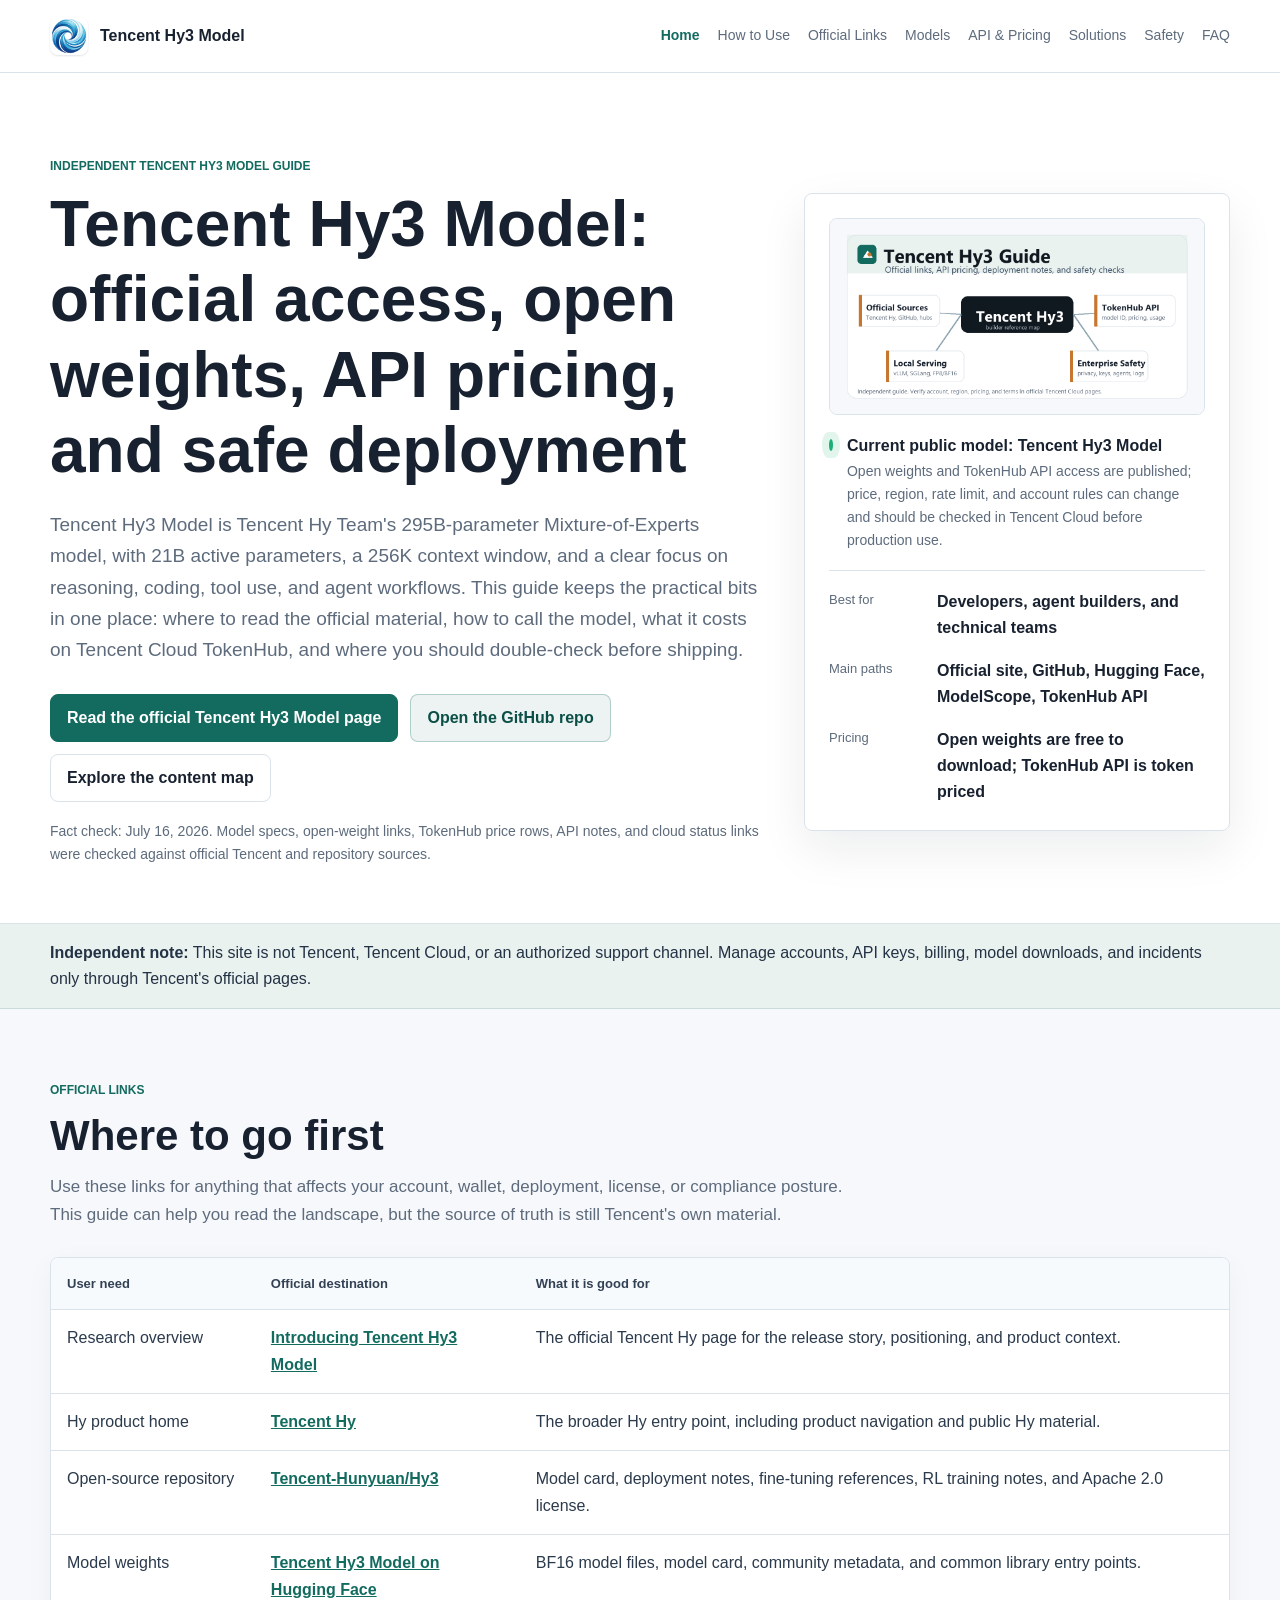
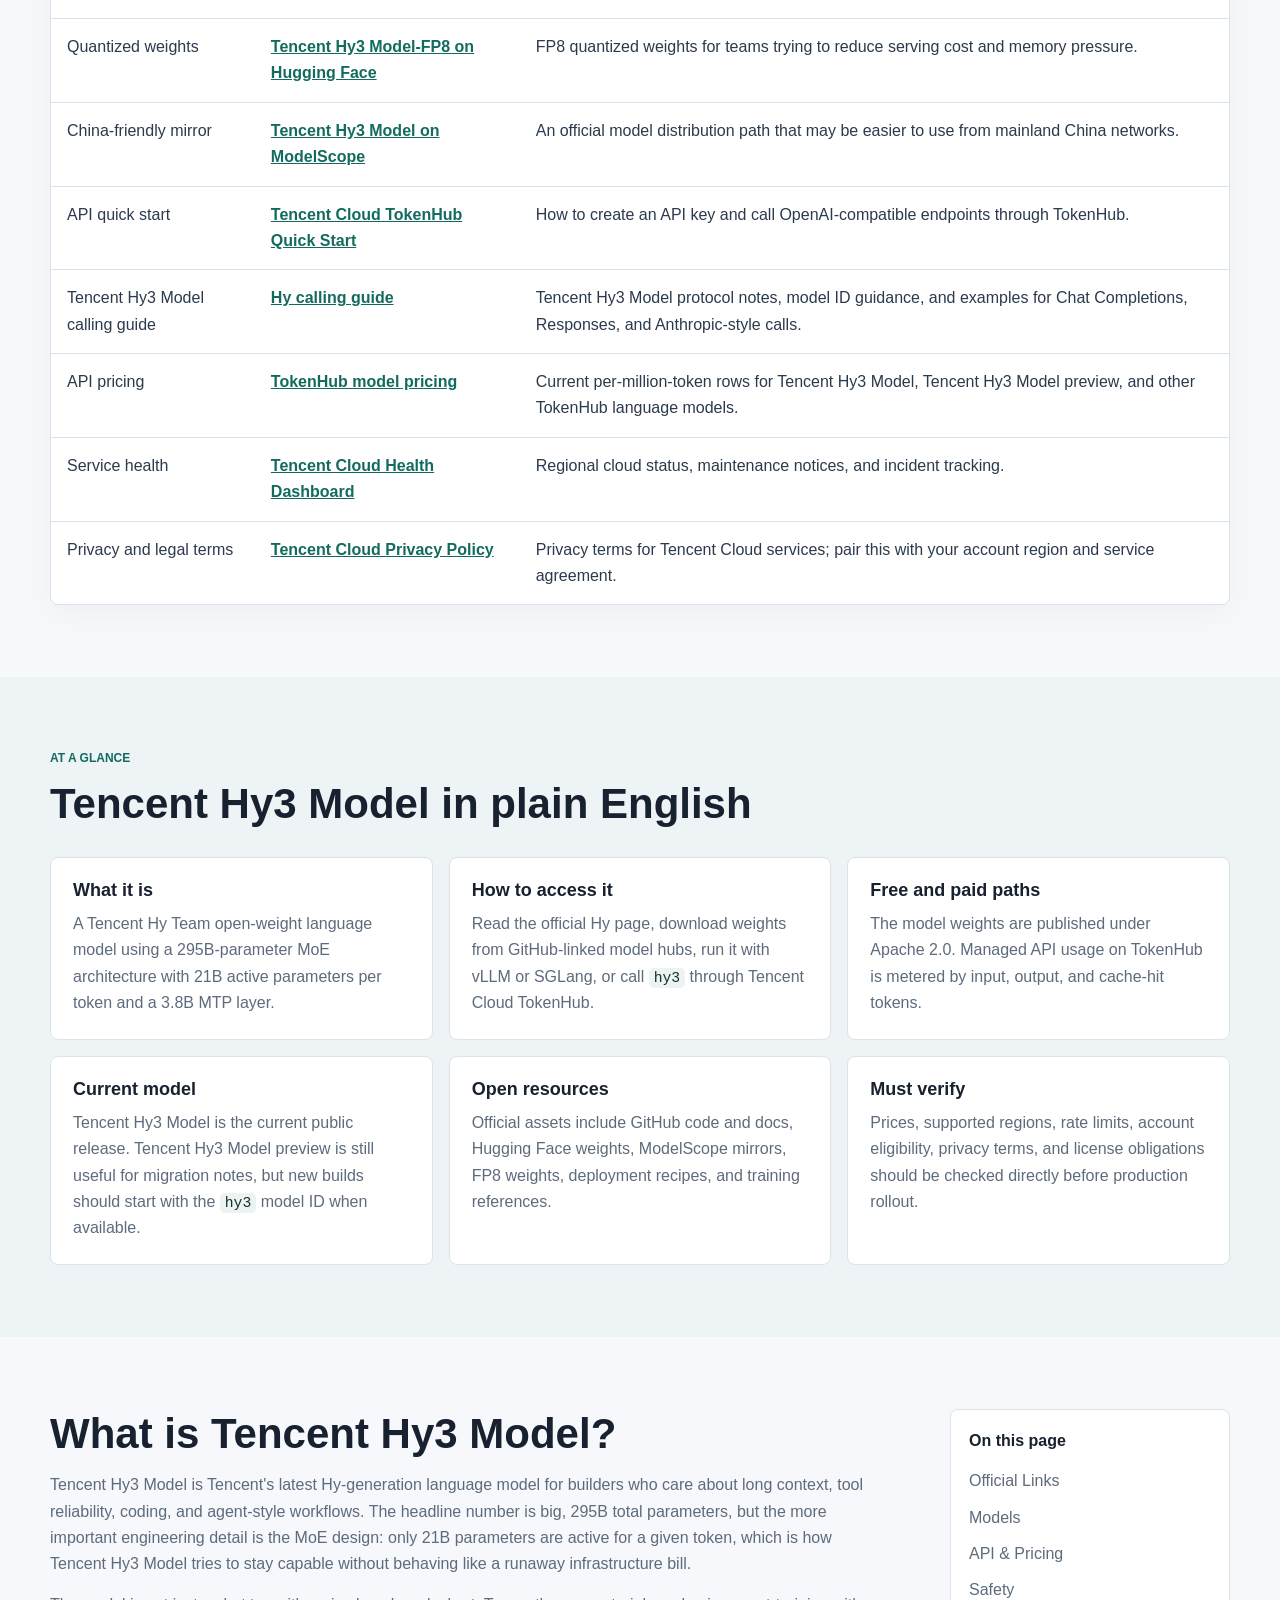
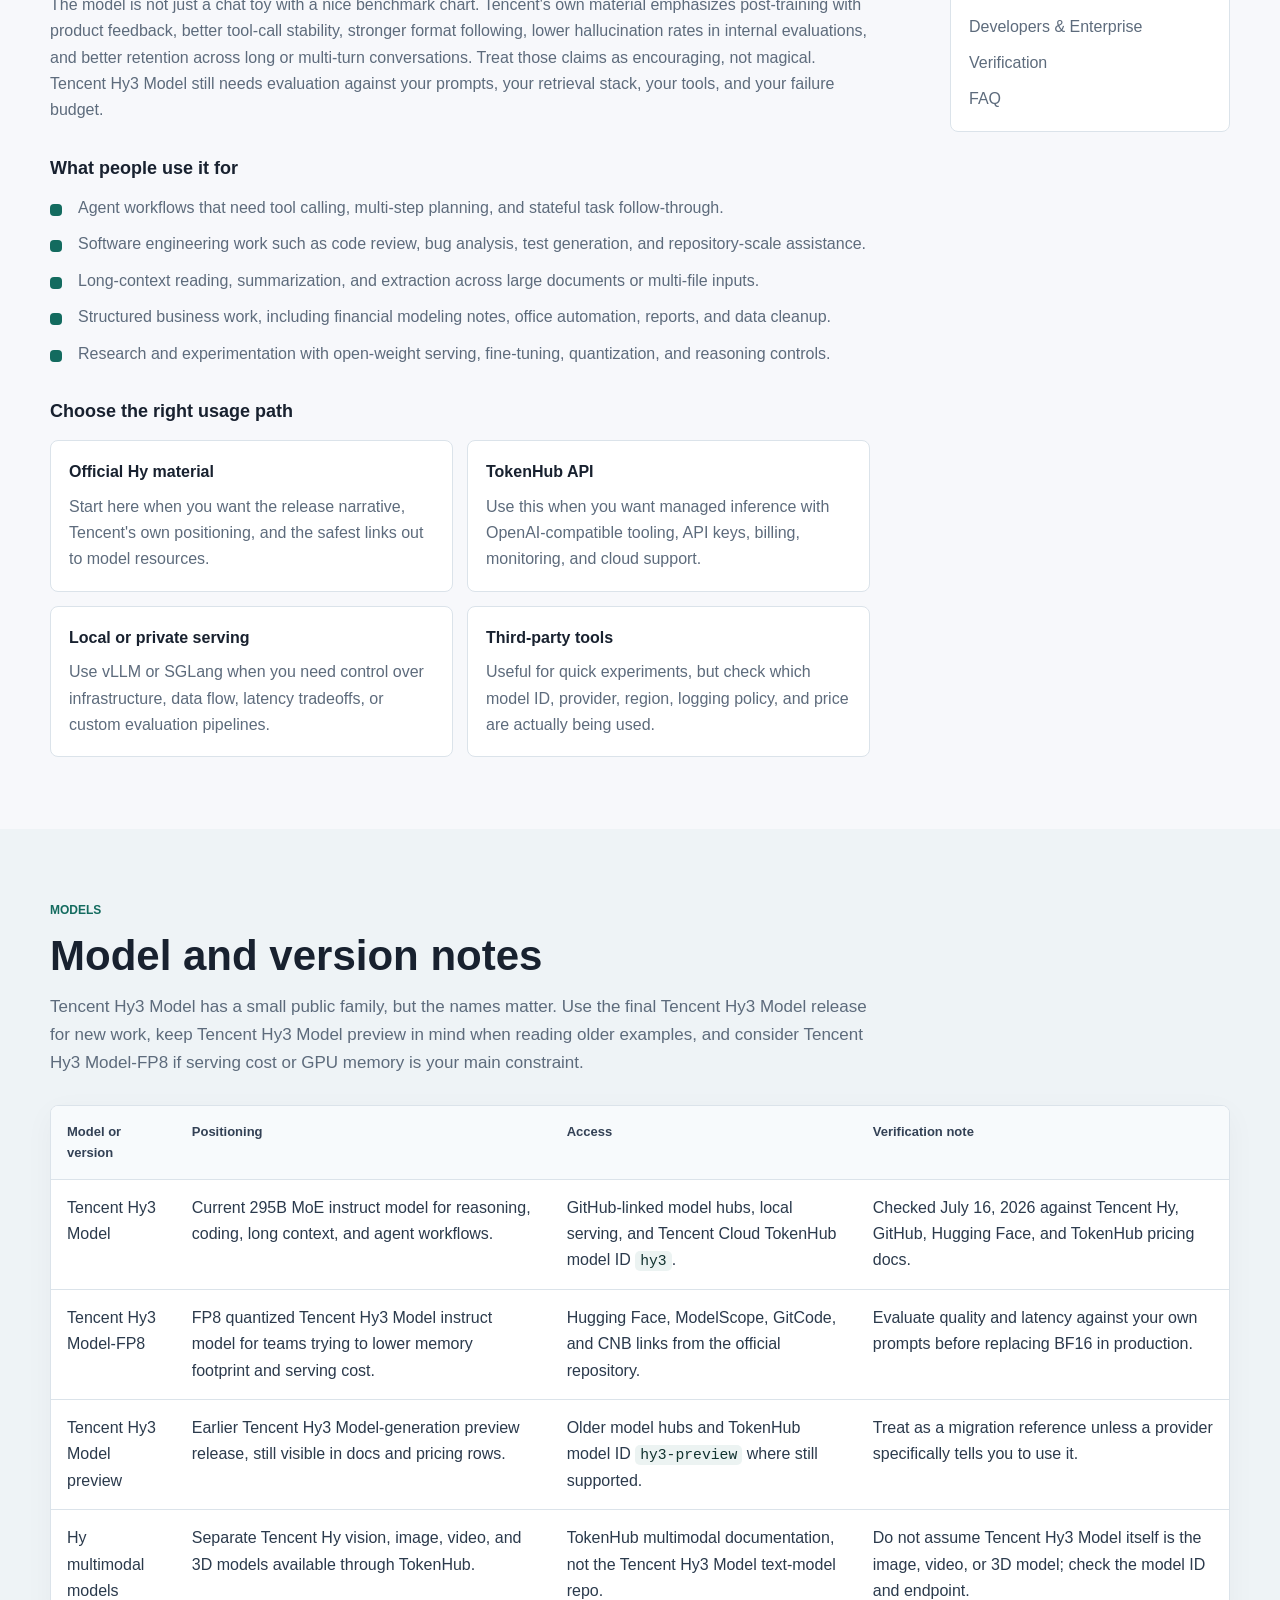
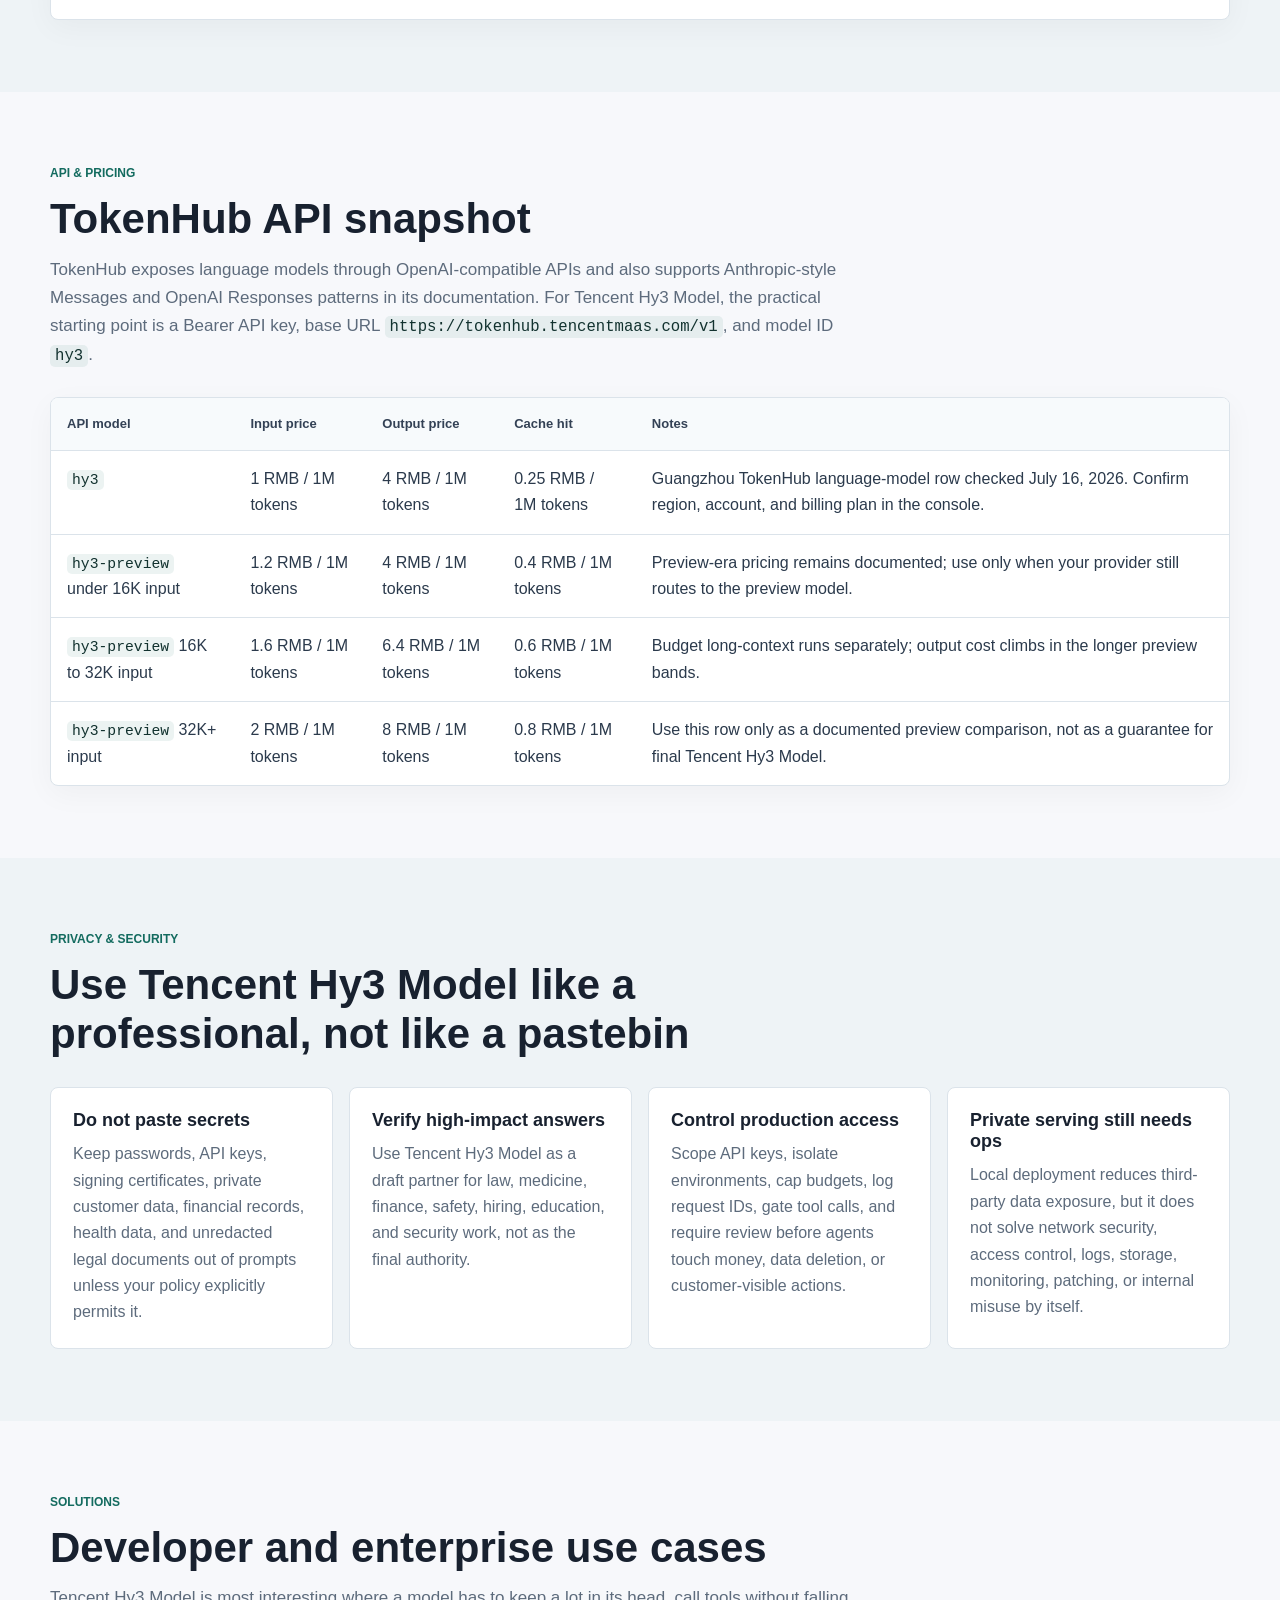
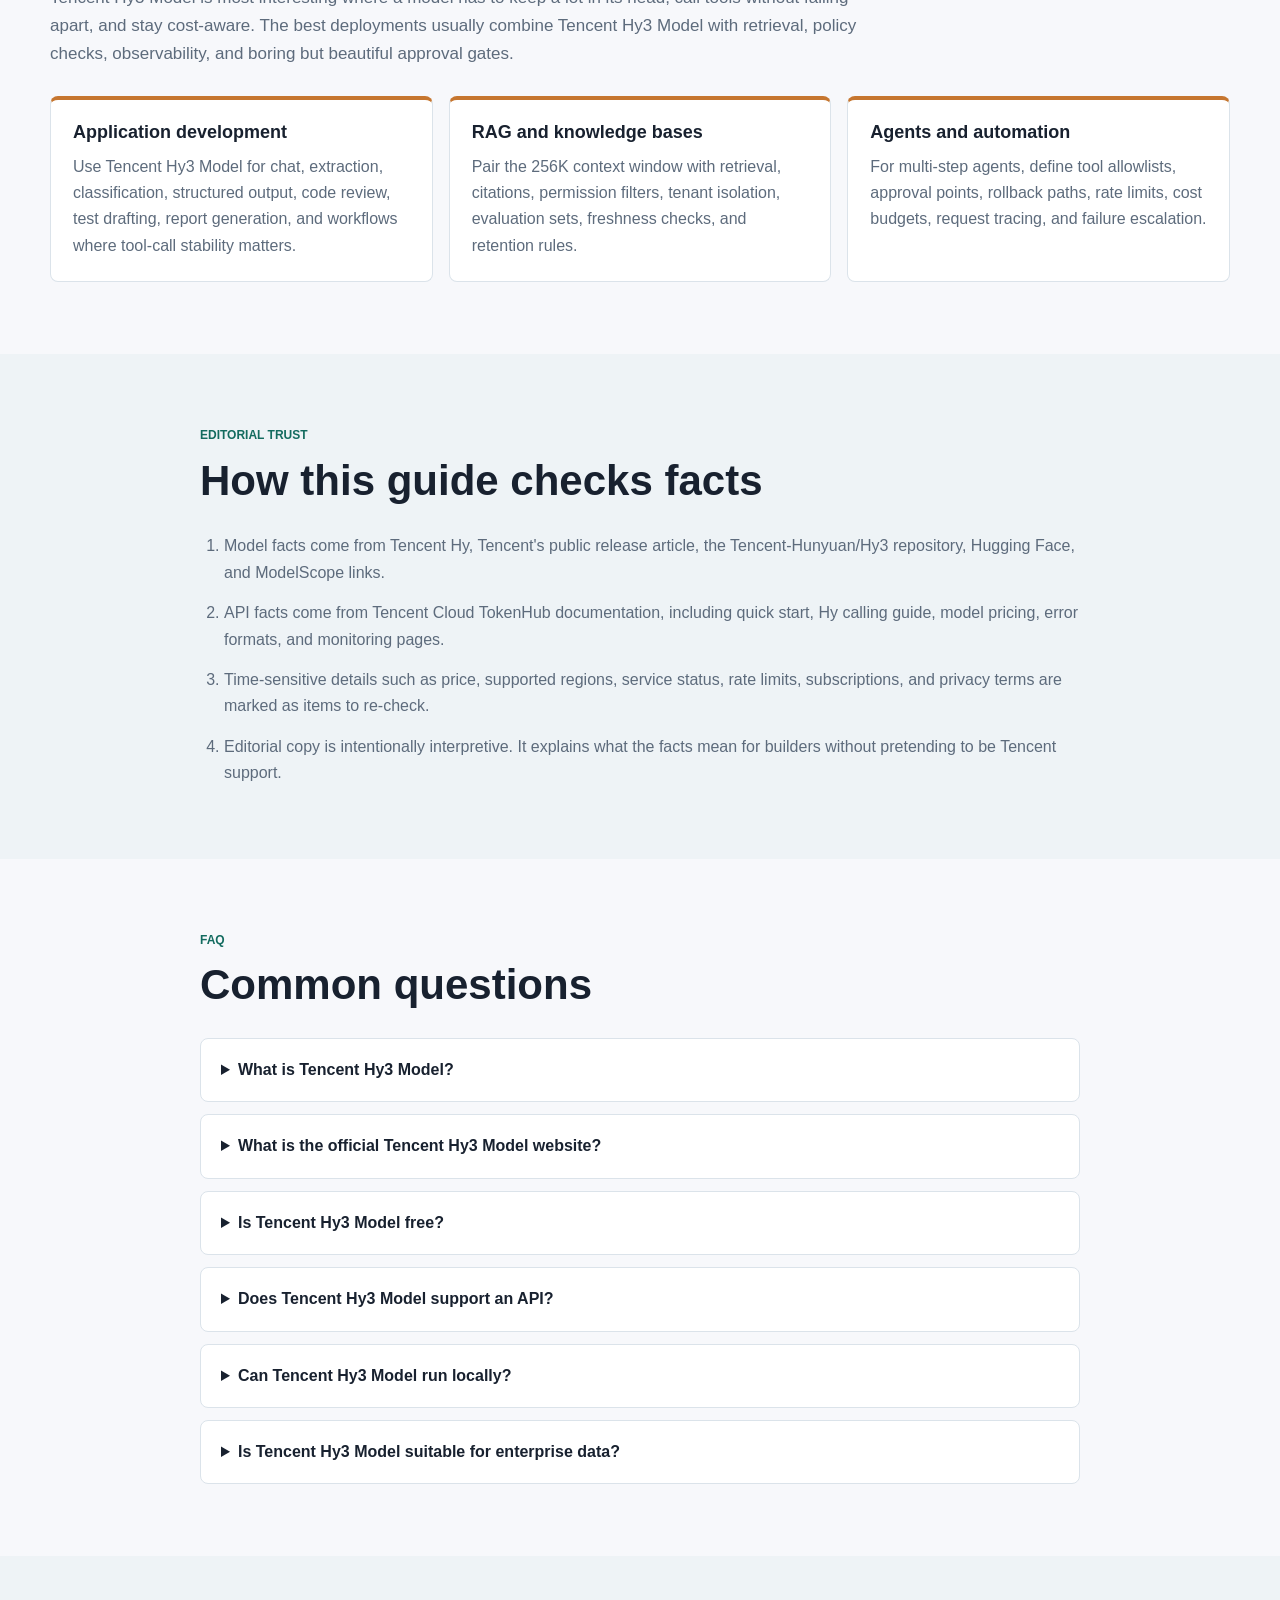
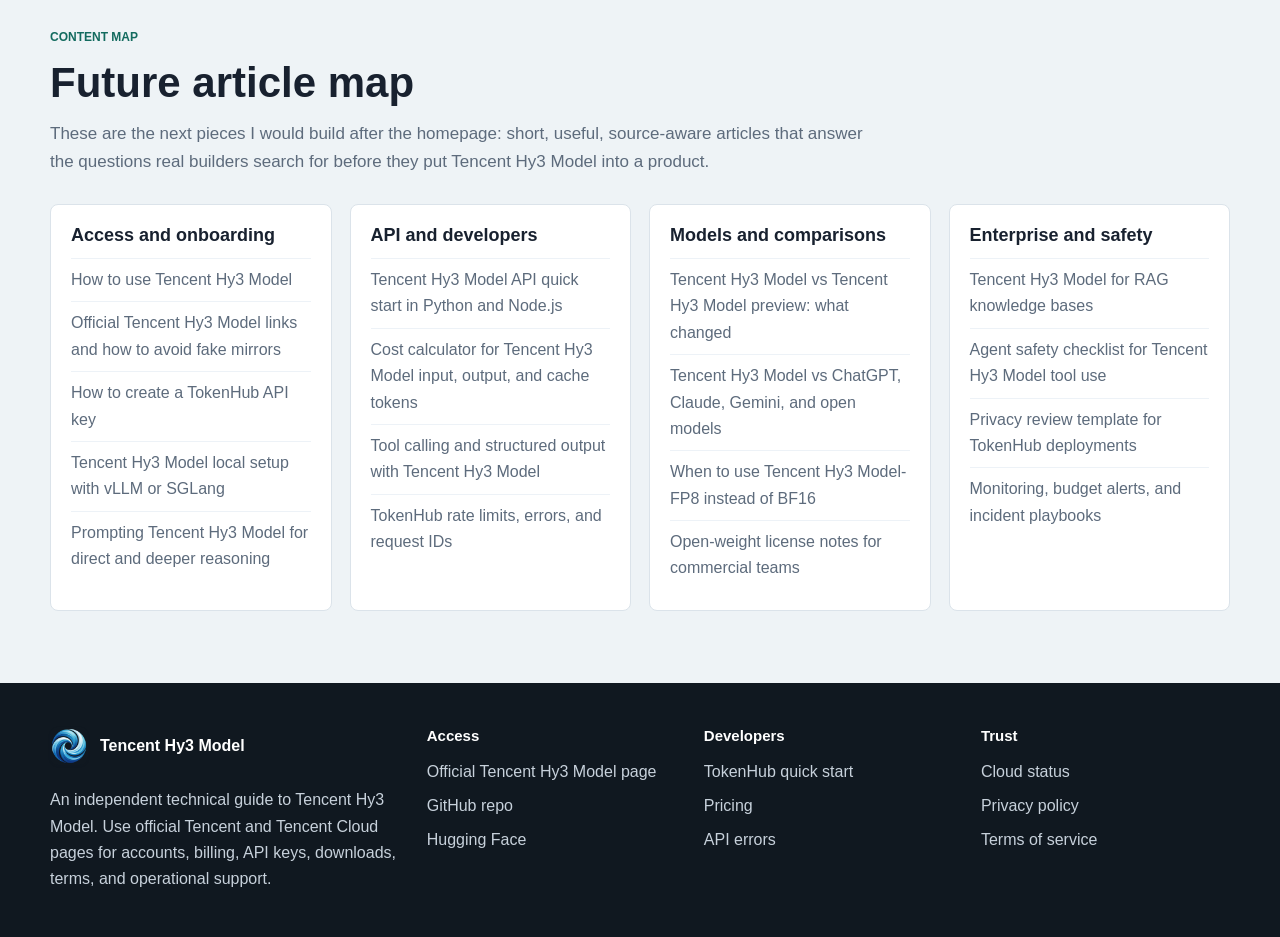
==== index.html @ b595f9d3 "Use site icon for brand logo" ====
﻿<!doctype html>
<html lang="en">
<head>
  <meta charset="utf-8">
  <meta name="viewport" content="width=device-width, initial-scale=1">
  <title>Tencent Hy3 Model Guide</title>
  <meta name="description" content="Guide to Tencent Hy3 Model: official links, model specs, open weights, TokenHub API access, pricing, deployment notes, safety, and enterprise use cases.">
  <meta name="author" content="Tencent Hy3 Model Guide">
  <meta name="robots" content="index, follow, max-image-preview:large">
  <meta name="theme-color" content="#136b5f">
  <link rel="icon" type="image/png" href="/icon.png">
  <link rel="apple-touch-icon" href="/icon.png">
  <link rel="canonical" href="https://hy3model.com/">
  <meta property="og:type" content="website">
  <meta property="og:title" content="Tencent Hy3 Model Guide">
  <meta property="og:description" content="A clear, independent guide to Tencent Hy3 Model, the 295B MoE model built for reasoning, coding, long context, and agent workflows.">
  <meta property="og:url" content="https://hy3model.com/">
  <meta property="og:site_name" content="Tencent Hy3 Model Guide">
  <meta property="og:image" content="https://hy3model.com/assets/tencent-hy3-guide-og.png">
  <meta property="og:image:width" content="1200">
  <meta property="og:image:height" content="630">
  <meta property="og:image:alt" content="Tencent Hy3 Model guide access map for official sources, API, local serving, and enterprise safety">
  <meta name="twitter:card" content="summary_large_image">
  <meta name="twitter:title" content="Tencent Hy3 Model Guide">
  <meta name="twitter:description" content="Official Tencent Hy3 Model links, model specs, API pricing, deployment notes, and safety guidance for builders.">
  <meta name="twitter:image" content="https://hy3model.com/assets/tencent-hy3-guide-og.png">
  <meta name="twitter:image:alt" content="Tencent Hy3 Model guide access map for official sources, API, local serving, and enterprise safety">
  <link rel="stylesheet" href="styles.css?v=20260716-logo">
  <script type="application/ld+json">
    {
      "@context": "https://schema.org",
      "@graph": [
        {
          "@type": "WebSite",
          "@id": "https://hy3model.com/#website",
          "name": "Tencent Hy3 Model Guide",
          "url": "https://hy3model.com/",
          "description": "An independent guide to Tencent Hy3 Model official resources, model details, API access, pricing, deployment, and safe usage.",
          "inLanguage": "en"
        },
        {
          "@type": "WebPage",
          "@id": "https://hy3model.com/#webpage",
          "url": "https://hy3model.com/",
          "name": "Tencent Hy3 Model Guide: Official Links, Model Specs, API Pricing, and Safe Use",
          "description": "An independent, practical guide to Tencent Hy3 Model: official links, model specs, open weights, TokenHub API access, pricing, deployment notes, safety, and enterprise use cases.",
          "isPartOf": {
            "@id": "https://hy3model.com/#website"
          },
          "dateModified": "2026-07-16",
          "inLanguage": "en"
        },
        {
          "@type": "FAQPage",
          "@id": "https://hy3model.com/#faq-schema",
          "mainEntity": [
            {
              "@type": "Question",
              "name": "What is Tencent Hy3 Model?",
              "acceptedAnswer": {
                "@type": "Answer",
                "text": "Tencent Hy3 Model is Tencent Hy Team's 295B-parameter MoE language model with 21B active parameters and a 256K context window. It is positioned for reasoning, coding, long-context work, and agent workflows."
              }
            },
            {
              "@type": "Question",
              "name": "What is the official Tencent Hy3 Model website?",
              "acceptedAnswer": {
                "@type": "Answer",
                "text": "The official research page is https://hy.tencent.com/research/hy3. The broader Hy home is https://hy.tencent.com/, and the official open-source repository is https://github.com/Tencent-Hunyuan/Hy3."
              }
            },
            {
              "@type": "Question",
              "name": "Does Tencent Hy3 Model support an API?",
              "acceptedAnswer": {
                "@type": "Answer",
                "text": "Yes. Tencent Cloud TokenHub documents Tencent Hy3 Model with model ID hy3 and OpenAI-compatible access."
              }
            }
          ]
        }
      ]
    }
  </script>
</head>
<body>
  <a class="skip-link" href="#main">Skip to content</a>

  <header class="site-header">
    <div class="container header-inner">
      <a class="brand" href="./" aria-label="Tencent Hy3 Model home">
        <span class="brand-mark" aria-hidden="true"></span>
        <span>
          <strong>Tencent Hy3 Model</strong>
        </span>
      </a>

      <button class="menu-button" type="button" aria-expanded="false" aria-controls="site-nav">
        <span></span>
        <span></span>
        <span></span>
      </button>

      <nav class="site-nav" id="site-nav" aria-label="Primary navigation">
        <a href="./" aria-current="page">Home</a>
        <a href="./guide/how-to-use-tencent-hy3-model/">How to Use</a>
        <a href="#official-links">Official Links</a>
        <a href="#models">Models</a>
        <a href="#api-pricing">API & Pricing</a>
        <a href="#solutions">Solutions</a>
        <a href="#privacy">Safety</a>
        <a href="#faq">FAQ</a>
      </nav>
    </div>
  </header>

  <main id="main">
    <section class="hero">
      <div class="container hero-grid">
        <div class="hero-copy">
          <p class="eyebrow">Independent Tencent Hy3 Model Guide</p>
          <h1>Tencent Hy3 Model: official access, open weights, API pricing, and safe deployment</h1>
          <p class="hero-summary">Tencent Hy3 Model is Tencent Hy Team's 295B-parameter Mixture-of-Experts model, with 21B active parameters, a 256K context window, and a clear focus on reasoning, coding, tool use, and agent workflows. This guide keeps the practical bits in one place: where to read the official material, how to call the model, what it costs on Tencent Cloud TokenHub, and where you should double-check before shipping.</p>
          <div class="hero-actions" aria-label="Primary actions">
            <a class="button primary" href="https://hy.tencent.com/research/hy3">Read the official Tencent Hy3 Model page</a>
            <a class="button secondary" href="https://github.com/Tencent-Hunyuan/Hy3">Open the GitHub repo</a>
            <a class="button ghost" href="#article-map">Explore the content map</a>
          </div>
          <p class="verification">Fact check: July 16, 2026. Model specs, open-weight links, TokenHub price rows, API notes, and cloud status links were checked against official Tencent and repository sources.</p>
        </div>

        <aside class="hero-panel" aria-label="Quick information">
          <img class="hero-visual" src="assets/tencent-hy3-guide-og.png" width="1200" height="630" alt="Tencent Hy3 Model guide access map showing official sources, API, local serving, and enterprise safety" decoding="async" fetchpriority="high">
          <div class="status-card">
            <span class="status-dot"></span>
            <div>
              <strong>Current public model: Tencent Hy3 Model</strong>
              <p>Open weights and TokenHub API access are published; price, region, rate limit, and account rules can change and should be checked in Tencent Cloud before production use.</p>
            </div>
          </div>
          <dl class="quick-facts">
            <div>
              <dt>Best for</dt>
              <dd>Developers, agent builders, and technical teams</dd>
            </div>
            <div>
              <dt>Main paths</dt>
              <dd>Official site, GitHub, Hugging Face, ModelScope, TokenHub API</dd>
            </div>
            <div>
              <dt>Pricing</dt>
              <dd>Open weights are free to download; TokenHub API is token priced</dd>
            </div>
          </dl>
        </aside>
      </div>
    </section>

    <section class="notice-band">
      <div class="container">
        <strong>Independent note:</strong>
        <span>This site is not Tencent, Tencent Cloud, or an authorized support channel. Manage accounts, API keys, billing, model downloads, and incidents only through Tencent's official pages.</span>
      </div>
    </section>

    <section class="section" id="official-links">
      <div class="container">
        <div class="section-heading">
          <p class="eyebrow">Official Links</p>
          <h2>Where to go first</h2>
          <p>Use these links for anything that affects your account, wallet, deployment, license, or compliance posture. This guide can help you read the landscape, but the source of truth is still Tencent's own material.</p>
        </div>

        <div class="table-wrap">
          <table>
            <thead>
              <tr>
                <th>User need</th>
                <th>Official destination</th>
                <th>What it is good for</th>
              </tr>
            </thead>
            <tbody>
              <tr>
                <td>Research overview</td>
                <td><a href="https://hy.tencent.com/research/hy3">Introducing Tencent Hy3 Model</a></td>
                <td>The official Tencent Hy page for the release story, positioning, and product context.</td>
              </tr>
              <tr>
                <td>Hy product home</td>
                <td><a href="https://hy.tencent.com/">Tencent Hy</a></td>
                <td>The broader Hy entry point, including product navigation and public Hy material.</td>
              </tr>
              <tr>
                <td>Open-source repository</td>
                <td><a href="https://github.com/Tencent-Hunyuan/Hy3">Tencent-Hunyuan/Hy3</a></td>
                <td>Model card, deployment notes, fine-tuning references, RL training notes, and Apache 2.0 license.</td>
              </tr>
              <tr>
                <td>Model weights</td>
                <td><a href="https://huggingface.co/tencent/Hy3">Tencent Hy3 Model on Hugging Face</a></td>
                <td>BF16 model files, model card, community metadata, and common library entry points.</td>
              </tr>
              <tr>
                <td>Quantized weights</td>
                <td><a href="https://huggingface.co/tencent/Hy3-FP8">Tencent Hy3 Model-FP8 on Hugging Face</a></td>
                <td>FP8 quantized weights for teams trying to reduce serving cost and memory pressure.</td>
              </tr>
              <tr>
                <td>China-friendly mirror</td>
                <td><a href="https://modelscope.cn/models/Tencent-Hunyuan/Hy3">Tencent Hy3 Model on ModelScope</a></td>
                <td>An official model distribution path that may be easier to use from mainland China networks.</td>
              </tr>
              <tr>
                <td>API quick start</td>
                <td><a href="https://cloud.tencent.com/document/product/1823/130058">Tencent Cloud TokenHub Quick Start</a></td>
                <td>How to create an API key and call OpenAI-compatible endpoints through TokenHub.</td>
              </tr>
              <tr>
                <td>Tencent Hy3 Model calling guide</td>
                <td><a href="https://cloud.tencent.com/document/product/1823/132252">Hy calling guide</a></td>
                <td>Tencent Hy3 Model protocol notes, model ID guidance, and examples for Chat Completions, Responses, and Anthropic-style calls.</td>
              </tr>
              <tr>
                <td>API pricing</td>
                <td><a href="https://cloud.tencent.com/document/product/1823/130055">TokenHub model pricing</a></td>
                <td>Current per-million-token rows for Tencent Hy3 Model, Tencent Hy3 Model preview, and other TokenHub language models.</td>
              </tr>
              <tr>
                <td>Service health</td>
                <td><a href="https://status.cloud.tencent.com/">Tencent Cloud Health Dashboard</a></td>
                <td>Regional cloud status, maintenance notices, and incident tracking.</td>
              </tr>
              <tr>
                <td>Privacy and legal terms</td>
                <td><a href="https://www.tencentcloud.com/document/product/301/17345">Tencent Cloud Privacy Policy</a></td>
                <td>Privacy terms for Tencent Cloud services; pair this with your account region and service agreement.</td>
              </tr>
            </tbody>
          </table>
        </div>
      </div>
    </section>

    <section class="section muted">
      <div class="container">
        <div class="section-heading">
          <p class="eyebrow">At A Glance</p>
          <h2>Tencent Hy3 Model in plain English</h2>
        </div>

        <div class="card-grid six">
          <article class="info-card">
            <h3>What it is</h3>
            <p>A Tencent Hy Team open-weight language model using a 295B-parameter MoE architecture with 21B active parameters per token and a 3.8B MTP layer.</p>
          </article>
          <article class="info-card">
            <h3>How to access it</h3>
            <p>Read the official Hy page, download weights from GitHub-linked model hubs, run it with vLLM or SGLang, or call <code>hy3</code> through Tencent Cloud TokenHub.</p>
          </article>
          <article class="info-card">
            <h3>Free and paid paths</h3>
            <p>The model weights are published under Apache 2.0. Managed API usage on TokenHub is metered by input, output, and cache-hit tokens.</p>
          </article>
          <article class="info-card">
            <h3>Current model</h3>
            <p>Tencent Hy3 Model is the current public release. Tencent Hy3 Model preview is still useful for migration notes, but new builds should start with the <code>hy3</code> model ID when available.</p>
          </article>
          <article class="info-card">
            <h3>Open resources</h3>
            <p>Official assets include GitHub code and docs, Hugging Face weights, ModelScope mirrors, FP8 weights, deployment recipes, and training references.</p>
          </article>
          <article class="info-card">
            <h3>Must verify</h3>
            <p>Prices, supported regions, rate limits, account eligibility, privacy terms, and license obligations should be checked directly before production rollout.</p>
          </article>
        </div>
      </div>
    </section>

    <section class="section">
      <div class="container content-layout">
        <article class="article-flow">
          <h2>What is Tencent Hy3 Model?</h2>
          <p>Tencent Hy3 Model is Tencent's latest Hy-generation language model for builders who care about long context, tool reliability, coding, and agent-style workflows. The headline number is big, 295B total parameters, but the more important engineering detail is the MoE design: only 21B parameters are active for a given token, which is how Tencent Hy3 Model tries to stay capable without behaving like a runaway infrastructure bill.</p>
          <p>The model is not just a chat toy with a nice benchmark chart. Tencent's own material emphasizes post-training with product feedback, better tool-call stability, stronger format following, lower hallucination rates in internal evaluations, and better retention across long or multi-turn conversations. Treat those claims as encouraging, not magical. Tencent Hy3 Model still needs evaluation against your prompts, your retrieval stack, your tools, and your failure budget.</p>

          <h3>What people use it for</h3>
          <ul class="check-list">
            <li>Agent workflows that need tool calling, multi-step planning, and stateful task follow-through.</li>
            <li>Software engineering work such as code review, bug analysis, test generation, and repository-scale assistance.</li>
            <li>Long-context reading, summarization, and extraction across large documents or multi-file inputs.</li>
            <li>Structured business work, including financial modeling notes, office automation, reports, and data cleanup.</li>
            <li>Research and experimentation with open-weight serving, fine-tuning, quantization, and reasoning controls.</li>
          </ul>

          <h3>Choose the right usage path</h3>
          <div class="route-grid">
            <article>
              <strong>Official Hy material</strong>
              <p>Start here when you want the release narrative, Tencent's own positioning, and the safest links out to model resources.</p>
            </article>
            <article>
              <strong>TokenHub API</strong>
              <p>Use this when you want managed inference with OpenAI-compatible tooling, API keys, billing, monitoring, and cloud support.</p>
            </article>
            <article>
              <strong>Local or private serving</strong>
              <p>Use vLLM or SGLang when you need control over infrastructure, data flow, latency tradeoffs, or custom evaluation pipelines.</p>
            </article>
            <article>
              <strong>Third-party tools</strong>
              <p>Useful for quick experiments, but check which model ID, provider, region, logging policy, and price are actually being used.</p>
            </article>
          </div>
        </article>

        <aside class="sidebar" aria-label="Page directory">
          <strong>On this page</strong>
          <a href="#official-links">Official Links</a>
          <a href="#models">Models</a>
          <a href="#api-pricing">API & Pricing</a>
          <a href="#privacy">Safety</a>
          <a href="#solutions">Developers & Enterprise</a>
          <a href="#verification">Verification</a>
          <a href="#faq">FAQ</a>
        </aside>
      </div>
    </section>

    <section class="section muted" id="models">
      <div class="container">
        <div class="section-heading">
          <p class="eyebrow">Models</p>
          <h2>Model and version notes</h2>
          <p>Tencent Hy3 Model has a small public family, but the names matter. Use the final Tencent Hy3 Model release for new work, keep Tencent Hy3 Model preview in mind when reading older examples, and consider Tencent Hy3 Model-FP8 if serving cost or GPU memory is your main constraint.</p>
        </div>

        <div class="table-wrap">
          <table>
            <thead>
              <tr>
                <th>Model or version</th>
                <th>Positioning</th>
                <th>Access</th>
                <th>Verification note</th>
              </tr>
            </thead>
            <tbody>
              <tr>
                <td>Tencent Hy3 Model</td>
                <td>Current 295B MoE instruct model for reasoning, coding, long context, and agent workflows.</td>
                <td>GitHub-linked model hubs, local serving, and Tencent Cloud TokenHub model ID <code>hy3</code>.</td>
                <td>Checked July 16, 2026 against Tencent Hy, GitHub, Hugging Face, and TokenHub pricing docs.</td>
              </tr>
              <tr>
                <td>Tencent Hy3 Model-FP8</td>
                <td>FP8 quantized Tencent Hy3 Model instruct model for teams trying to lower memory footprint and serving cost.</td>
                <td>Hugging Face, ModelScope, GitCode, and CNB links from the official repository.</td>
                <td>Evaluate quality and latency against your own prompts before replacing BF16 in production.</td>
              </tr>
              <tr>
                <td>Tencent Hy3 Model preview</td>
                <td>Earlier Tencent Hy3 Model-generation preview release, still visible in docs and pricing rows.</td>
                <td>Older model hubs and TokenHub model ID <code>hy3-preview</code> where still supported.</td>
                <td>Treat as a migration reference unless a provider specifically tells you to use it.</td>
              </tr>
              <tr>
                <td>Hy multimodal models</td>
                <td>Separate Tencent Hy vision, image, video, and 3D models available through TokenHub.</td>
                <td>TokenHub multimodal documentation, not the Tencent Hy3 Model text-model repo.</td>
                <td>Do not assume Tencent Hy3 Model itself is the image, video, or 3D model; check the model ID and endpoint.</td>
              </tr>
            </tbody>
          </table>
        </div>
      </div>
    </section>

    <section class="section" id="api-pricing">
      <div class="container">
        <div class="section-heading">
          <p class="eyebrow">API & Pricing</p>
          <h2>TokenHub API snapshot</h2>
          <p>TokenHub exposes language models through OpenAI-compatible APIs and also supports Anthropic-style Messages and OpenAI Responses patterns in its documentation. For Tencent Hy3 Model, the practical starting point is a Bearer API key, base URL <code>https://tokenhub.tencentmaas.com/v1</code>, and model ID <code>hy3</code>.</p>
        </div>

        <div class="table-wrap">
          <table>
            <thead>
              <tr>
                <th>API model</th>
                <th>Input price</th>
                <th>Output price</th>
                <th>Cache hit</th>
                <th>Notes</th>
              </tr>
            </thead>
            <tbody>
              <tr>
                <td><code>hy3</code></td>
                <td>1 RMB / 1M tokens</td>
                <td>4 RMB / 1M tokens</td>
                <td>0.25 RMB / 1M tokens</td>
                <td>Guangzhou TokenHub language-model row checked July 16, 2026. Confirm region, account, and billing plan in the console.</td>
              </tr>
              <tr>
                <td><code>hy3-preview</code> under 16K input</td>
                <td>1.2 RMB / 1M tokens</td>
                <td>4 RMB / 1M tokens</td>
                <td>0.4 RMB / 1M tokens</td>
                <td>Preview-era pricing remains documented; use only when your provider still routes to the preview model.</td>
              </tr>
              <tr>
                <td><code>hy3-preview</code> 16K to 32K input</td>
                <td>1.6 RMB / 1M tokens</td>
                <td>6.4 RMB / 1M tokens</td>
                <td>0.6 RMB / 1M tokens</td>
                <td>Budget long-context runs separately; output cost climbs in the longer preview bands.</td>
              </tr>
              <tr>
                <td><code>hy3-preview</code> 32K+ input</td>
                <td>2 RMB / 1M tokens</td>
                <td>8 RMB / 1M tokens</td>
                <td>0.8 RMB / 1M tokens</td>
                <td>Use this row only as a documented preview comparison, not as a guarantee for final Tencent Hy3 Model.</td>
              </tr>
            </tbody>
          </table>
        </div>
      </div>
    </section>

    <section class="section muted" id="privacy">
      <div class="container">
        <div class="section-heading">
          <p class="eyebrow">Privacy & Security</p>
          <h2>Use Tencent Hy3 Model like a professional, not like a pastebin</h2>
        </div>

        <div class="card-grid four">
          <article class="info-card">
            <h3>Do not paste secrets</h3>
            <p>Keep passwords, API keys, signing certificates, private customer data, financial records, health data, and unredacted legal documents out of prompts unless your policy explicitly permits it.</p>
          </article>
          <article class="info-card">
            <h3>Verify high-impact answers</h3>
            <p>Use Tencent Hy3 Model as a draft partner for law, medicine, finance, safety, hiring, education, and security work, not as the final authority.</p>
          </article>
          <article class="info-card">
            <h3>Control production access</h3>
            <p>Scope API keys, isolate environments, cap budgets, log request IDs, gate tool calls, and require review before agents touch money, data deletion, or customer-visible actions.</p>
          </article>
          <article class="info-card">
            <h3>Private serving still needs ops</h3>
            <p>Local deployment reduces third-party data exposure, but it does not solve network security, access control, logs, storage, monitoring, patching, or internal misuse by itself.</p>
          </article>
        </div>
      </div>
    </section>

    <section class="section" id="solutions">
      <div class="container">
        <div class="section-heading">
          <p class="eyebrow">Solutions</p>
          <h2>Developer and enterprise use cases</h2>
          <p>Tencent Hy3 Model is most interesting where a model has to keep a lot in its head, call tools without falling apart, and stay cost-aware. The best deployments usually combine Tencent Hy3 Model with retrieval, policy checks, observability, and boring but beautiful approval gates.</p>
        </div>

        <div class="card-grid three">
          <article class="info-card accent">
            <h3>Application development</h3>
            <p>Use Tencent Hy3 Model for chat, extraction, classification, structured output, code review, test drafting, report generation, and workflows where tool-call stability matters.</p>
          </article>
          <article class="info-card accent">
            <h3>RAG and knowledge bases</h3>
            <p>Pair the 256K context window with retrieval, citations, permission filters, tenant isolation, evaluation sets, freshness checks, and retention rules.</p>
          </article>
          <article class="info-card accent">
            <h3>Agents and automation</h3>
            <p>For multi-step agents, define tool allowlists, approval points, rollback paths, rate limits, cost budgets, request tracing, and failure escalation.</p>
          </article>
        </div>
      </div>
    </section>

    <section class="section muted" id="verification">
      <div class="container narrow">
        <div class="section-heading">
          <p class="eyebrow">Editorial Trust</p>
          <h2>How this guide checks facts</h2>
        </div>
        <ol class="number-list">
          <li>Model facts come from Tencent Hy, Tencent's public release article, the Tencent-Hunyuan/Hy3 repository, Hugging Face, and ModelScope links.</li>
          <li>API facts come from Tencent Cloud TokenHub documentation, including quick start, Hy calling guide, model pricing, error formats, and monitoring pages.</li>
          <li>Time-sensitive details such as price, supported regions, service status, rate limits, subscriptions, and privacy terms are marked as items to re-check.</li>
          <li>Editorial copy is intentionally interpretive. It explains what the facts mean for builders without pretending to be Tencent support.</li>
        </ol>
      </div>
    </section>

    <section class="section" id="faq">
      <div class="container narrow">
        <div class="section-heading">
          <p class="eyebrow">FAQ</p>
          <h2>Common questions</h2>
        </div>

        <div class="faq-list">
          <details>
            <summary>What is Tencent Hy3 Model?</summary>
            <p>Tencent Hy3 Model is Tencent Hy Team's 295B-parameter MoE language model with 21B active parameters and a 256K context window. It is positioned for reasoning, coding, long-context work, and agent workflows.</p>
          </details>
          <details>
            <summary>What is the official Tencent Hy3 Model website?</summary>
            <p>The official research page is <code>https://hy.tencent.com/research/hy3</code>. The broader Hy home is <code>https://hy.tencent.com/</code>, and the official open-source repository is <code>https://github.com/Tencent-Hunyuan/Hy3</code>.</p>
          </details>
          <details>
            <summary>Is Tencent Hy3 Model free?</summary>
            <p>The open weights are published under Apache 2.0, so downloading and self-hosting can be free apart from your own infrastructure cost. Managed TokenHub API calls are paid by token usage or covered by eligible token plans.</p>
          </details>
          <details>
            <summary>Does Tencent Hy3 Model support an API?</summary>
            <p>Yes. Tencent Cloud TokenHub documents Tencent Hy3 Model with model ID <code>hy3</code> and OpenAI-compatible access. The base URL shown in Tencent's quick-start material is <code>https://tokenhub.tencentmaas.com/v1</code>.</p>
          </details>
          <details>
            <summary>Can Tencent Hy3 Model run locally?</summary>
            <p>Yes, but it is a large model. Tencent's repository gives vLLM and SGLang recipes and recommends serious multi-GPU serving hardware for full-size deployment.</p>
          </details>
          <details>
            <summary>Is Tencent Hy3 Model suitable for enterprise data?</summary>
            <p>Potentially, but only after a security review. Decide whether you are using TokenHub, private serving, or a third-party provider, then verify privacy terms, region, logging, retention, access controls, and incident handling.</p>
          </details>
        </div>
      </div>
    </section>

    <section class="section muted" id="article-map">
      <div class="container">
        <div class="section-heading">
          <p class="eyebrow">Content Map</p>
          <h2>Future article map</h2>
          <p>These are the next pieces I would build after the homepage: short, useful, source-aware articles that answer the questions real builders search for before they put Tencent Hy3 Model into a product.</p>
        </div>

        <div class="link-columns">
          <div>
            <h3>Access and onboarding</h3>
            <a href="./guide/how-to-use-tencent-hy3-model/">How to use Tencent Hy3 Model</a>
            <a href="./articles.html#official-links-guide">Official Tencent Hy3 Model links and how to avoid fake mirrors</a>
            <a href="./articles.html#api-key">How to create a TokenHub API key</a>
            <a href="./articles.html#local-setup">Tencent Hy3 Model local setup with vLLM or SGLang</a>
            <a href="./articles.html#prompting">Prompting Tencent Hy3 Model for direct and deeper reasoning</a>
          </div>
          <div>
            <h3>API and developers</h3>
            <a href="./articles.html#api-quick-start">Tencent Hy3 Model API quick start in Python and Node.js</a>
            <a href="./articles.html#cost-calculator">Cost calculator for Tencent Hy3 Model input, output, and cache tokens</a>
            <a href="./articles.html#tools-structured-output">Tool calling and structured output with Tencent Hy3 Model</a>
            <a href="./articles.html#rate-errors">TokenHub rate limits, errors, and request IDs</a>
          </div>
          <div>
            <h3>Models and comparisons</h3>
            <a href="./articles.html#hy3-vs-preview">Tencent Hy3 Model vs Tencent Hy3 Model preview: what changed</a>
            <a href="./articles.html#competitor-comparison">Tencent Hy3 Model vs ChatGPT, Claude, Gemini, and open models</a>
            <a href="./articles.html#fp8-vs-bf16">When to use Tencent Hy3 Model-FP8 instead of BF16</a>
            <a href="./articles.html#license-notes">Open-weight license notes for commercial teams</a>
          </div>
          <div>
            <h3>Enterprise and safety</h3>
            <a href="./articles.html#rag">Tencent Hy3 Model for RAG knowledge bases</a>
            <a href="./articles.html#agent-safety">Agent safety checklist for Tencent Hy3 Model tool use</a>
            <a href="./articles.html#privacy-review">Privacy review template for TokenHub deployments</a>
            <a href="./articles.html#monitoring">Monitoring, budget alerts, and incident playbooks</a>
          </div>
        </div>
      </div>
    </section>
  </main>

  <footer class="site-footer">
    <div class="container footer-grid">
      <div>
        <a class="brand footer-brand" href="./">
          <span class="brand-mark" aria-hidden="true"></span>
          <span>
            <strong>Tencent Hy3 Model</strong>
          </span>
        </a>
        <p>An independent technical guide to Tencent Hy3 Model. Use official Tencent and Tencent Cloud pages for accounts, billing, API keys, downloads, terms, and operational support.</p>
      </div>
      <nav aria-label="Access links">
        <h3>Access</h3>
        <a href="https://hy.tencent.com/research/hy3">Official Tencent Hy3 Model page</a>
        <a href="https://github.com/Tencent-Hunyuan/Hy3">GitHub repo</a>
        <a href="https://huggingface.co/tencent/Hy3">Hugging Face</a>
      </nav>
      <nav aria-label="Developer links">
        <h3>Developers</h3>
        <a href="https://cloud.tencent.com/document/product/1823/130058">TokenHub quick start</a>
        <a href="https://cloud.tencent.com/document/product/1823/130055">Pricing</a>
        <a href="https://cloud.tencent.com/document/product/1823/131595">API errors</a>
      </nav>
      <nav aria-label="Trust links">
        <h3>Trust</h3>
        <a href="https://status.cloud.tencent.com/">Cloud status</a>
        <a href="https://www.tencentcloud.com/document/product/301/17345">Privacy policy</a>
        <a href="https://www.tencentcloud.com/document/product/301/9248">Terms of service</a>
      </nav>
    </div>
  </footer>

  <script src="scripts.js"></script>
</body>
</html>
---- styles.css ----
:root {
  --bg: #f7f8fb;
  --surface: #ffffff;
  --surface-muted: #eef3f6;
  --text: #18212f;
  --muted: #5d6b7c;
  --line: #dbe3ea;
  --primary: #136b5f;
  --primary-strong: #0b4f47;
  --accent: #c6762f;
  --ink: #101820;
  --shadow: 0 18px 48px rgba(16, 24, 32, 0.08);
  --radius: 8px;
  --container: 1180px;
}

* {
  box-sizing: border-box;
}

html {
  scroll-behavior: smooth;
}

body {
  margin: 0;
  color: var(--text);
  background: var(--bg);
  font-family: Inter, "Segoe UI", "Microsoft YaHei", Arial, sans-serif;
  line-height: 1.65;
  overflow-x: hidden;
}

a {
  color: inherit;
}

a,
button,
code,
td,
th {
  overflow-wrap: anywhere;
}

.skip-link {
  position: absolute;
  left: 12px;
  top: -80px;
  z-index: 20;
  padding: 10px 14px;
  background: var(--ink);
  color: #fff;
  text-decoration: none;
  border-radius: var(--radius);
}

.skip-link:focus {
  top: 12px;
}

.container {
  width: min(100% - 32px, var(--container));
  margin: 0 auto;
}

.narrow {
  width: min(100% - 32px, 880px);
}

.site-header {
  position: sticky;
  top: 0;
  z-index: 10;
  background: rgba(255, 255, 255, 0.92);
  border-bottom: 1px solid var(--line);
  backdrop-filter: blur(14px);
}

.header-inner {
  min-height: 72px;
  display: flex;
  align-items: center;
  justify-content: space-between;
  gap: 24px;
}

.brand {
  display: inline-flex;
  align-items: center;
  gap: 12px;
  text-decoration: none;
}

.brand-mark {
  width: 38px;
  height: 38px;
  display: inline-block;
  border-radius: 8px;
  background: url("/icon.png") center / cover no-repeat;
  box-shadow: 0 1px 2px rgba(15, 23, 42, 0.12);
  flex: 0 0 auto;
}

.brand strong,
.brand small {
  display: block;
}

.brand strong {
  font-size: 16px;
}

.brand small {
  margin-top: -2px;
  color: var(--muted);
  font-size: 12px;
}

.site-nav {
  display: flex;
  align-items: center;
  gap: 18px;
  color: var(--muted);
  font-size: 14px;
}

.site-nav a {
  text-decoration: none;
}

.site-nav a:hover {
  color: var(--primary);
}

.site-nav a[aria-current="page"] {
  color: var(--primary);
  font-weight: 800;
}

.menu-button {
  width: 42px;
  height: 42px;
  display: none;
  border: 1px solid var(--line);
  border-radius: var(--radius);
  background: #fff;
  padding: 9px;
}

.menu-button span {
  display: block;
  height: 2px;
  margin: 5px 0;
  background: var(--ink);
}

.hero {
  padding: 84px 0 56px;
  background: #fff;
  border-bottom: 1px solid var(--line);
}

.hero-grid {
  display: grid;
  grid-template-columns: minmax(0, 1.25fr) minmax(310px, 0.75fr);
  gap: 44px;
  align-items: center;
}

.eyebrow {
  margin: 0 0 10px;
  color: var(--primary);
  font-size: 12px;
  font-weight: 800;
  letter-spacing: 0;
  text-transform: uppercase;
}

h1,
h2,
h3 {
  margin: 0;
  line-height: 1.18;
  letter-spacing: 0;
}

h1 {
  max-width: 820px;
  font-size: 64px;
}

h2 {
  font-size: 42px;
}

h3 {
  font-size: 18px;
}

p {
  margin: 0;
}

code {
  padding: 2px 5px;
  border-radius: 5px;
  color: #12322f;
  background: rgba(19, 107, 95, 0.08);
  font-family: "SFMono-Regular", Consolas, "Liberation Mono", monospace;
  font-size: 0.92em;
}

pre {
  max-width: 100%;
  overflow-x: auto;
  margin: 18px 0 0;
  padding: 18px;
  border: 1px solid var(--line);
  border-radius: var(--radius);
  background: #101820;
}

pre code {
  display: block;
  padding: 0;
  color: #e8f1f8;
  background: transparent;
  line-height: 1.6;
}

.hero-summary {
  max-width: 760px;
  margin-top: 20px;
  color: var(--muted);
  font-size: 19px;
}

.hero-actions {
  display: flex;
  flex-wrap: wrap;
  gap: 12px;
  margin-top: 28px;
}

.button {
  min-height: 44px;
  display: inline-flex;
  align-items: center;
  justify-content: center;
  text-align: center;
  padding: 10px 16px;
  border: 1px solid var(--line);
  border-radius: var(--radius);
  font-weight: 750;
  text-decoration: none;
}

.button.primary {
  color: #fff;
  border-color: var(--primary);
  background: var(--primary);
}

.button.secondary {
  color: var(--primary-strong);
  border-color: rgba(19, 107, 95, 0.28);
  background: rgba(19, 107, 95, 0.08);
}

.button.ghost {
  background: #fff;
}

.verification {
  margin-top: 18px;
  color: var(--muted);
  font-size: 14px;
}

.hero-panel {
  padding: 24px;
  border: 1px solid var(--line);
  border-radius: var(--radius);
  background: rgba(255,255,255,0.86);
  box-shadow: var(--shadow);
}

.hero-visual {
  display: block;
  width: 100%;
  height: auto;
  aspect-ratio: 1200 / 630;
  object-fit: cover;
  margin-bottom: 18px;
  border: 1px solid var(--line);
  border-radius: var(--radius);
  background: #eef3f6;
}

.status-card {
  display: flex;
  gap: 14px;
  align-items: flex-start;
  padding-bottom: 18px;
  border-bottom: 1px solid var(--line);
}

.status-card p {
  color: var(--muted);
  font-size: 14px;
}

.status-dot {
  width: 12px;
  height: 12px;
  margin-top: 6px;
  border-radius: 50%;
  background: #1aaf76;
  box-shadow: 0 0 0 7px rgba(26, 175, 118, 0.13);
}

.quick-facts {
  display: grid;
  gap: 16px;
  margin: 18px 0 0;
}

.quick-facts div {
  display: grid;
  grid-template-columns: 96px 1fr;
  gap: 12px;
}

.quick-facts dt {
  color: var(--muted);
  font-size: 13px;
}

.quick-facts dd {
  margin: 0;
  font-weight: 700;
}

.notice-band {
  padding: 16px 0;
  color: #233244;
  background: #eaf2f0;
  border-bottom: 1px solid rgba(19, 107, 95, 0.16);
}

.section {
  padding: 72px 0;
}

.section.muted {
  background: var(--surface-muted);
}

.section-heading {
  max-width: 820px;
  margin-bottom: 28px;
}

.section-heading p:not(.eyebrow) {
  margin-top: 12px;
  color: var(--muted);
  font-size: 17px;
}

.table-wrap {
  overflow-x: auto;
  -webkit-overflow-scrolling: touch;
  border: 1px solid var(--line);
  border-radius: var(--radius);
  background: var(--surface);
  box-shadow: 0 8px 30px rgba(16, 24, 32, 0.04);
}

table {
  width: 100%;
  min-width: 760px;
  border-collapse: collapse;
}

th,
td {
  padding: 15px 16px;
  text-align: left;
  border-bottom: 1px solid var(--line);
  vertical-align: top;
}

th {
  color: #334155;
  background: #f7fafc;
  font-size: 13px;
}

td {
  color: #2b3a4c;
}

tr:last-child td {
  border-bottom: 0;
}

td a {
  color: var(--primary);
  font-weight: 700;
}

.card-grid {
  display: grid;
  gap: 16px;
}

.card-grid.six {
  grid-template-columns: repeat(3, minmax(0, 1fr));
}

.card-grid.four {
  grid-template-columns: repeat(4, minmax(0, 1fr));
}

.card-grid.three {
  grid-template-columns: repeat(3, minmax(0, 1fr));
}

.info-card {
  min-height: 158px;
  padding: 22px;
  border: 1px solid var(--line);
  border-radius: var(--radius);
  background: var(--surface);
}

.info-card.accent {
  border-top: 4px solid var(--accent);
}

.info-card p {
  margin-top: 10px;
  color: var(--muted);
}

.content-layout {
  display: grid;
  grid-template-columns: minmax(0, 1fr) 280px;
  gap: 42px;
  align-items: start;
}

.article-flow {
  max-width: 820px;
}

.article-flow h3 {
  margin-top: 34px;
}

.article-flow p,
.article-flow li {
  color: var(--muted);
}

.article-flow p {
  margin-top: 14px;
}

.check-list {
  display: grid;
  gap: 10px;
  padding: 0;
  margin: 16px 0 0;
  list-style: none;
}

.check-list li {
  padding-left: 28px;
  position: relative;
}

.check-list li::before {
  content: "";
  position: absolute;
  left: 0;
  top: 9px;
  width: 12px;
  height: 12px;
  border-radius: 4px;
  background: var(--primary);
}

.route-grid {
  display: grid;
  grid-template-columns: repeat(2, minmax(0, 1fr));
  gap: 14px;
  margin-top: 18px;
}

.route-grid article {
  padding: 18px;
  border: 1px solid var(--line);
  border-radius: var(--radius);
  background: #fff;
}

.route-grid p {
  margin-top: 8px;
}

.sidebar {
  position: sticky;
  top: 96px;
  display: grid;
  gap: 10px;
  padding: 18px;
  border: 1px solid var(--line);
  border-radius: var(--radius);
  background: #fff;
}

.sidebar strong {
  margin-bottom: 4px;
}

.sidebar a {
  color: var(--muted);
  text-decoration: none;
}

.sidebar a:hover {
  color: var(--primary);
}

.number-list {
  display: grid;
  gap: 14px;
  margin: 0;
  padding-left: 24px;
}

.number-list li {
  color: var(--muted);
}

.faq-list {
  display: grid;
  gap: 12px;
}

details {
  border: 1px solid var(--line);
  border-radius: var(--radius);
  background: #fff;
}

summary {
  cursor: pointer;
  padding: 18px 20px;
  font-weight: 800;
}

details p {
  padding: 0 20px 18px;
  color: var(--muted);
}

.link-columns {
  display: grid;
  grid-template-columns: repeat(4, minmax(0, 1fr));
  gap: 18px;
}

.link-columns div {
  padding: 20px;
  border: 1px solid var(--line);
  border-radius: var(--radius);
  background: #fff;
}

.link-columns h3 {
  margin-bottom: 12px;
}

.link-columns a {
  display: block;
  padding: 8px 0;
  color: var(--muted);
  text-decoration: none;
  border-top: 1px solid #edf2f7;
}

.link-columns a:hover {
  color: var(--primary);
}

.site-footer {
  padding: 44px 0;
  color: #c7d1db;
  background: #101820;
}

.footer-grid {
  display: grid;
  grid-template-columns: 1.4fr repeat(3, 1fr);
  gap: 28px;
}

.footer-brand {
  color: #fff;
}

.site-footer p {
  max-width: 430px;
  margin-top: 14px;
}

.site-footer h3 {
  color: #fff;
  font-size: 15px;
  margin-bottom: 10px;
}

.site-footer nav a {
  display: block;
  padding: 4px 0;
  color: #c7d1db;
  text-decoration: none;
}

.site-footer nav a:hover {
  color: #fff;
}

@media (max-width: 940px) {
  .menu-button {
    display: block;
  }

  .site-nav {
    position: absolute;
    left: 16px;
    right: 16px;
    top: 72px;
    max-height: calc(100vh - 88px);
    display: none;
    flex-direction: column;
    align-items: stretch;
    gap: 0;
    overflow-y: auto;
    padding: 12px;
    border: 1px solid var(--line);
    border-radius: var(--radius);
    background: #fff;
    box-shadow: var(--shadow);
  }

  .site-nav.is-open {
    display: flex;
  }

  .site-nav a {
    padding: 10px 8px;
  }

  .hero-grid,
  .content-layout,
  .footer-grid {
    grid-template-columns: 1fr;
  }

  h1 {
    font-size: 46px;
  }

  h2 {
    font-size: 34px;
  }

  .sidebar {
    position: static;
  }

  .card-grid.six,
  .card-grid.four,
  .card-grid.three,
  .link-columns {
    grid-template-columns: repeat(2, minmax(0, 1fr));
  }
}

@media (max-width: 620px) {
  .container,
  .narrow {
    width: min(100% - 28px, var(--container));
  }

  .header-inner {
    min-height: 64px;
    gap: 14px;
  }

  .brand {
    gap: 10px;
  }

  .brand-mark {
    width: 34px;
    height: 34px;
  }

  .menu-button {
    width: 40px;
    height: 40px;
  }

  .site-nav {
    top: 64px;
    left: 14px;
    right: 14px;
    max-height: calc(100vh - 78px);
  }

  .hero {
    padding: 42px 0 34px;
  }

  .hero-grid {
    gap: 26px;
  }

  h1 {
    font-size: 32px;
    line-height: 1.16;
  }

  h2 {
    font-size: 28px;
    line-height: 1.2;
  }

  .section-heading p:not(.eyebrow),
  .hero-summary {
    font-size: 16px;
  }

  .hero-summary {
    margin-top: 16px;
  }

  .hero-actions {
    margin-top: 22px;
  }

  .button,
  .hero-actions {
    width: 100%;
  }

  .button {
    min-height: 46px;
    padding: 10px 12px;
  }

  .verification {
    font-size: 13px;
  }

  .hero-panel {
    padding: 16px;
    box-shadow: 0 12px 34px rgba(16, 24, 32, 0.07);
  }

  .hero-visual {
    margin-bottom: 14px;
  }

  .status-card {
    gap: 10px;
    padding-bottom: 14px;
  }

  .quick-facts {
    gap: 12px;
    margin-top: 14px;
  }

  .quick-facts div,
  .route-grid,
  .card-grid.six,
  .card-grid.four,
  .card-grid.three,
  .link-columns {
    grid-template-columns: 1fr;
  }

  .section {
    padding: 46px 0;
  }

  .info-card,
  .link-columns div,
  .route-grid article,
  .sidebar,
  details summary,
  pre {
    padding: 16px;
  }

  table {
    min-width: 640px;
  }

  th,
  td {
    padding: 13px 14px;
  }
}
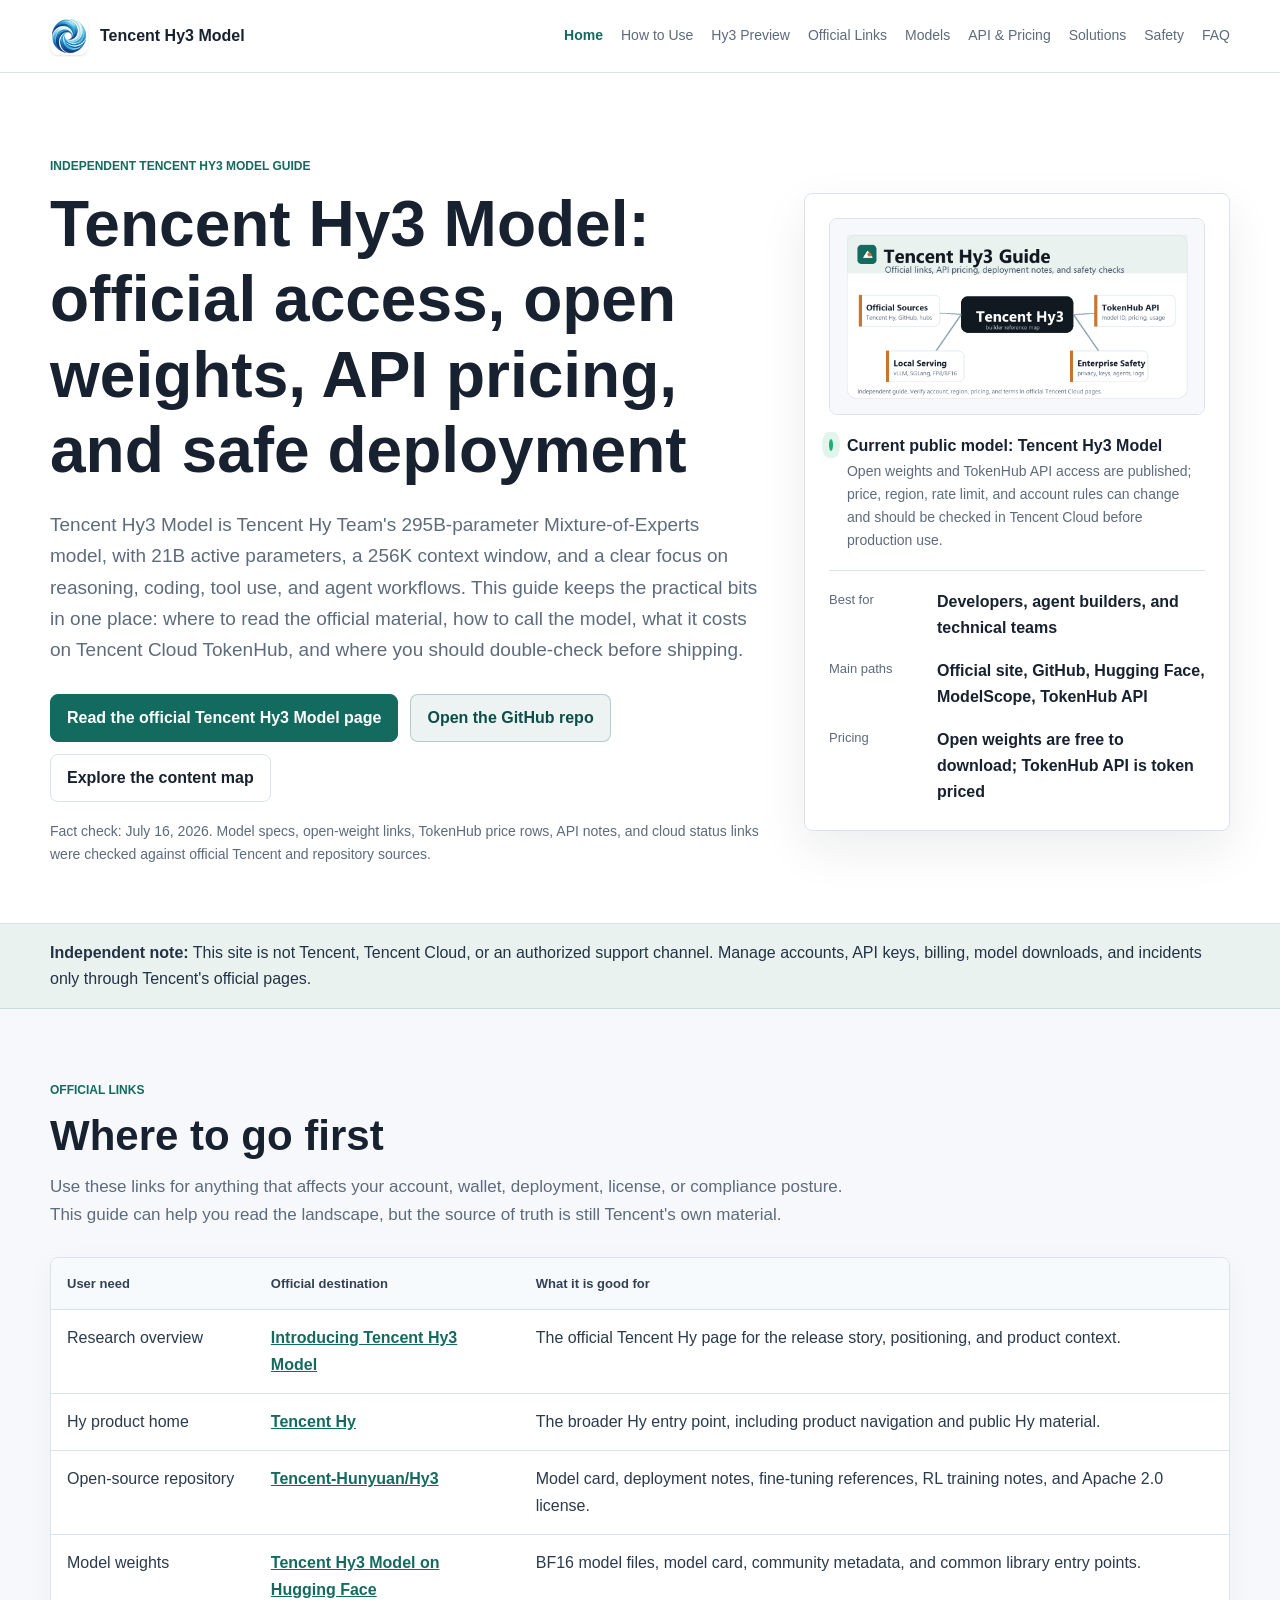
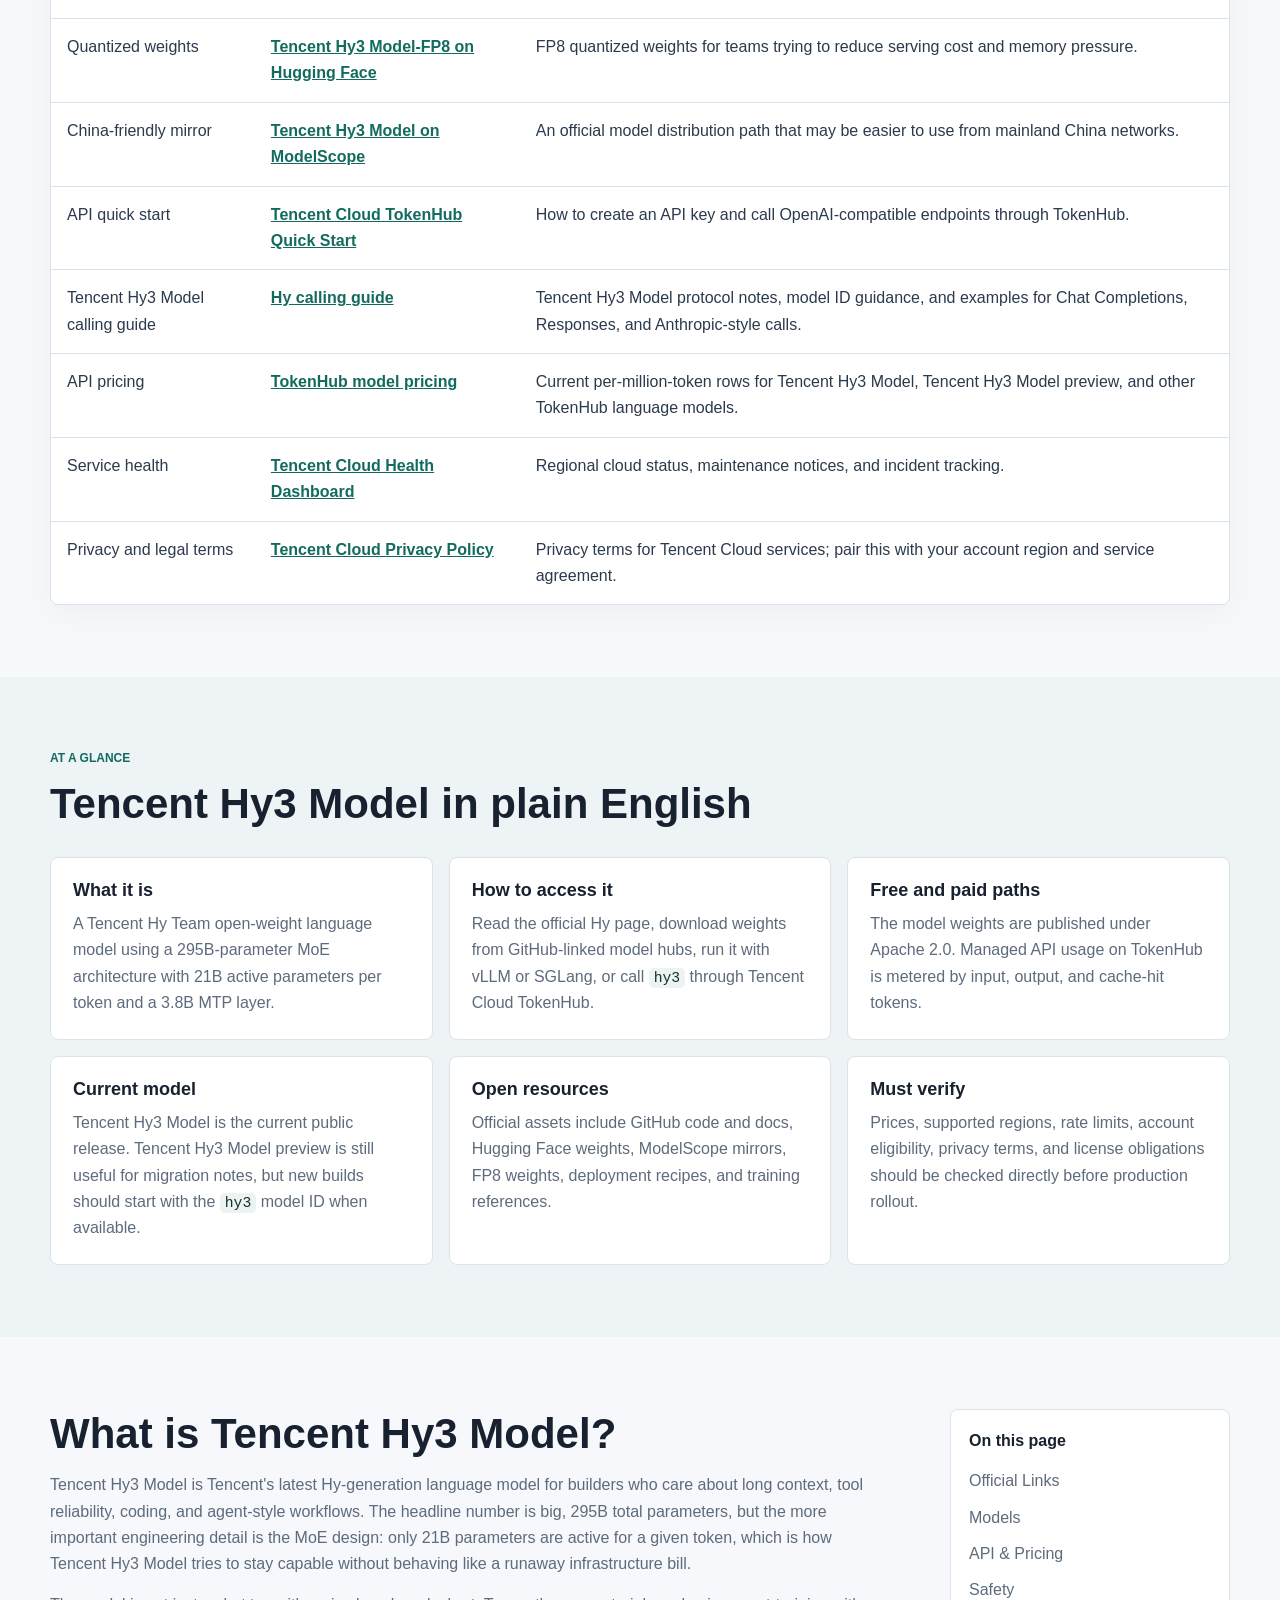
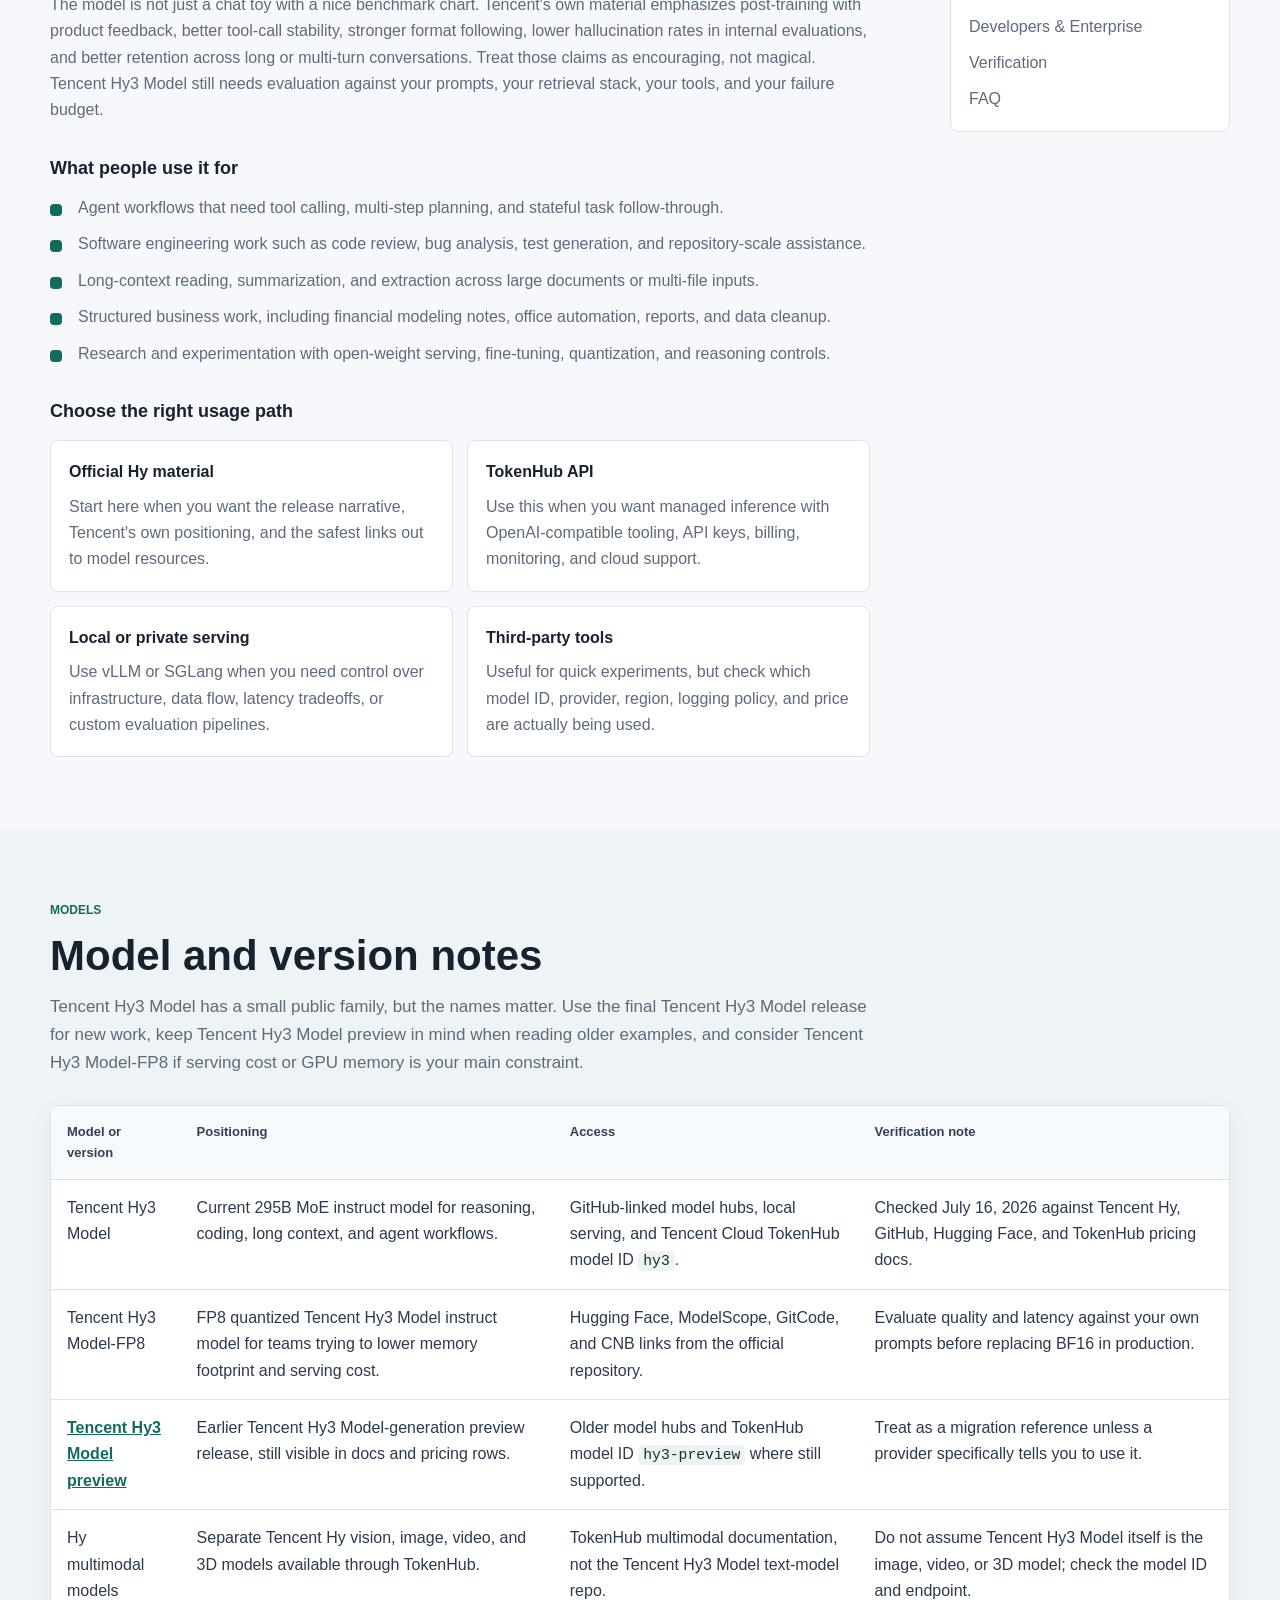
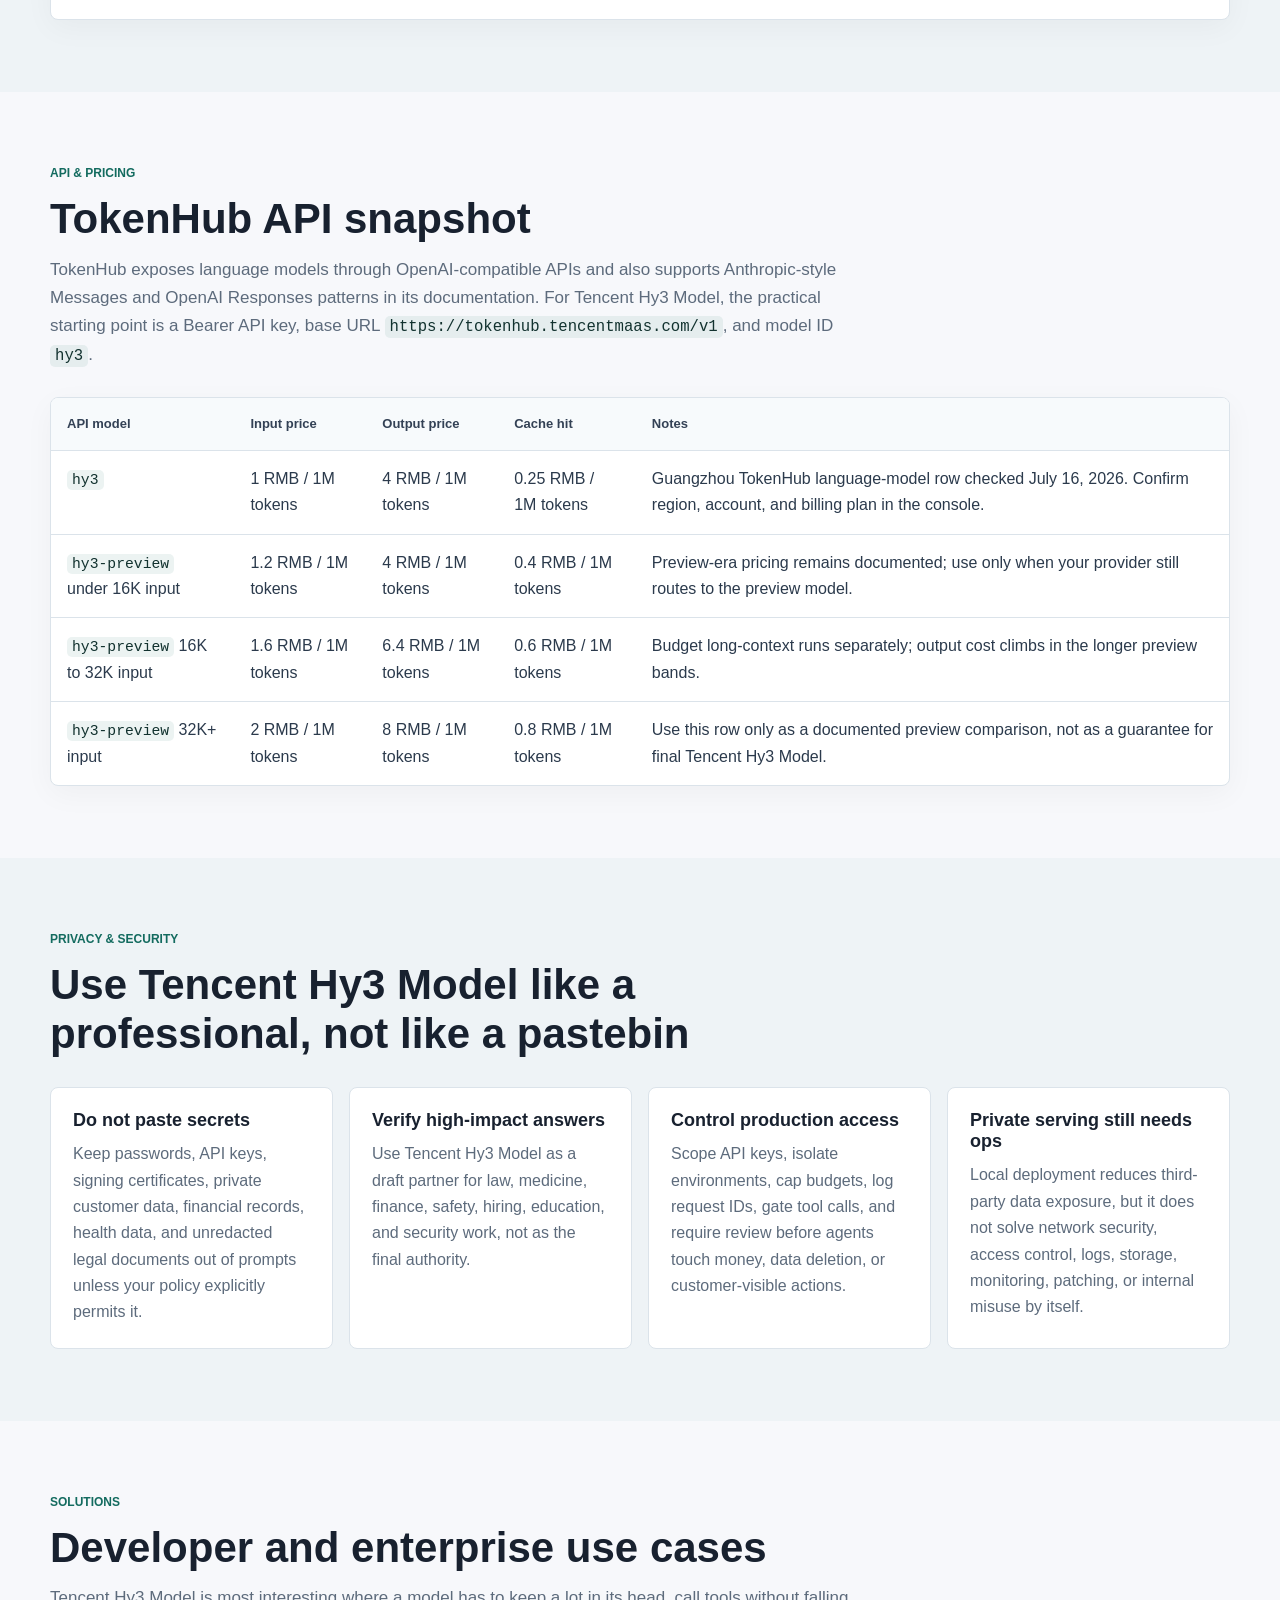
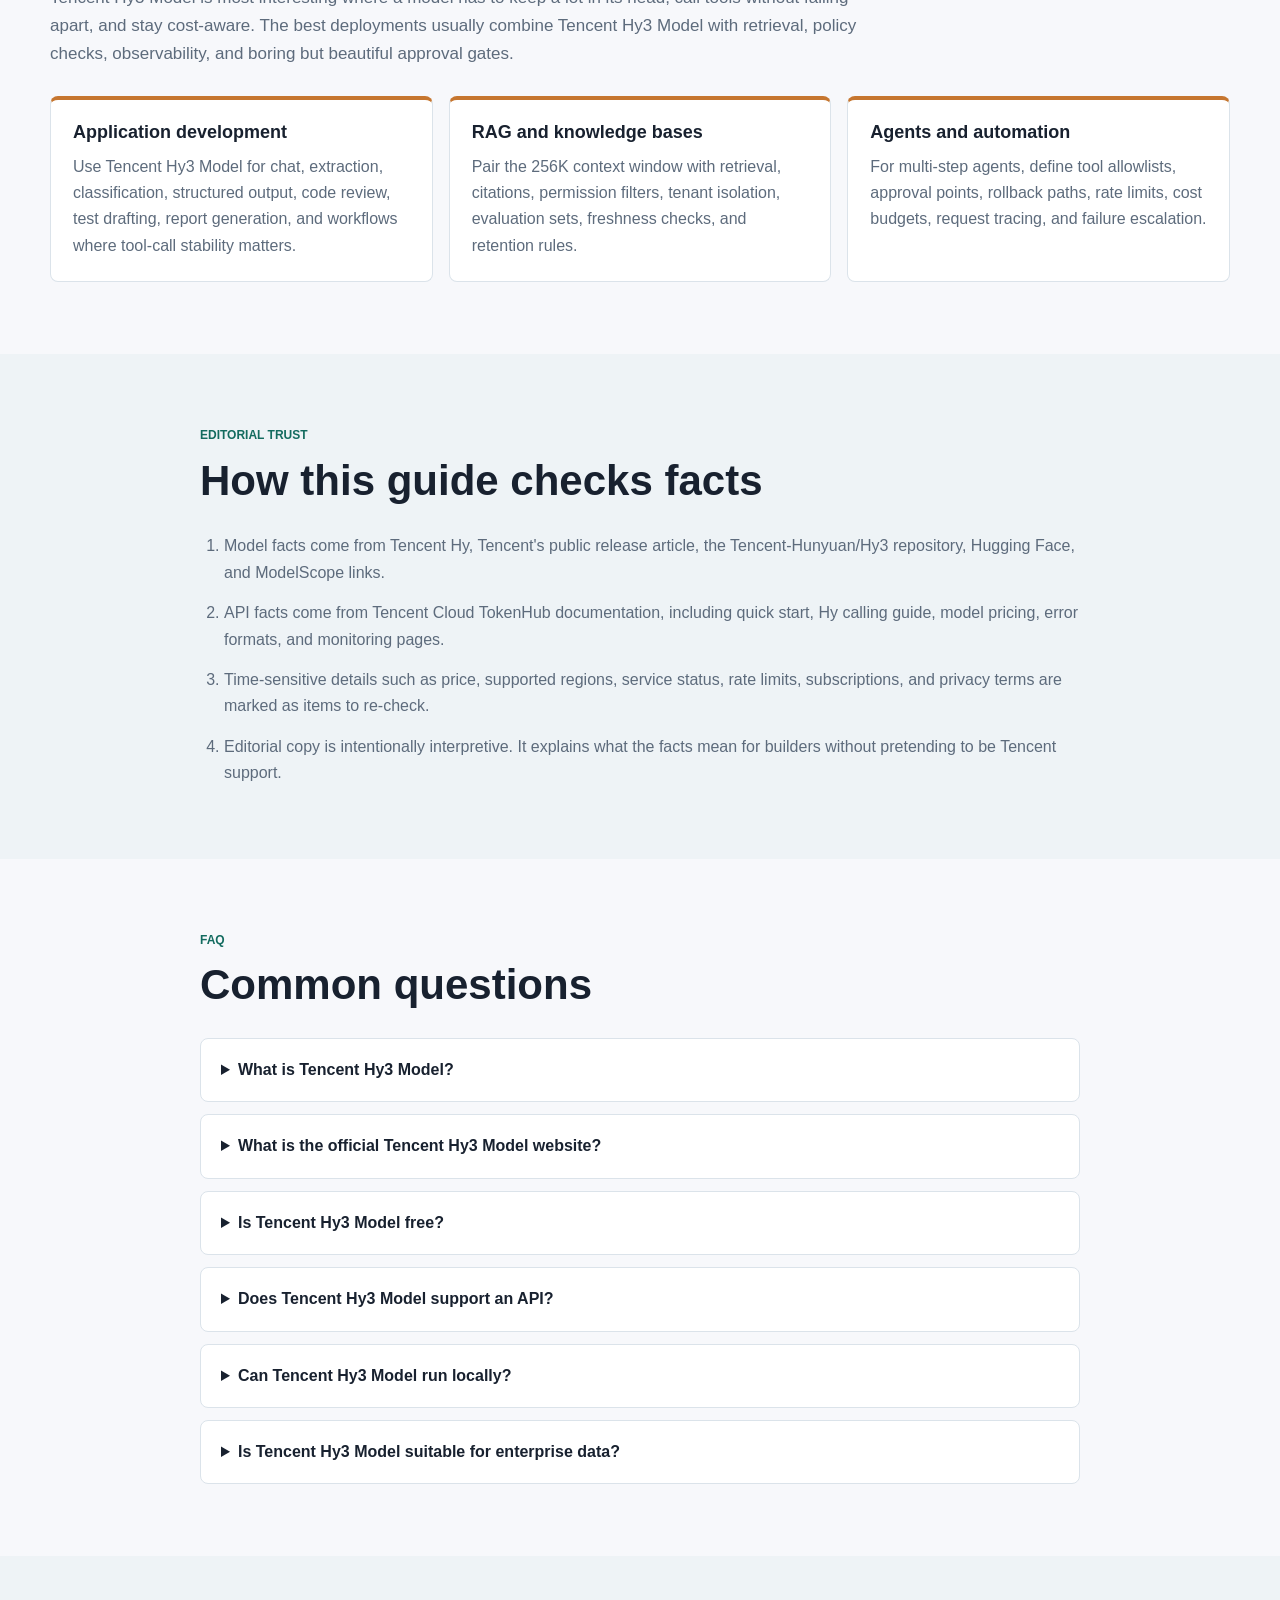
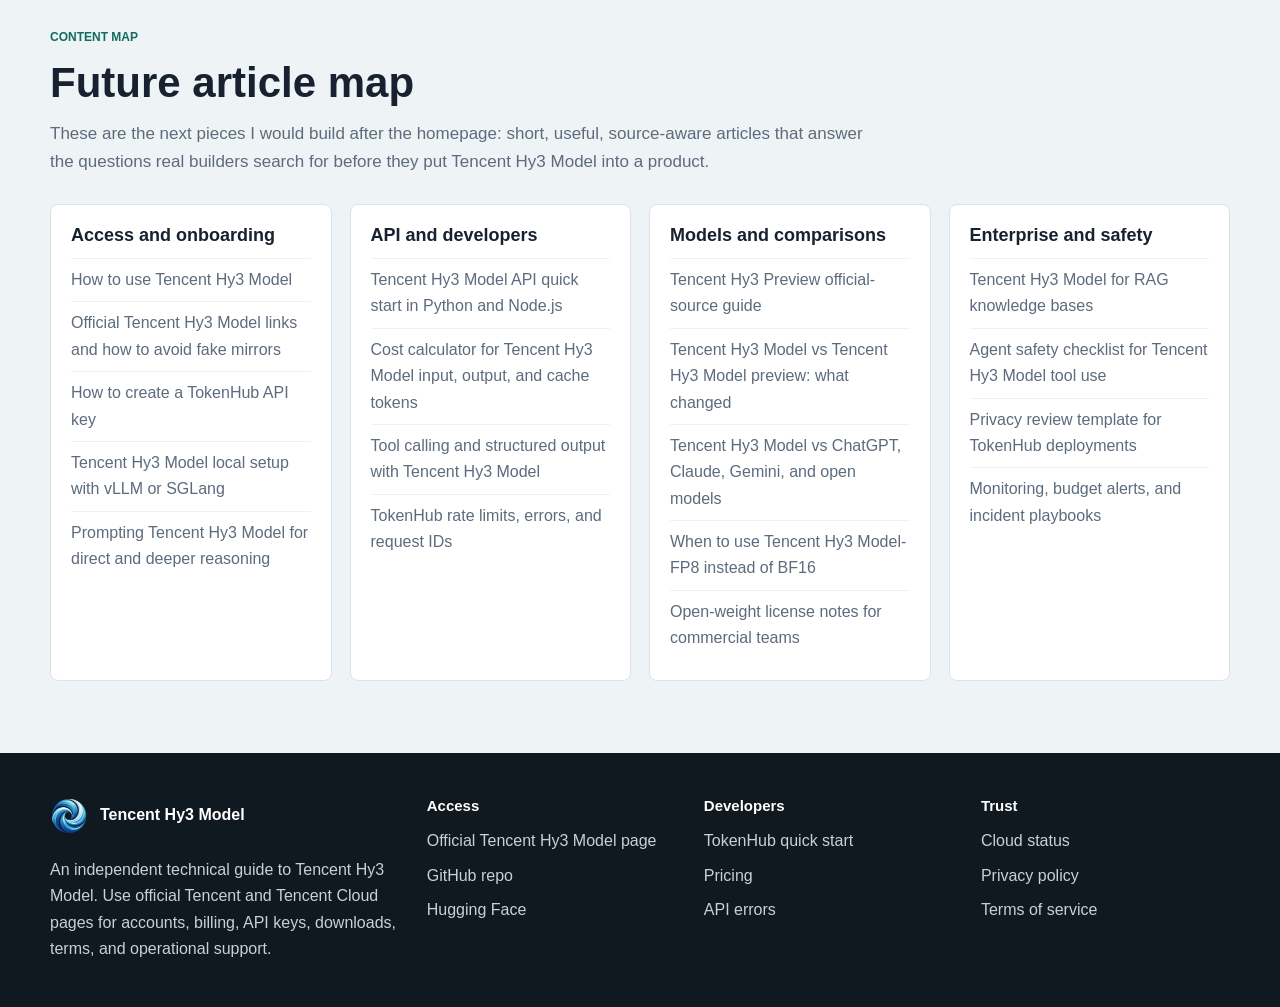
==== commit 90ec712a: "Add Hy3 Preview guide page" ====
--- a/index.html
+++ b/index.html
@@ -8,8 +8,9 @@
   <meta name="author" content="Tencent Hy3 Model Guide">
   <meta name="robots" content="index, follow, max-image-preview:large">
   <meta name="theme-color" content="#136b5f">
-  <link rel="icon" type="image/png" href="/icon.png">
-  <link rel="apple-touch-icon" href="/icon.png">
+  <link rel="icon" href="/favicon.ico" sizes="any">
+  <link rel="icon" type="image/png" sizes="32x32" href="/favicon-32x32.png">
+  <link rel="apple-touch-icon" sizes="180x180" href="/apple-touch-icon.png">
   <link rel="canonical" href="https://hy3model.com/">
   <meta property="og:type" content="website">
   <meta property="og:title" content="Tencent Hy3 Model Guide">
@@ -105,6 +106,7 @@
       <nav class="site-nav" id="site-nav" aria-label="Primary navigation">
         <a href="./" aria-current="page">Home</a>
         <a href="./guide/how-to-use-tencent-hy3-model/">How to Use</a>
+        <a href="./guide/hy3-preview/">Hy3 Preview</a>
         <a href="#official-links">Official Links</a>
         <a href="#models">Models</a>
         <a href="#api-pricing">API & Pricing</a>
@@ -361,7 +363,7 @@
                 <td>Evaluate quality and latency against your own prompts before replacing BF16 in production.</td>
               </tr>
               <tr>
-                <td>Tencent Hy3 Model preview</td>
+                <td><a href="./guide/hy3-preview/">Tencent Hy3 Model preview</a></td>
                 <td>Earlier Tencent Hy3 Model-generation preview release, still visible in docs and pricing rows.</td>
                 <td>Older model hubs and TokenHub model ID <code>hy3-preview</code> where still supported.</td>
                 <td>Treat as a migration reference unless a provider specifically tells you to use it.</td>
@@ -562,6 +564,7 @@
           </div>
           <div>
             <h3>Models and comparisons</h3>
+            <a href="./guide/hy3-preview/">Tencent Hy3 Preview official-source guide</a>
             <a href="./articles.html#hy3-vs-preview">Tencent Hy3 Model vs Tencent Hy3 Model preview: what changed</a>
             <a href="./articles.html#competitor-comparison">Tencent Hy3 Model vs ChatGPT, Claude, Gemini, and open models</a>
             <a href="./articles.html#fp8-vs-bf16">When to use Tencent Hy3 Model-FP8 instead of BF16</a>
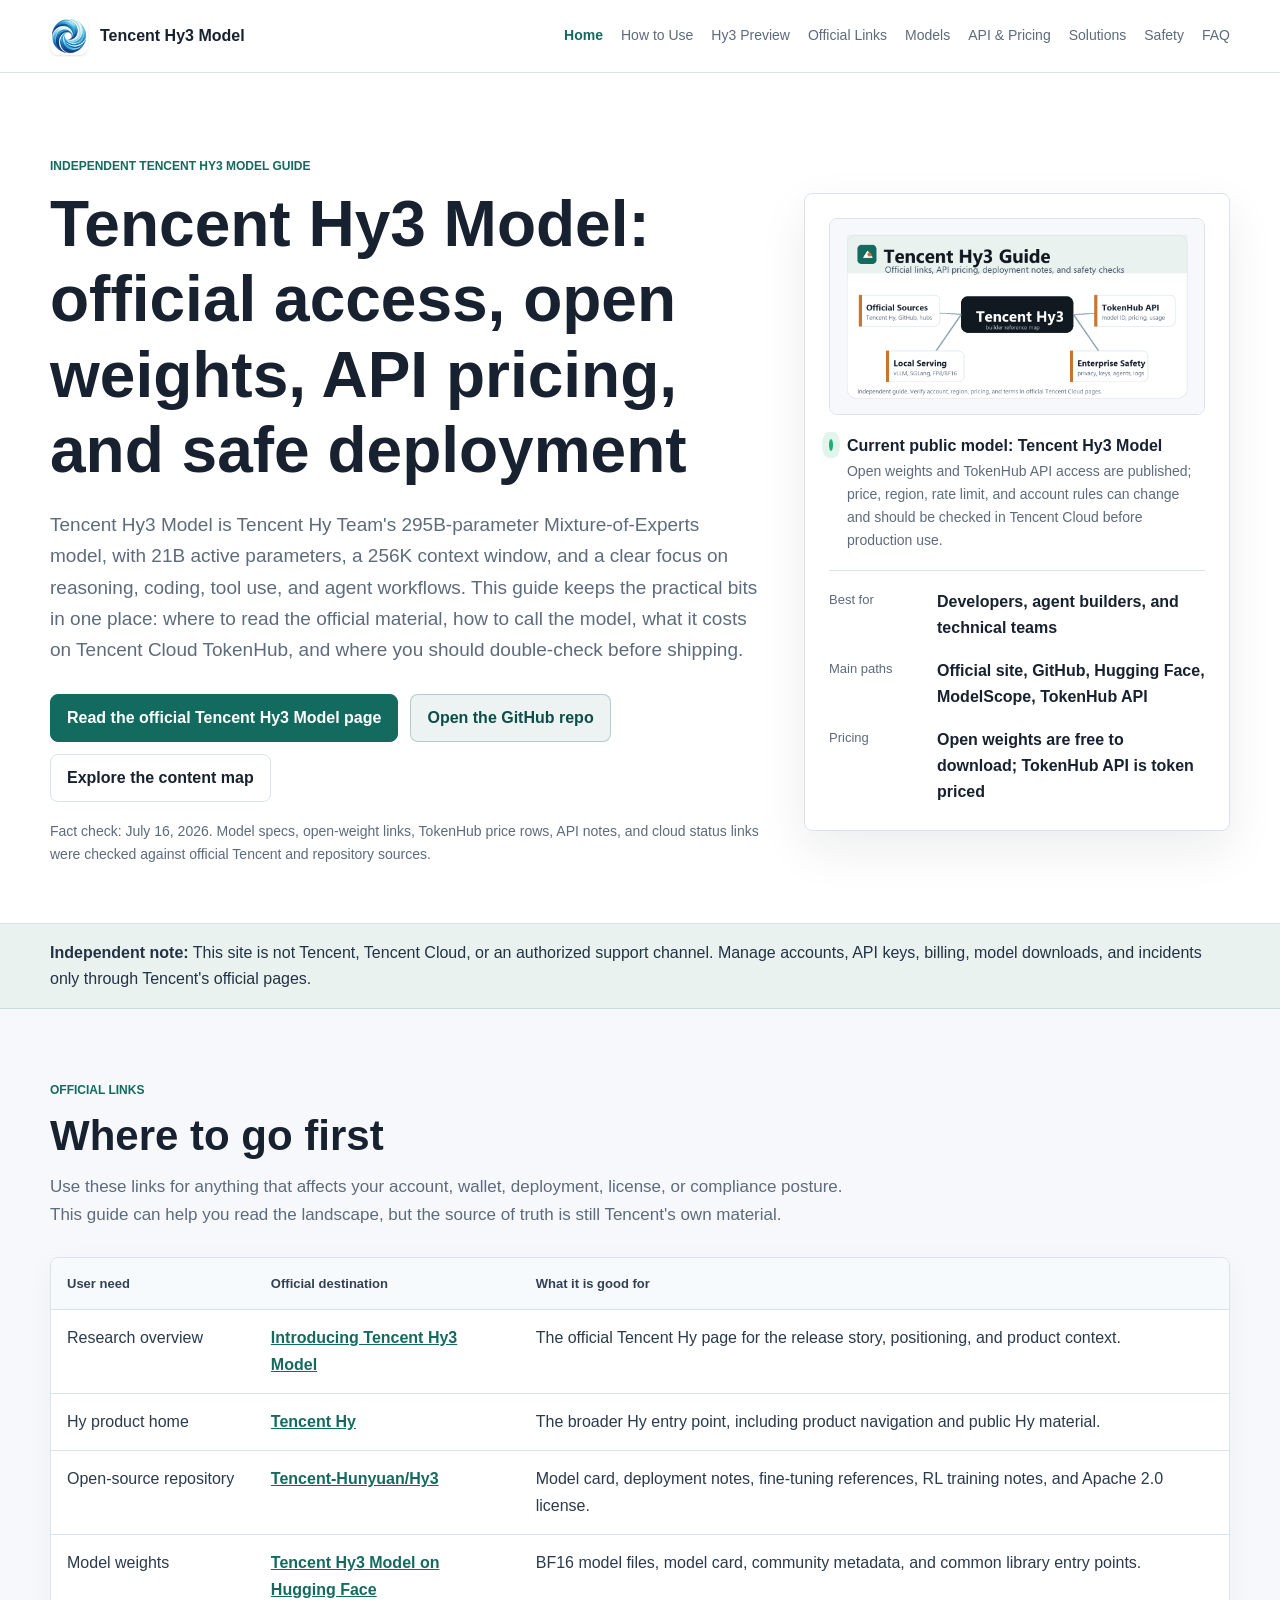
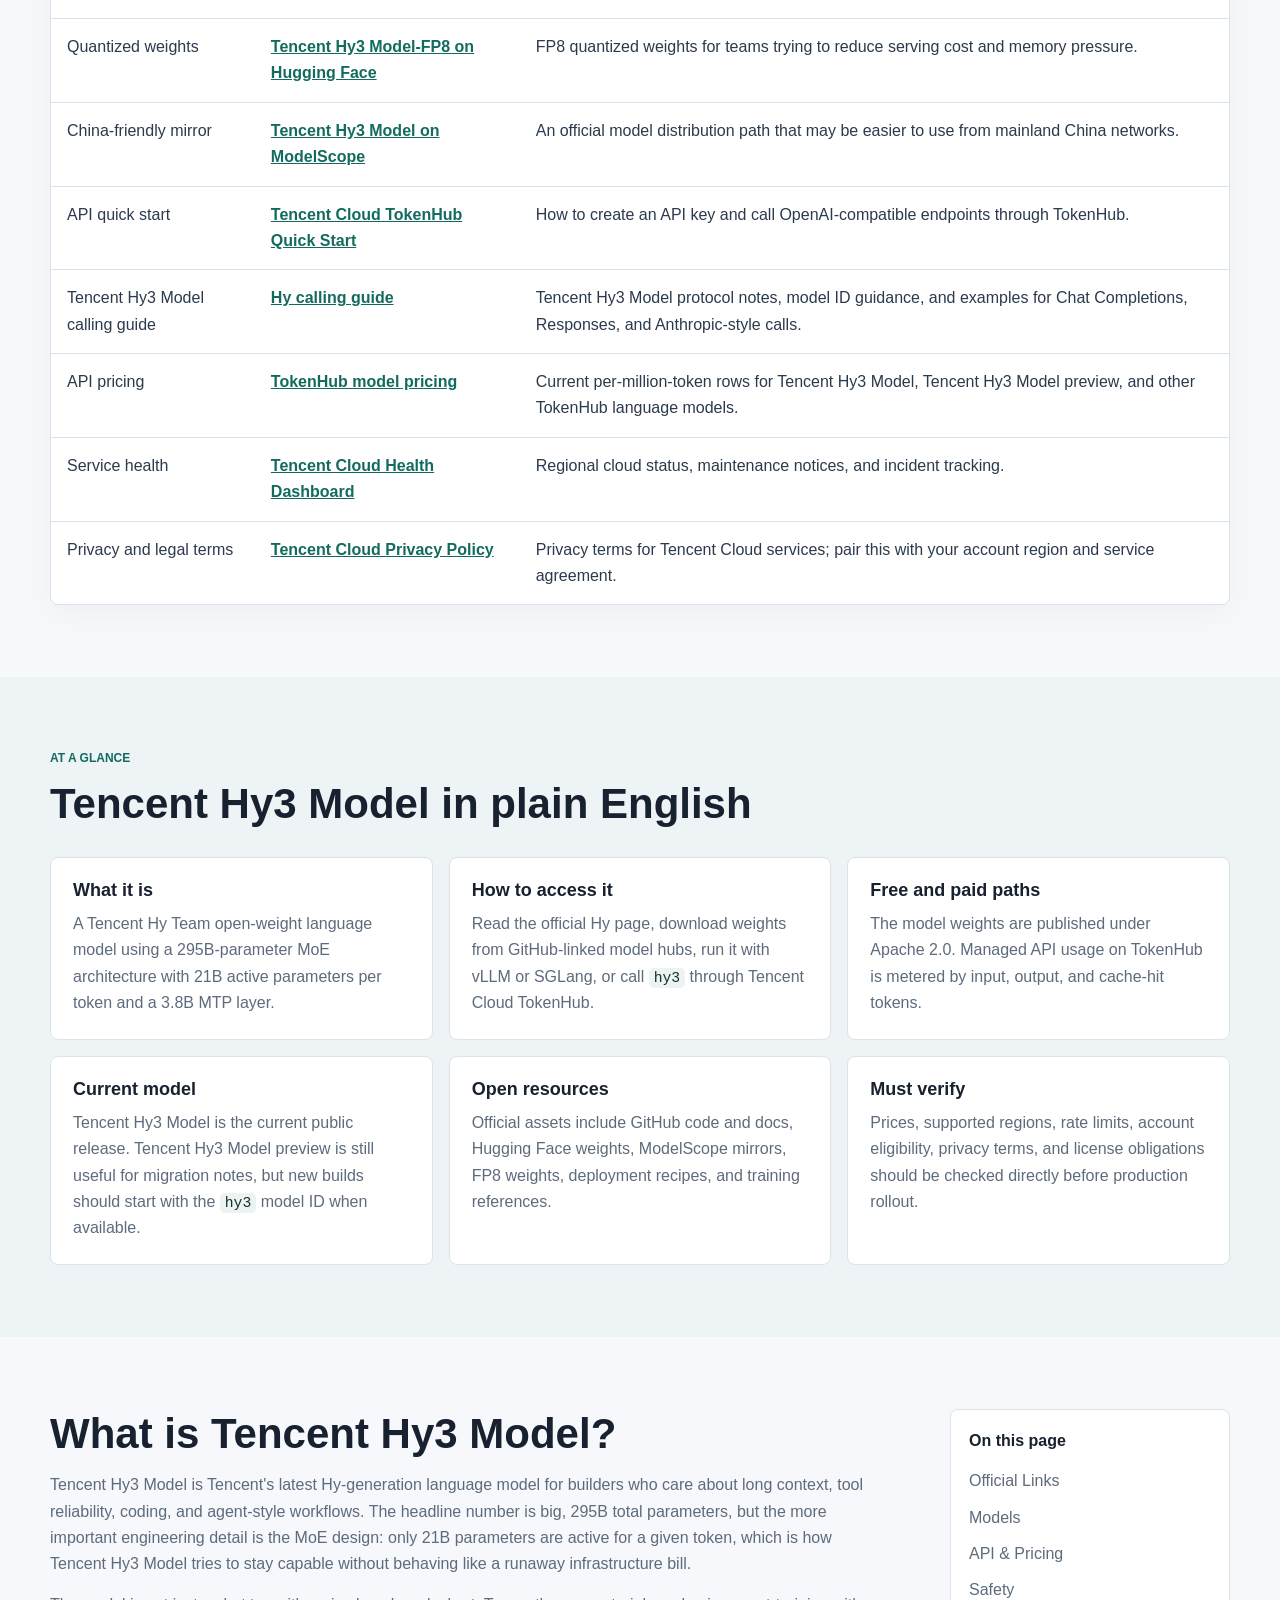
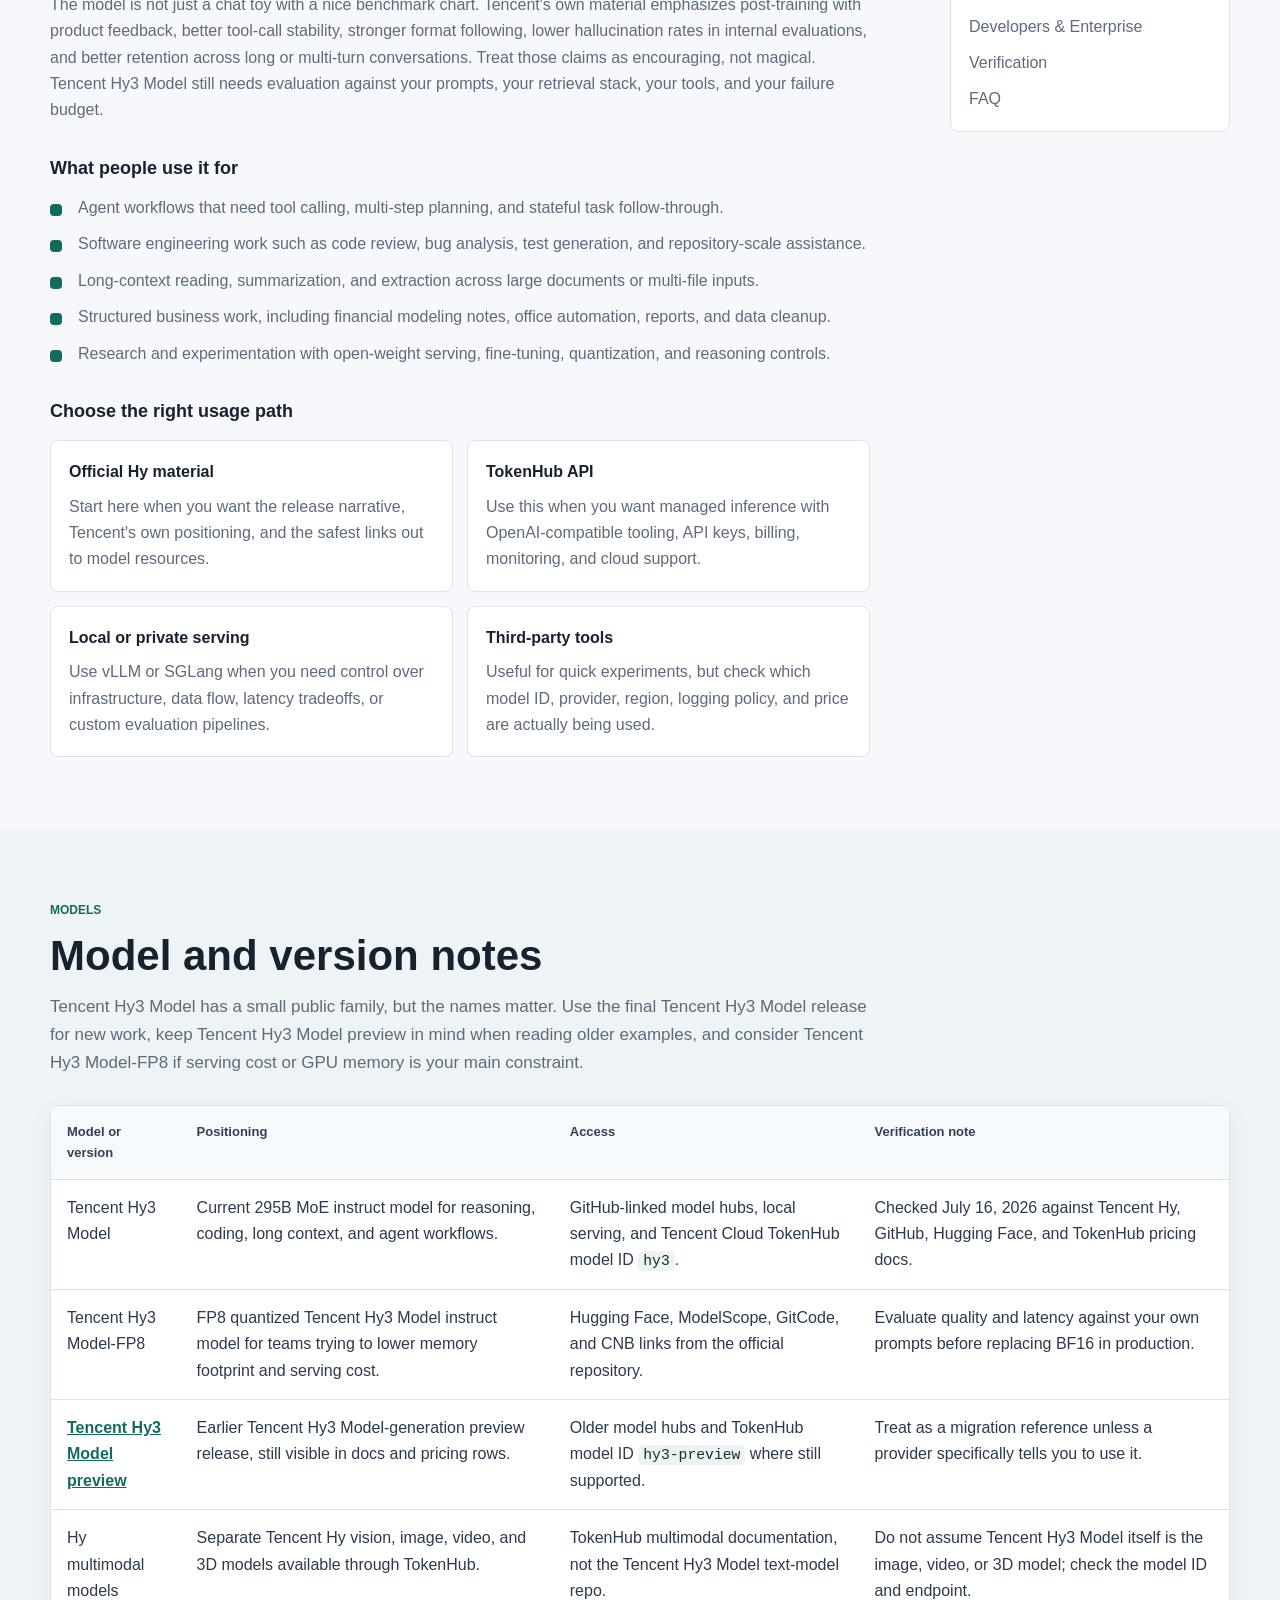
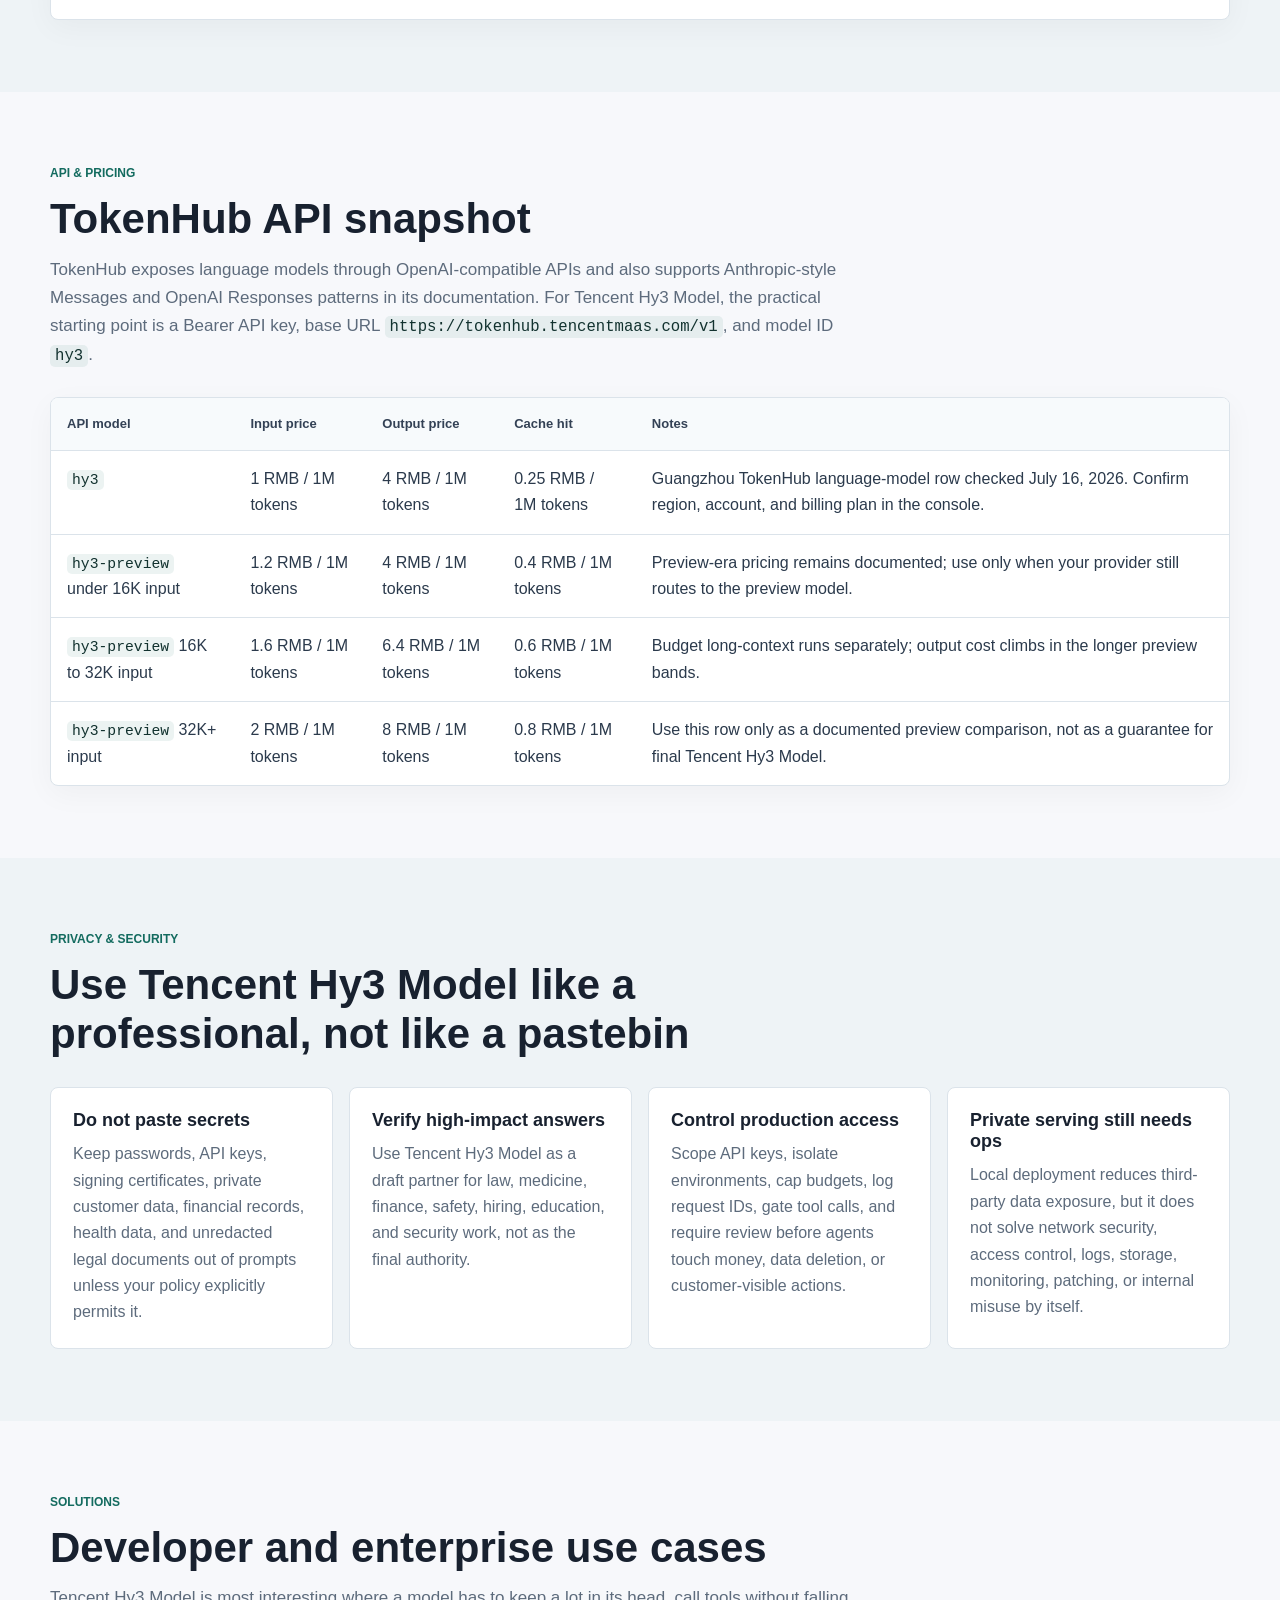
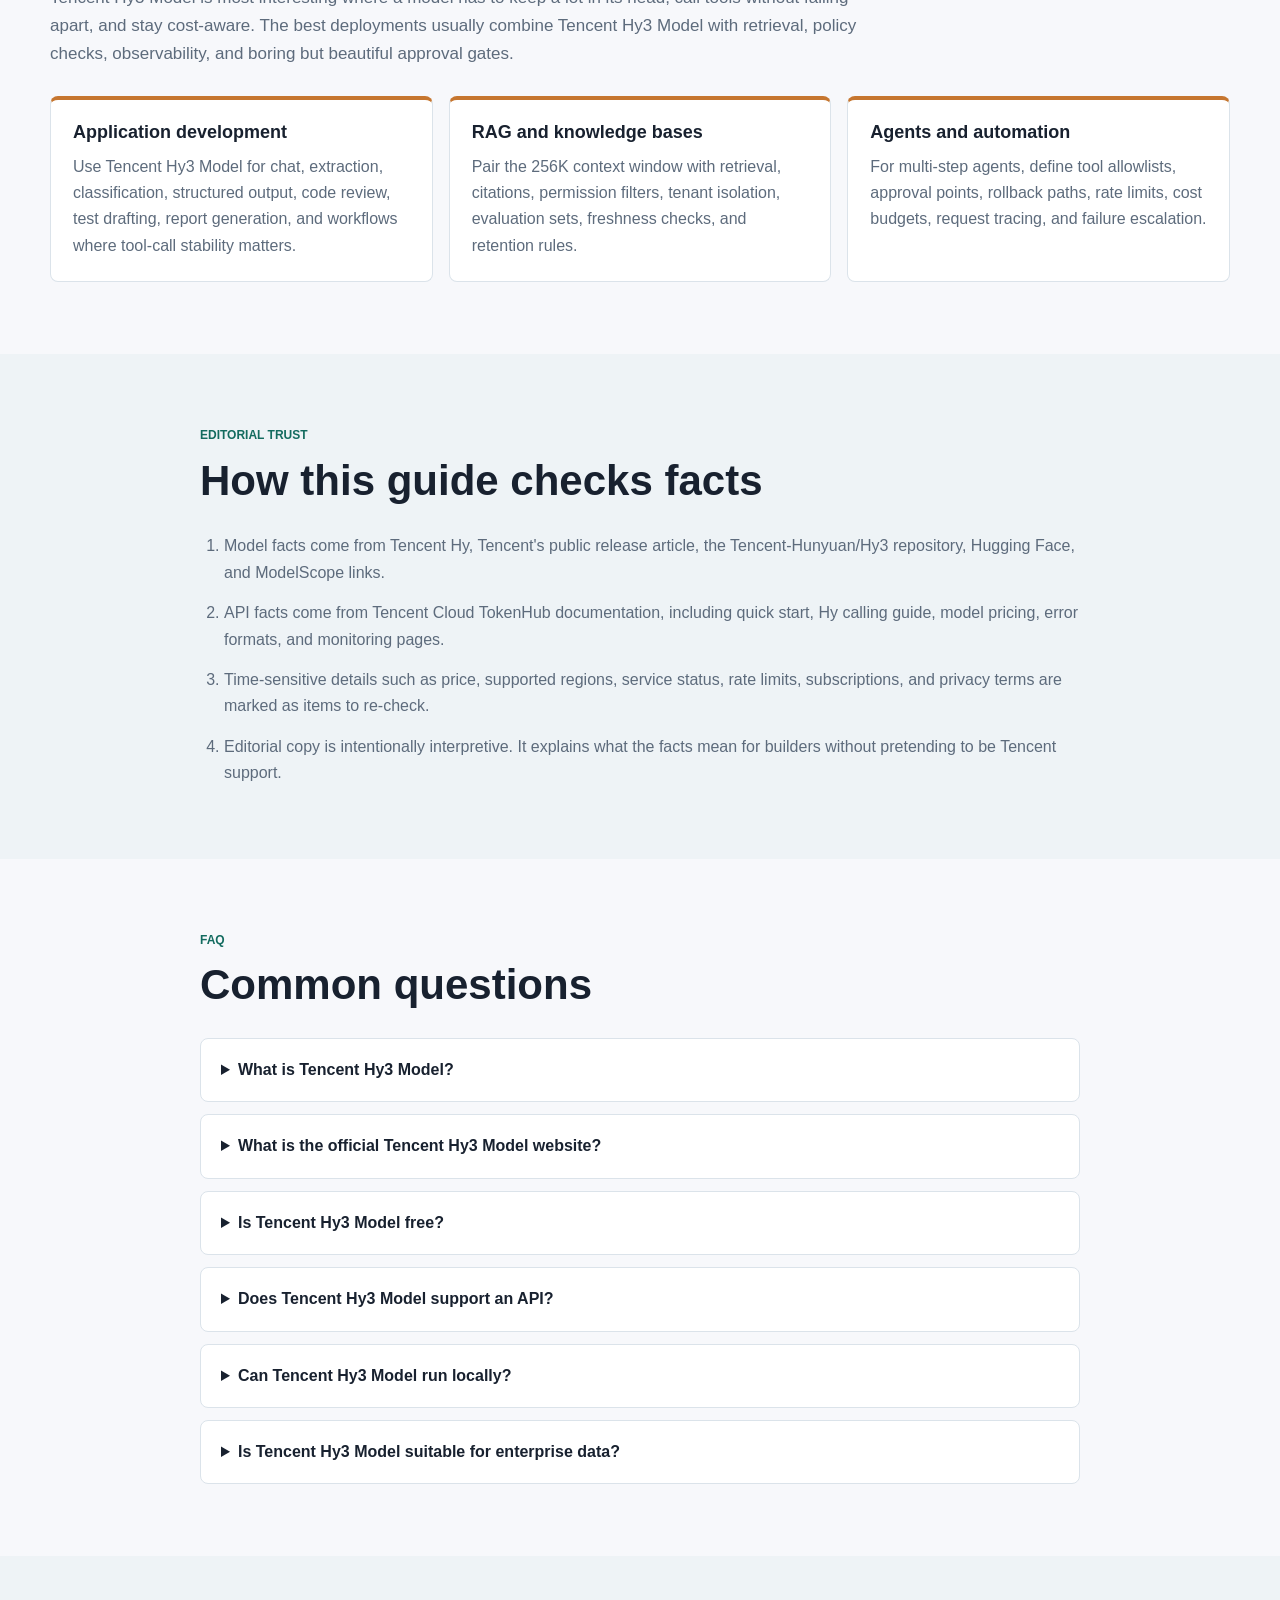
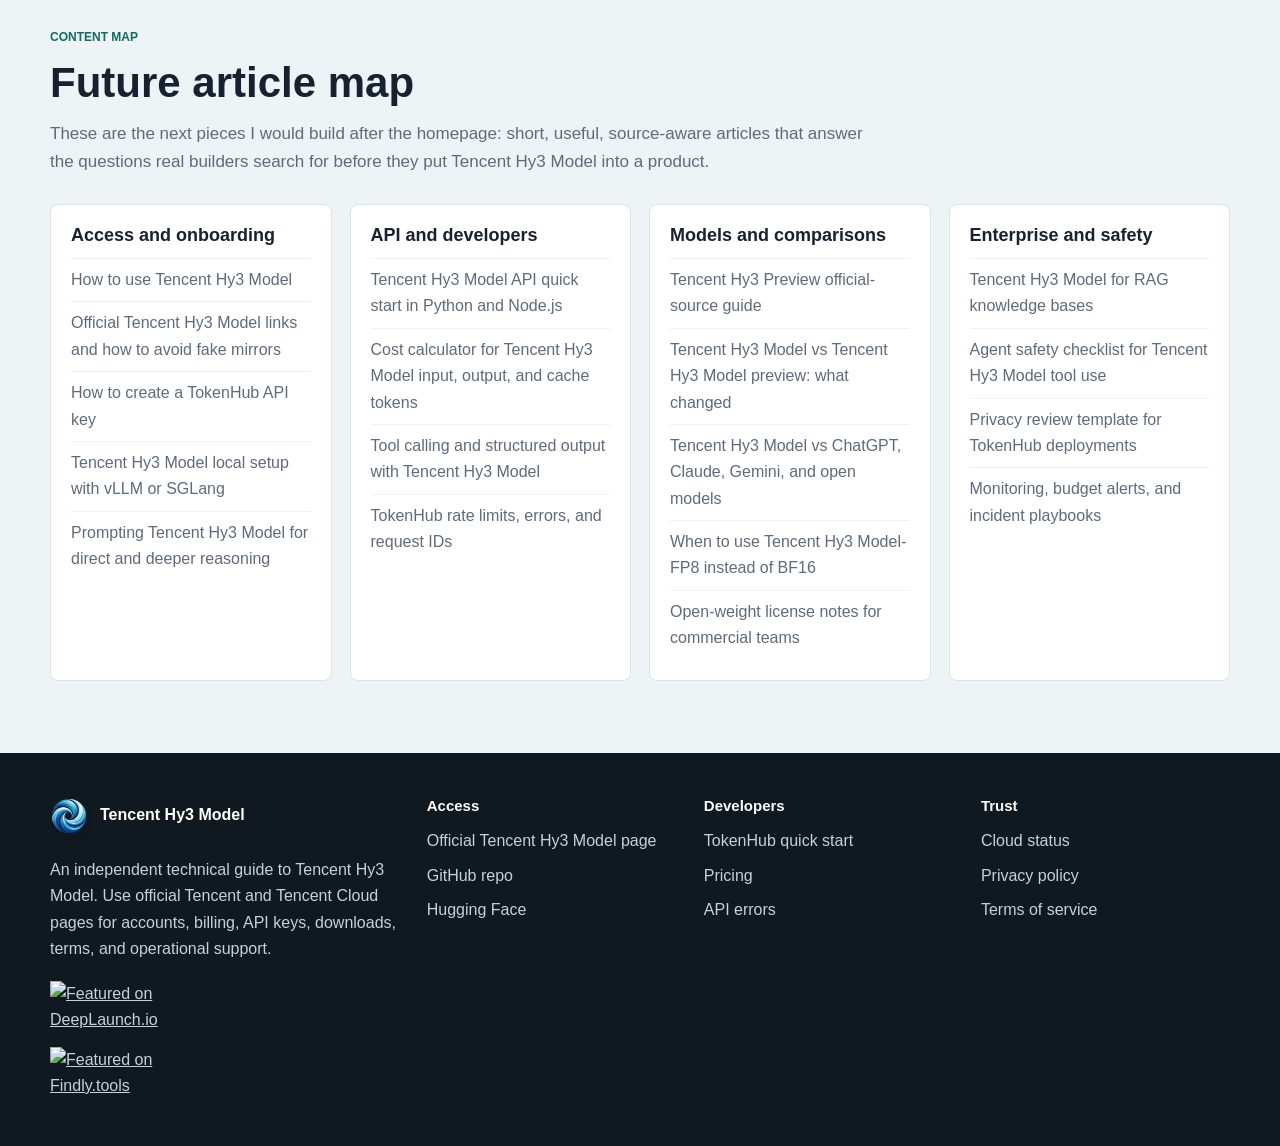
==== commit 2cd62c92: "Add footer featured badges" ====
--- a/index.html
+++ b/index.html
@@ -1,6 +1,17 @@
 ﻿<!doctype html>
 <html lang="en">
 <head>
+  <!-- Google tag (gtag.js) -->
+  <script async src="https://www.googletagmanager.com/gtag/js?id=G-KZ9ZZPJ2PD"></script>
+  <script>
+    window.dataLayer = window.dataLayer || [];
+    function gtag(){dataLayer.push(arguments);}
+    gtag('js', new Date());
+
+    gtag('config', 'G-KZ9ZZPJ2PD');
+  </script>
+  <script async src="https://pagead2.googlesyndication.com/pagead/js/adsbygoogle.js?client=ca-pub-7398680184970442"
+       crossorigin="anonymous"></script>
   <meta charset="utf-8">
   <meta name="viewport" content="width=device-width, initial-scale=1">
   <title>Tencent Hy3 Model Guide</title>
@@ -592,6 +603,14 @@
           </span>
         </a>
         <p>An independent technical guide to Tencent Hy3 Model. Use official Tencent and Tencent Cloud pages for accounts, billing, API keys, downloads, terms, and operational support.</p>
+        <div class="footer-badges" aria-label="Featured badges">
+          <a href="https://deeplaunch.io" target="_blank" rel="noopener noreferrer">
+            <img src="https://deeplaunch.io/badge/badge_light.svg" alt="Featured on DeepLaunch.io" width="200" height="54">
+          </a>
+          <a href="https://findly.tools/hy3model?utm_source=hy3model" target="_blank" rel="noopener noreferrer">
+            <img src="https://findly.tools/badges/findly-tools-badge-light.svg" alt="Featured on Findly.tools" width="175" height="55">
+          </a>
+        </div>
       </div>
       <nav aria-label="Access links">
         <h3>Access</h3>
--- a/styles.css
+++ b/styles.css
@@ -615,6 +615,24 @@
 .site-footer p {
   max-width: 430px;
   margin-top: 14px;
+}
+
+.footer-badges {
+  display: flex;
+  flex-wrap: wrap;
+  align-items: center;
+  gap: 12px;
+  margin-top: 18px;
+}
+
+.footer-badges a {
+  display: inline-flex;
+}
+
+.footer-badges img {
+  display: block;
+  max-width: 100%;
+  height: auto;
 }
 
 .site-footer h3 {
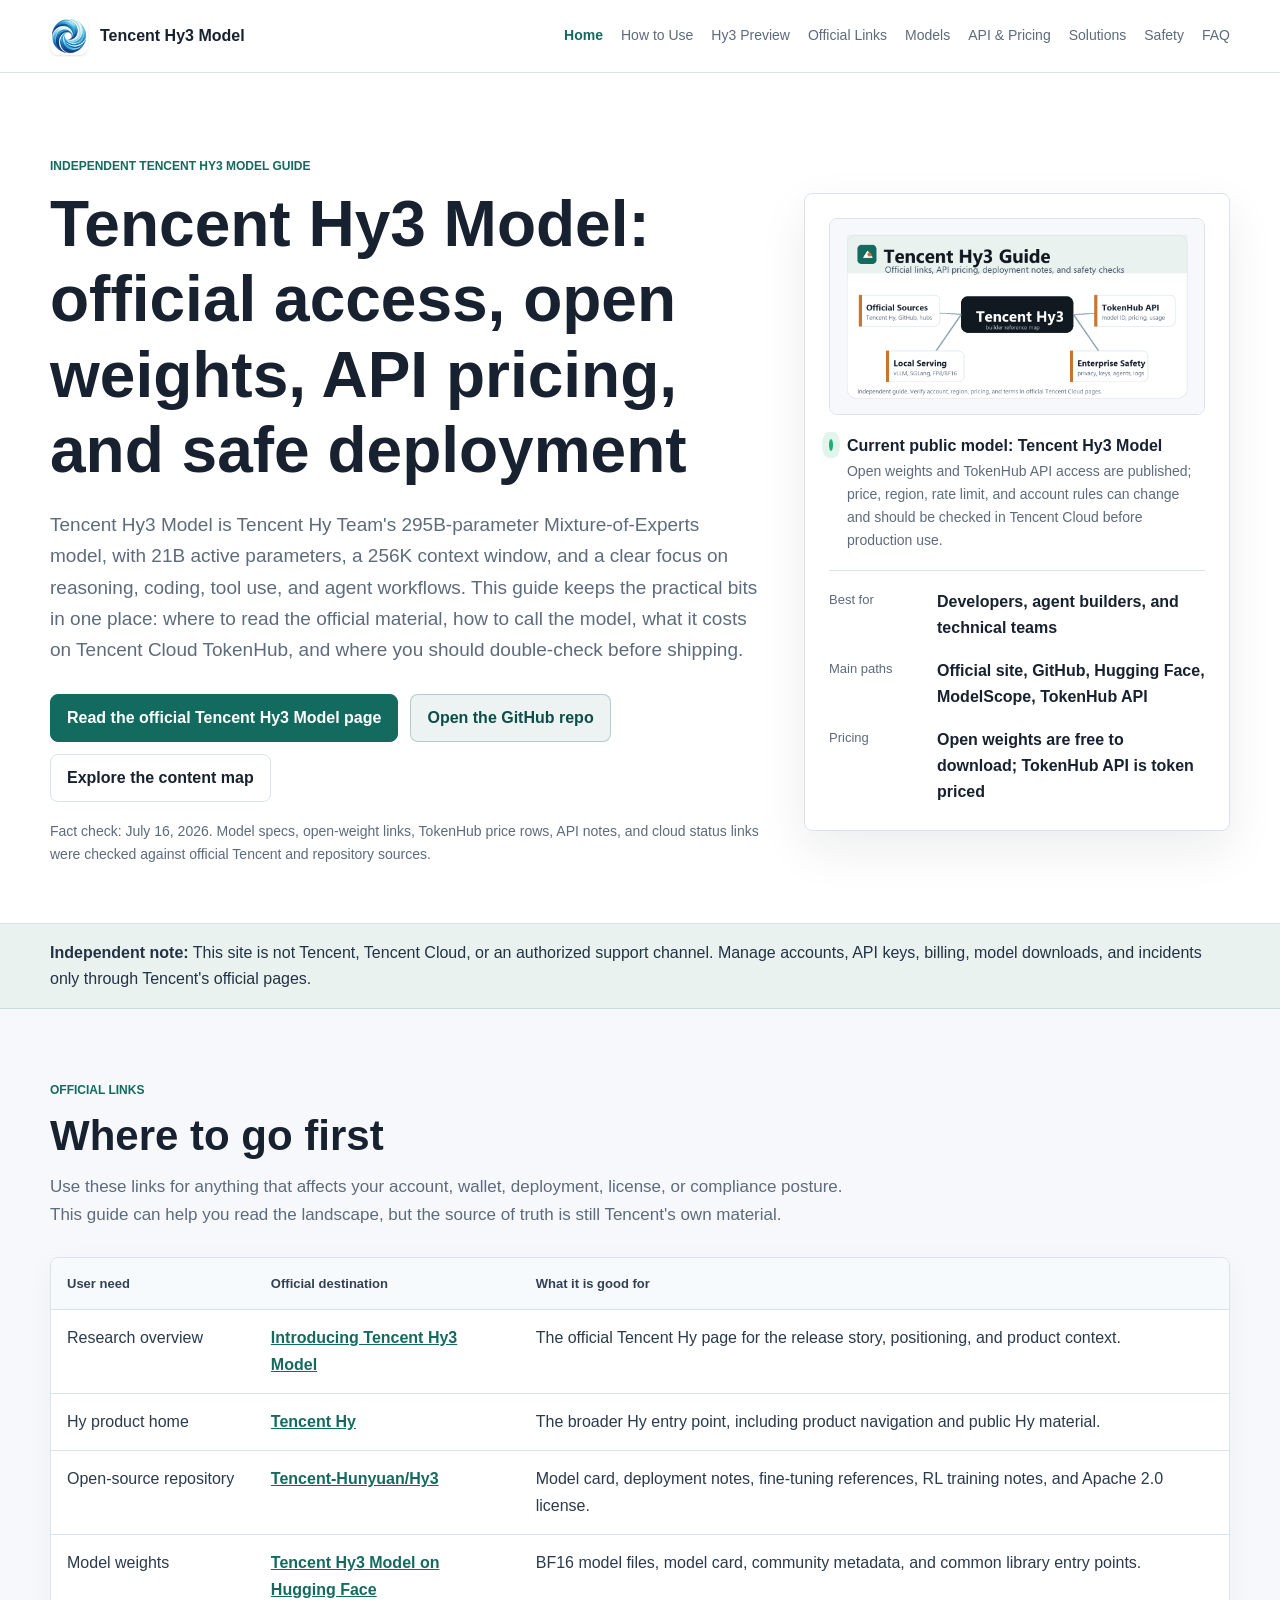
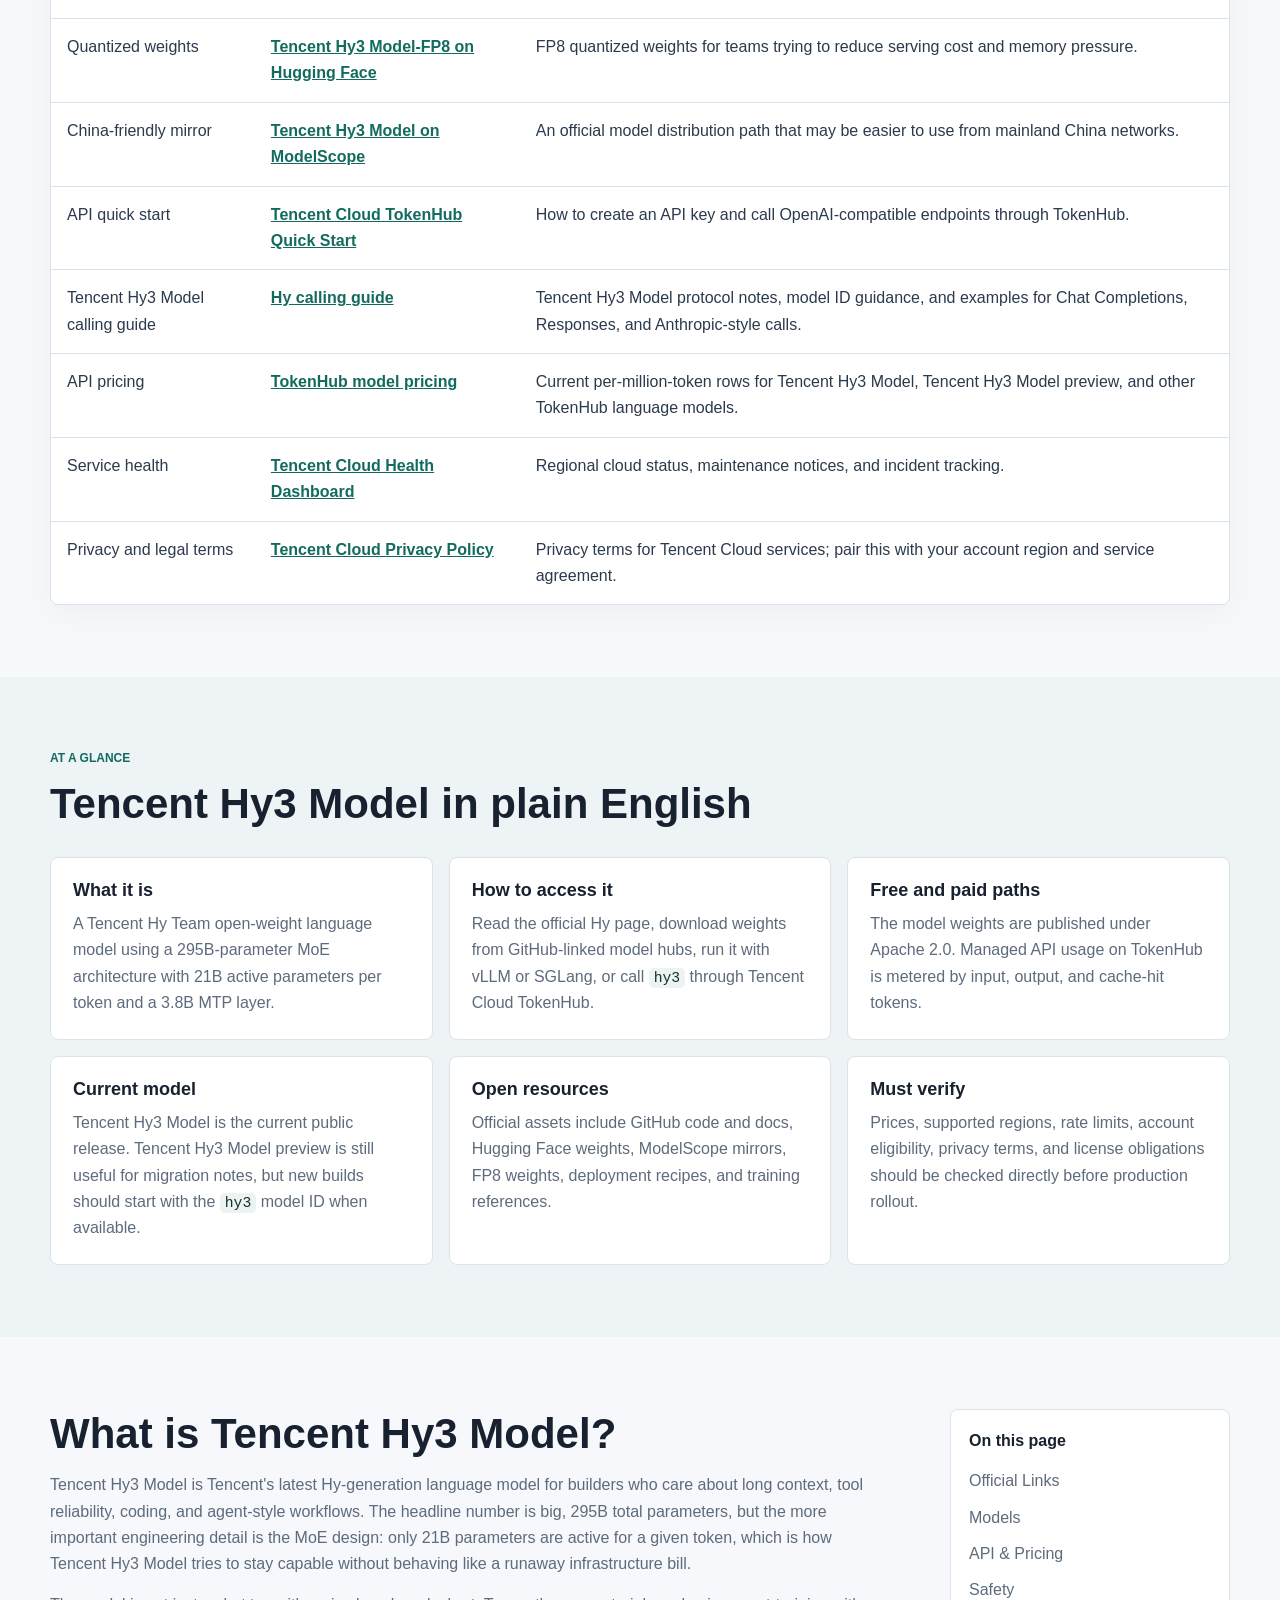
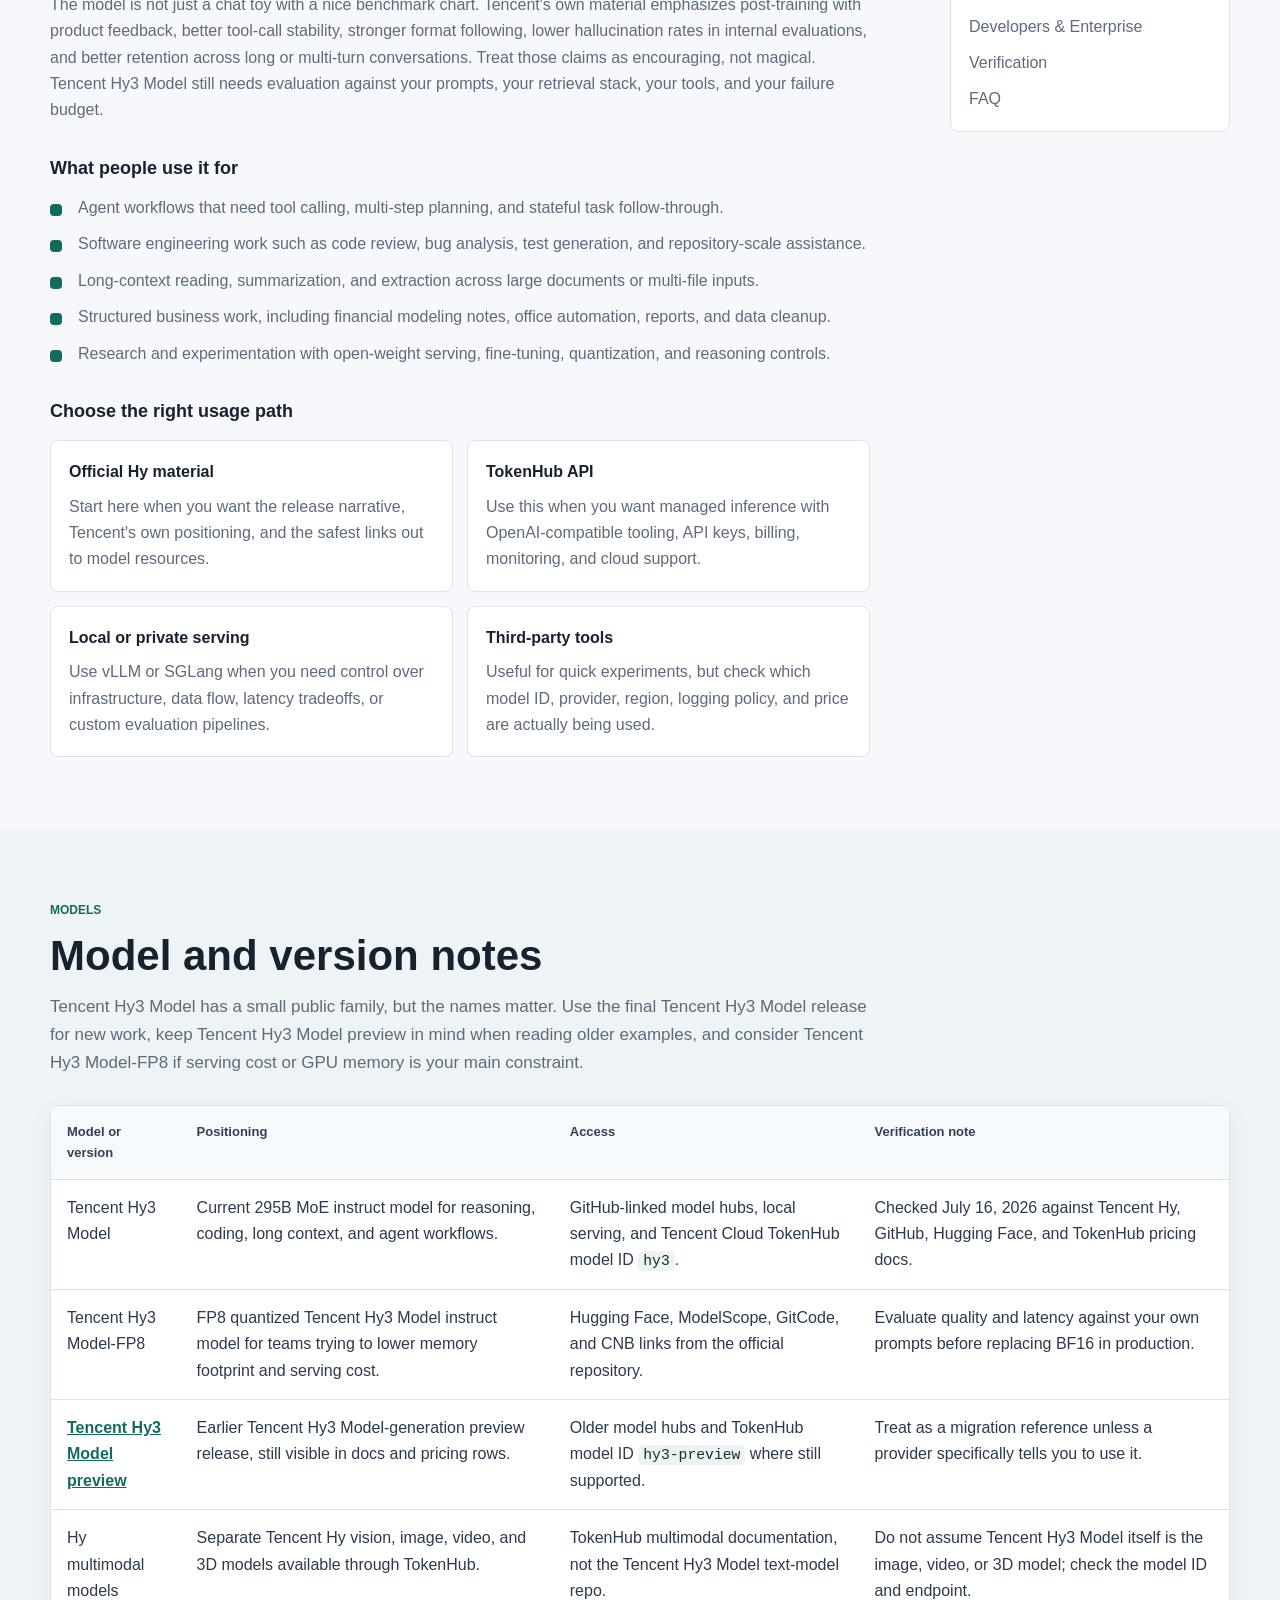
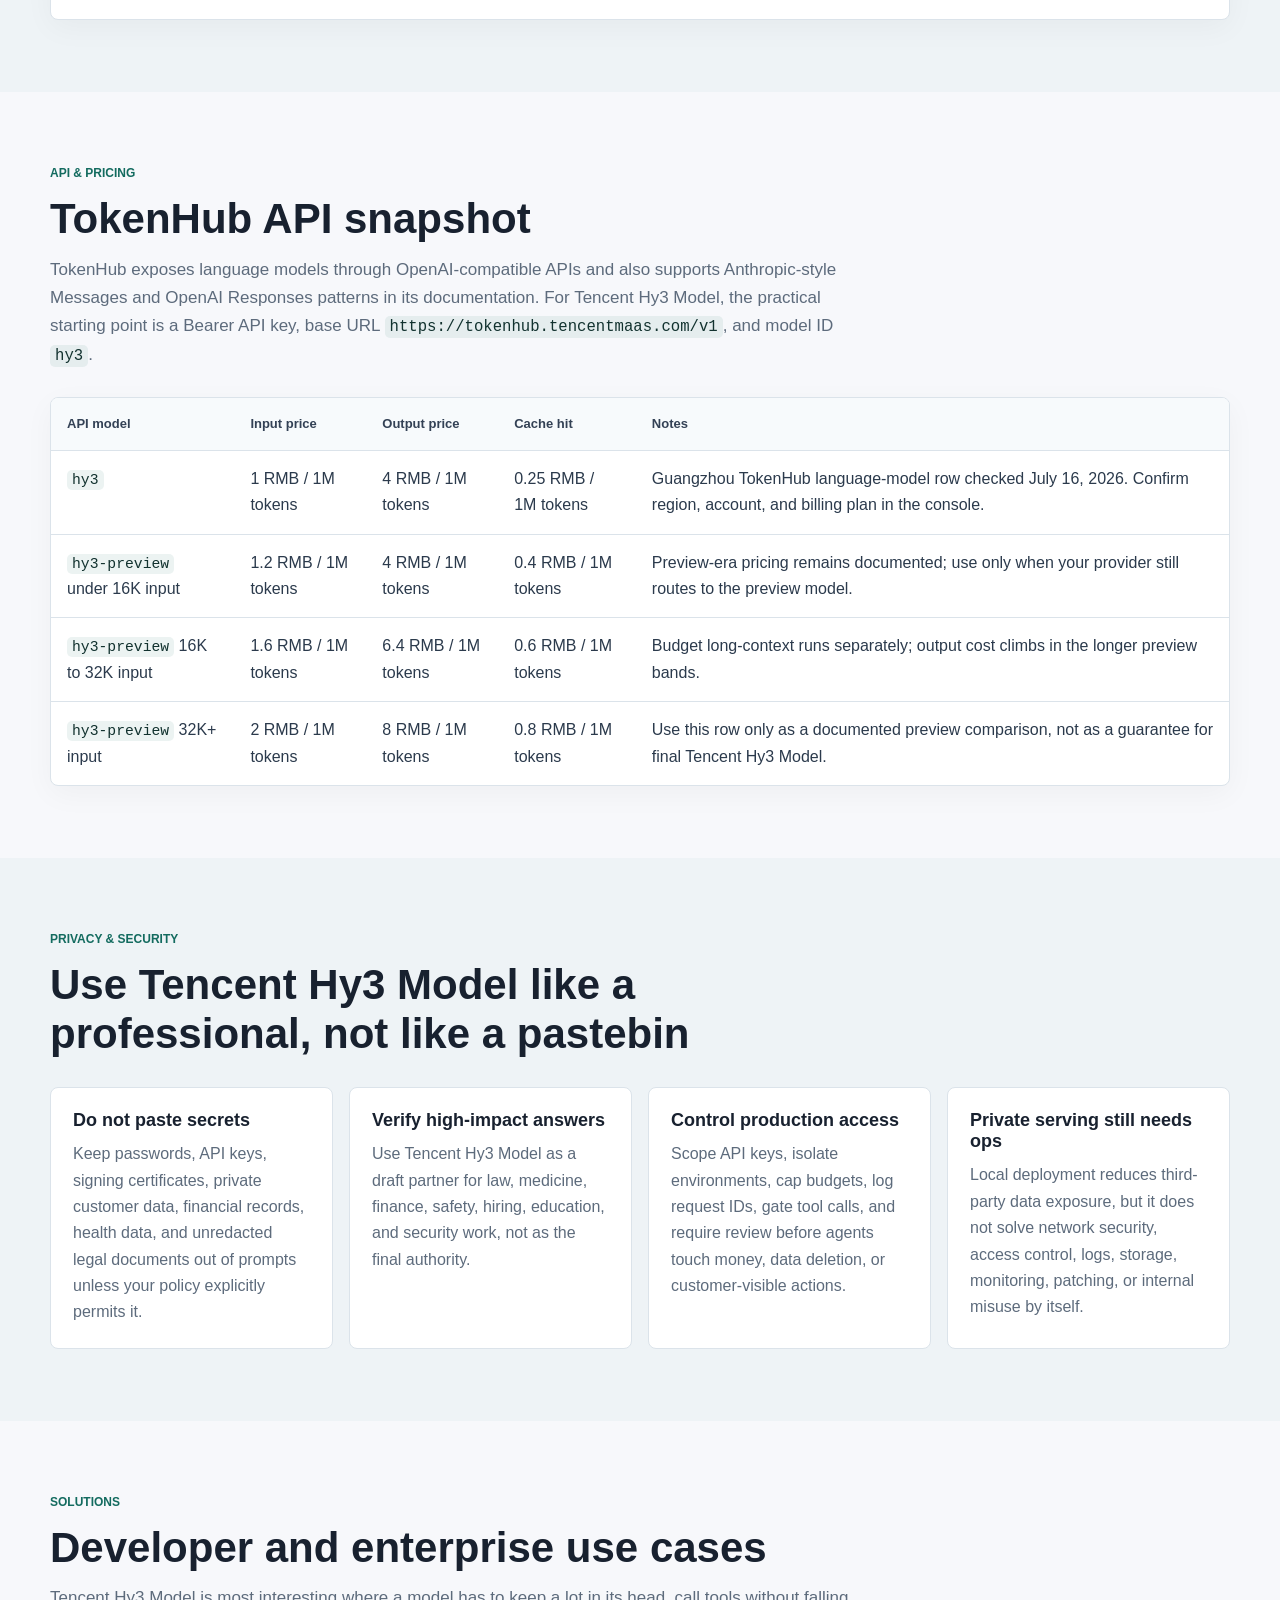
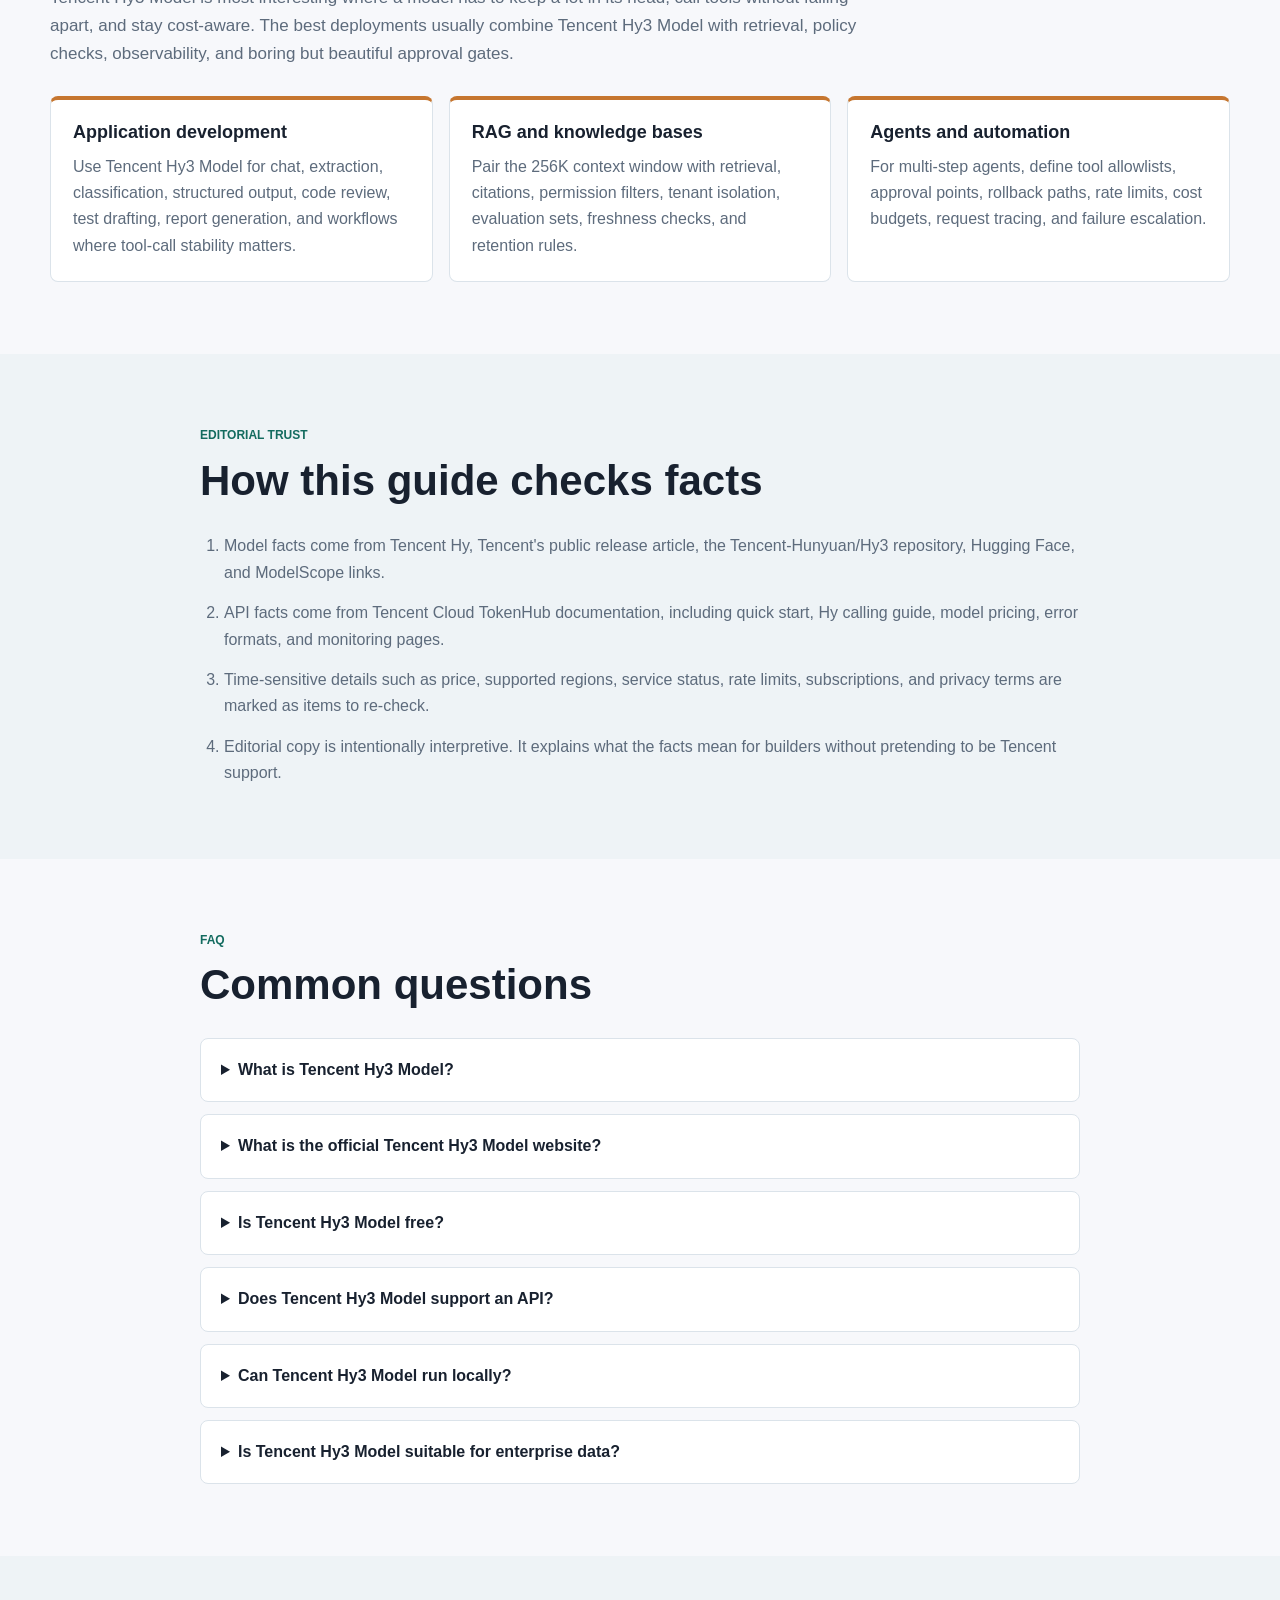
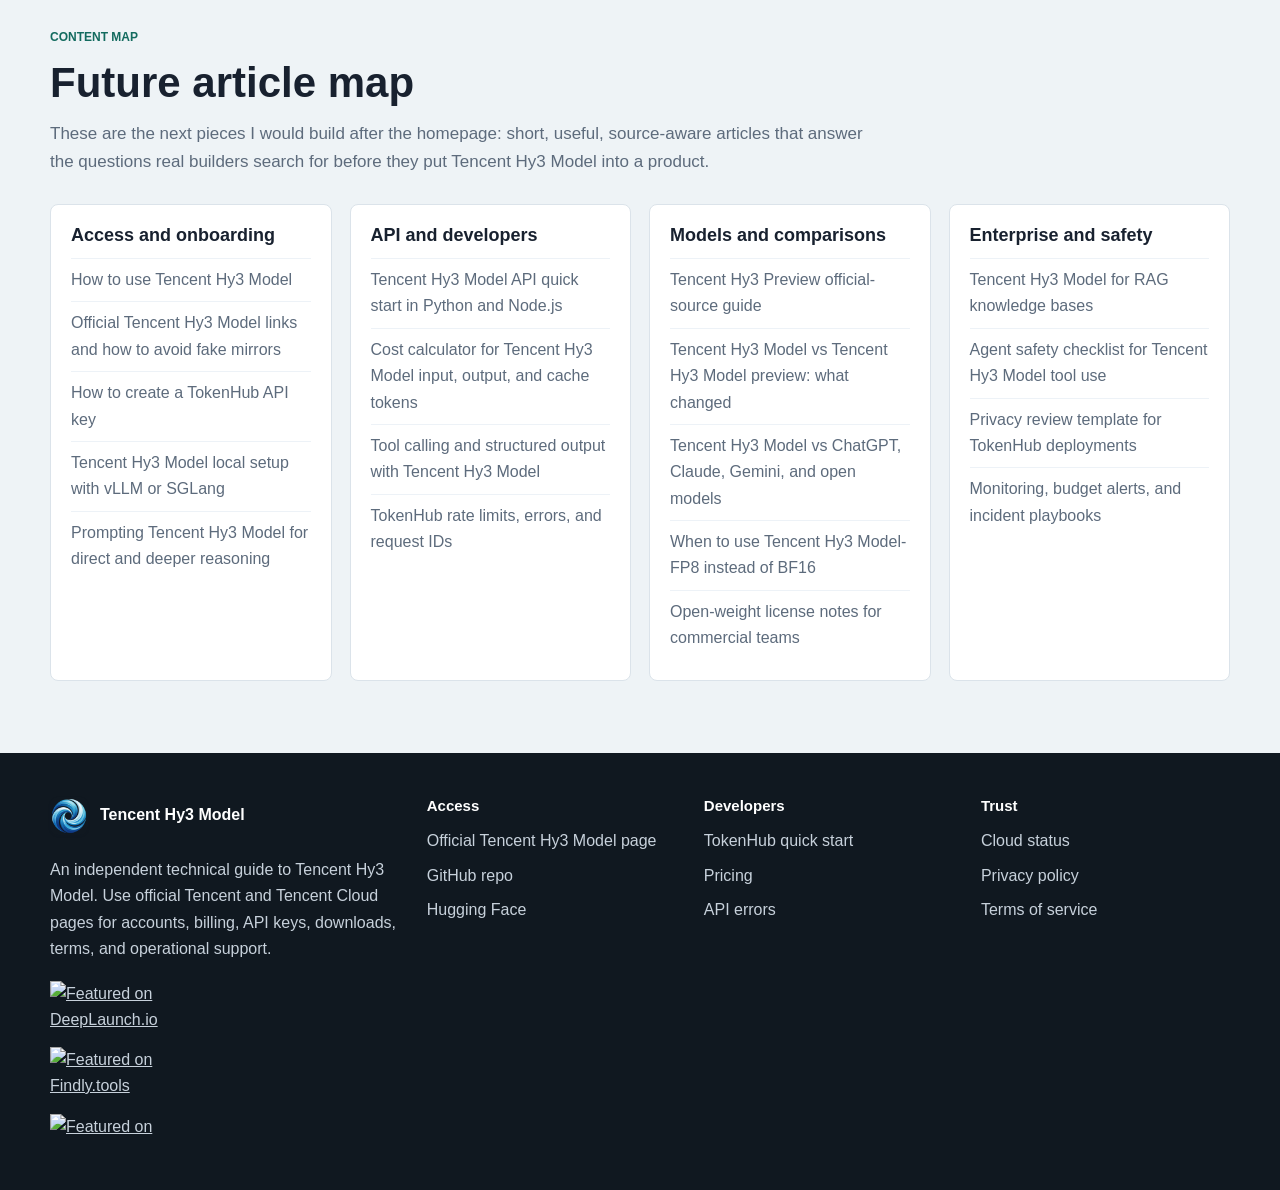
==== commit 9a74abcf: "Add DailyPings footer badge" ====
--- a/index.html
+++ b/index.html
@@ -610,6 +610,9 @@
           <a href="https://findly.tools/hy3model?utm_source=hy3model" target="_blank" rel="noopener noreferrer">
             <img src="https://findly.tools/badges/findly-tools-badge-light.svg" alt="Featured on Findly.tools" width="175" height="55">
           </a>
+          <a href="https://dailypings.com/p/tencent-hy3-model-guide" target="_blank" rel="noopener" title="Featured on DailyPings">
+            <img src="https://dailypings.com/badge.svg" alt="Featured on DailyPings" width="179" height="32">
+          </a>
         </div>
       </div>
       <nav aria-label="Access links">
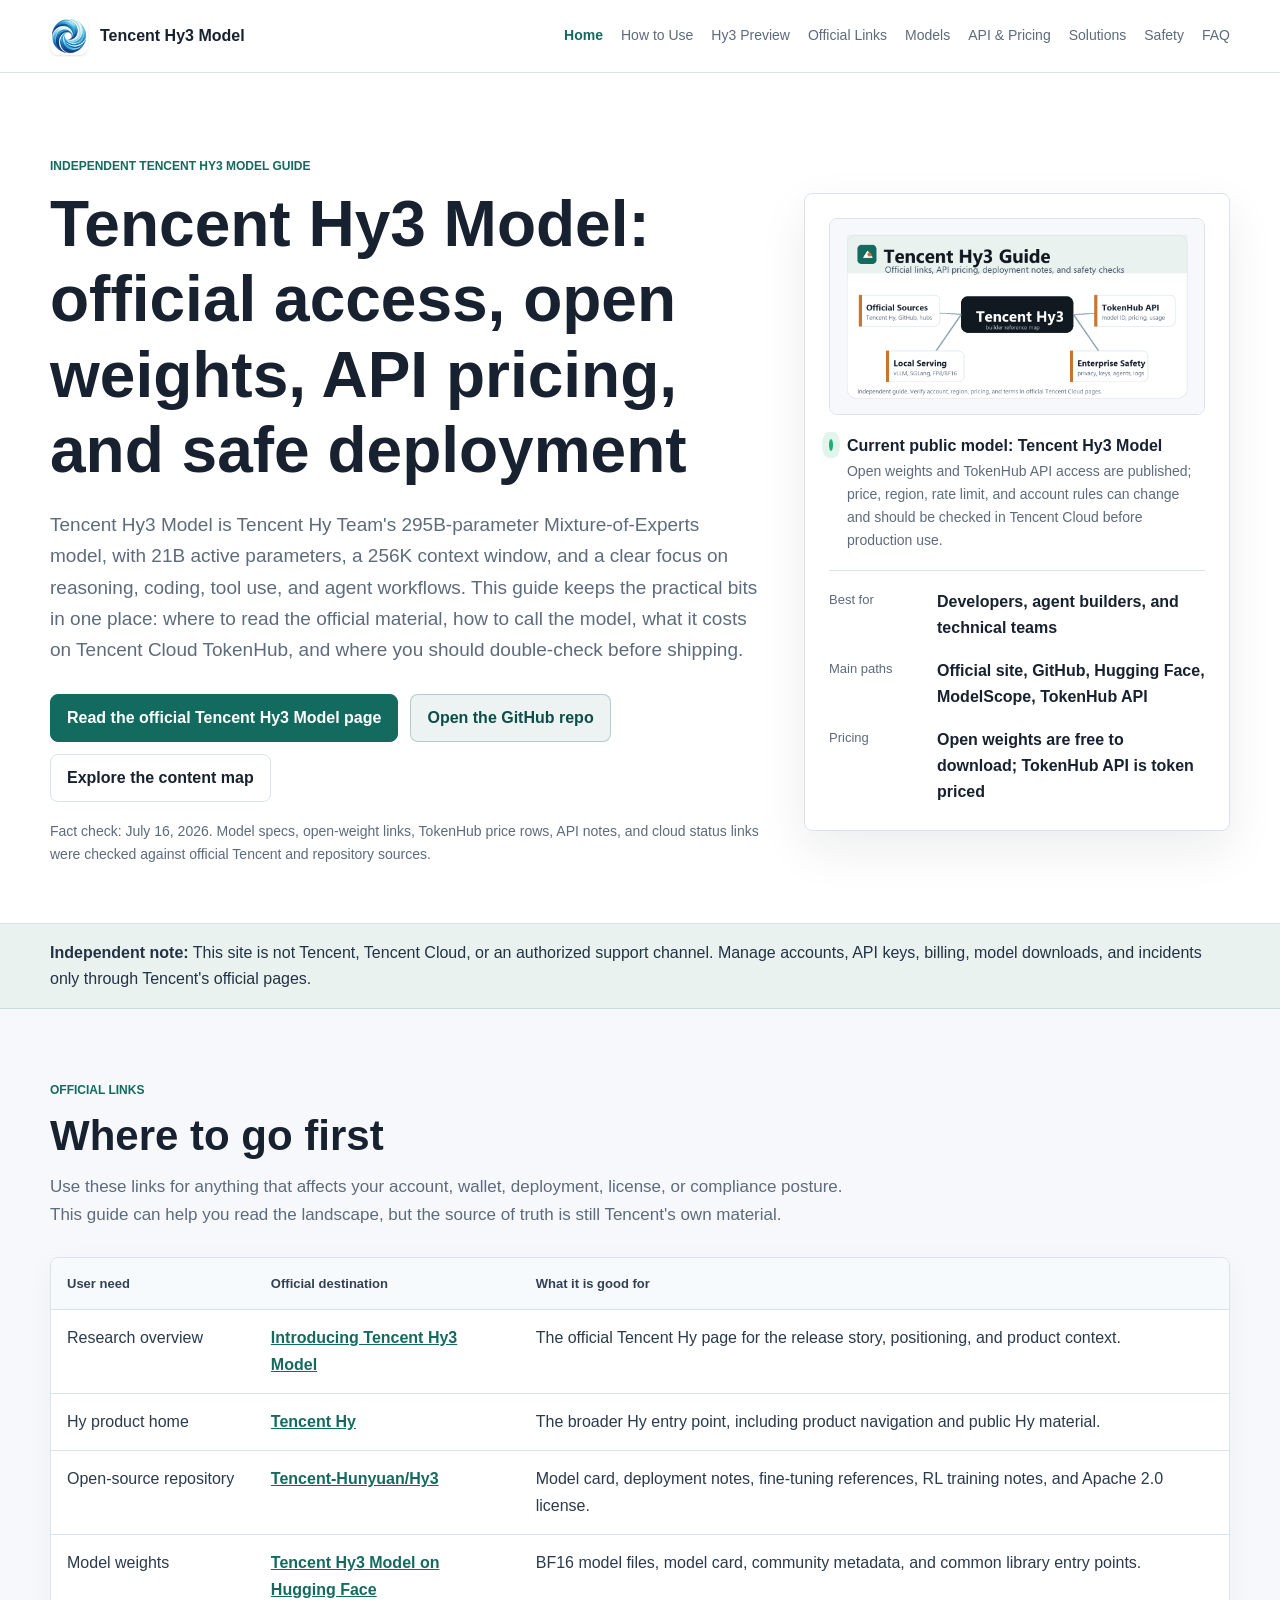
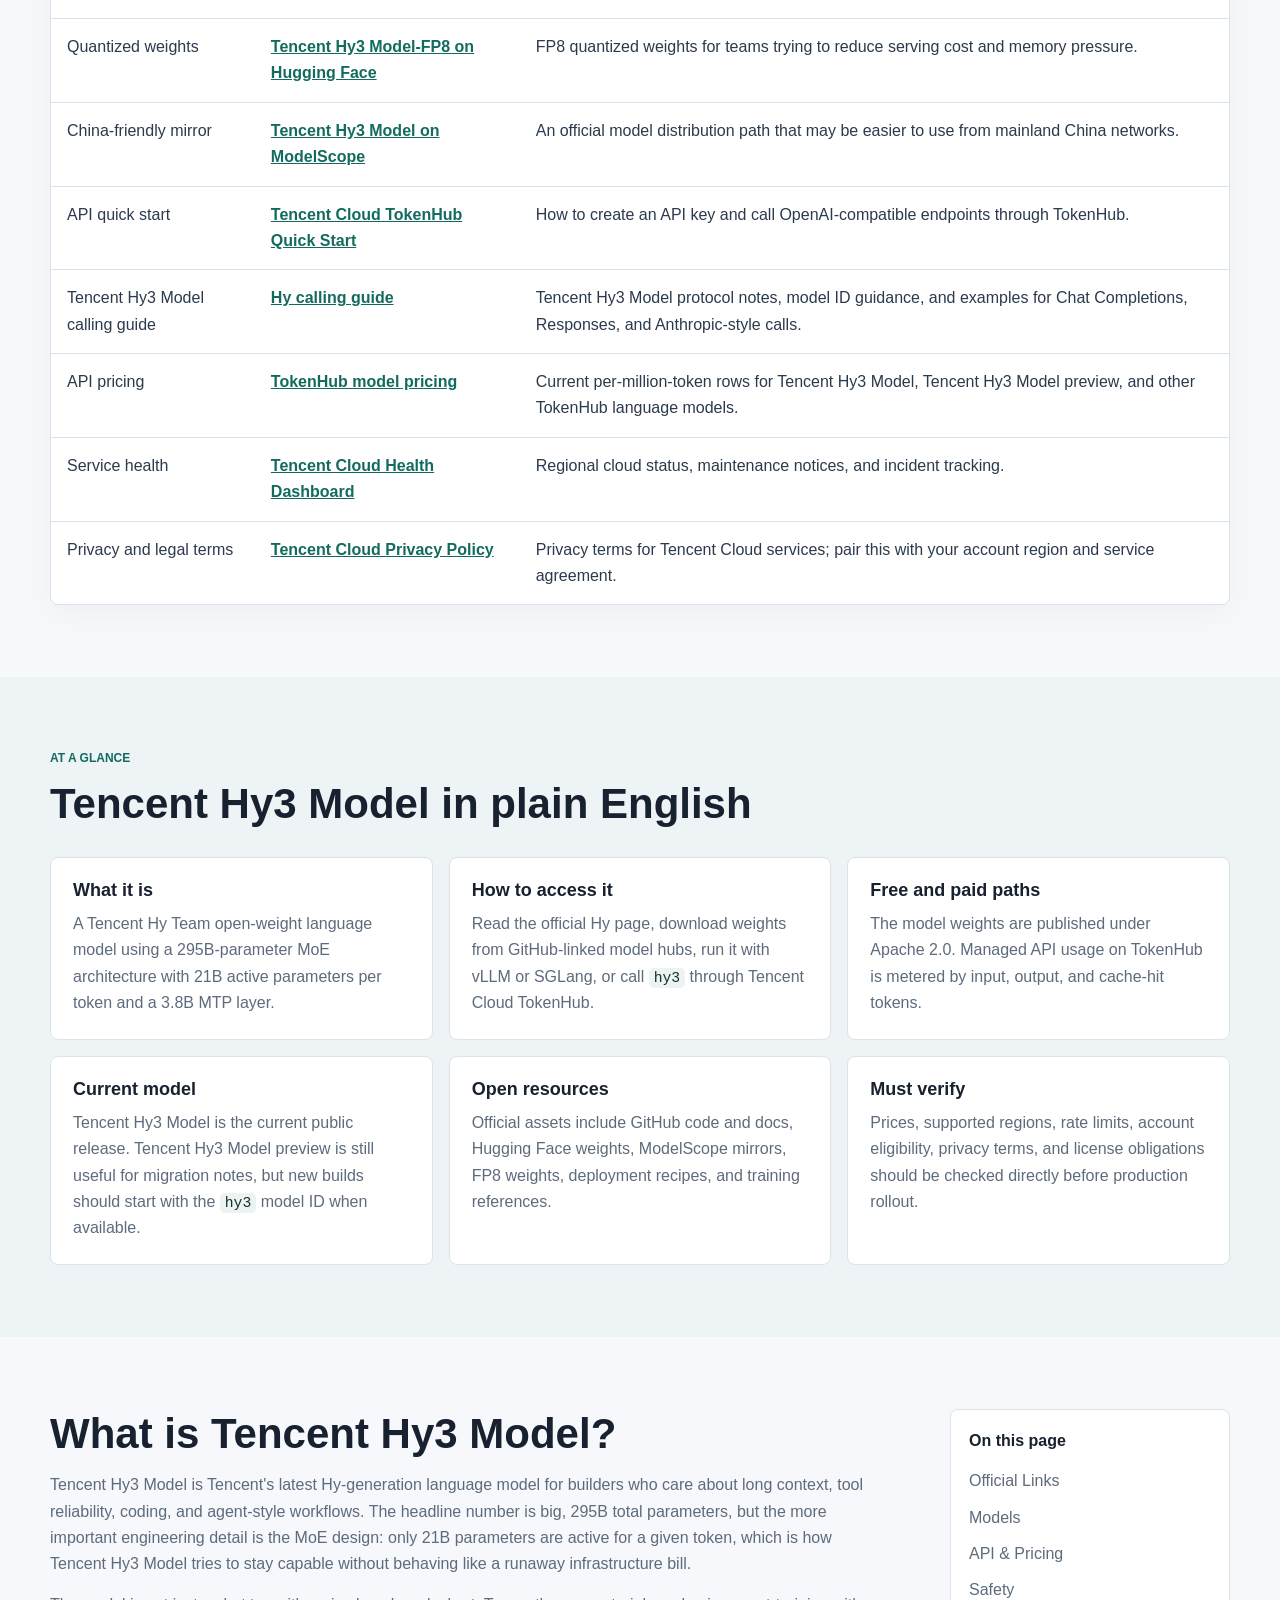
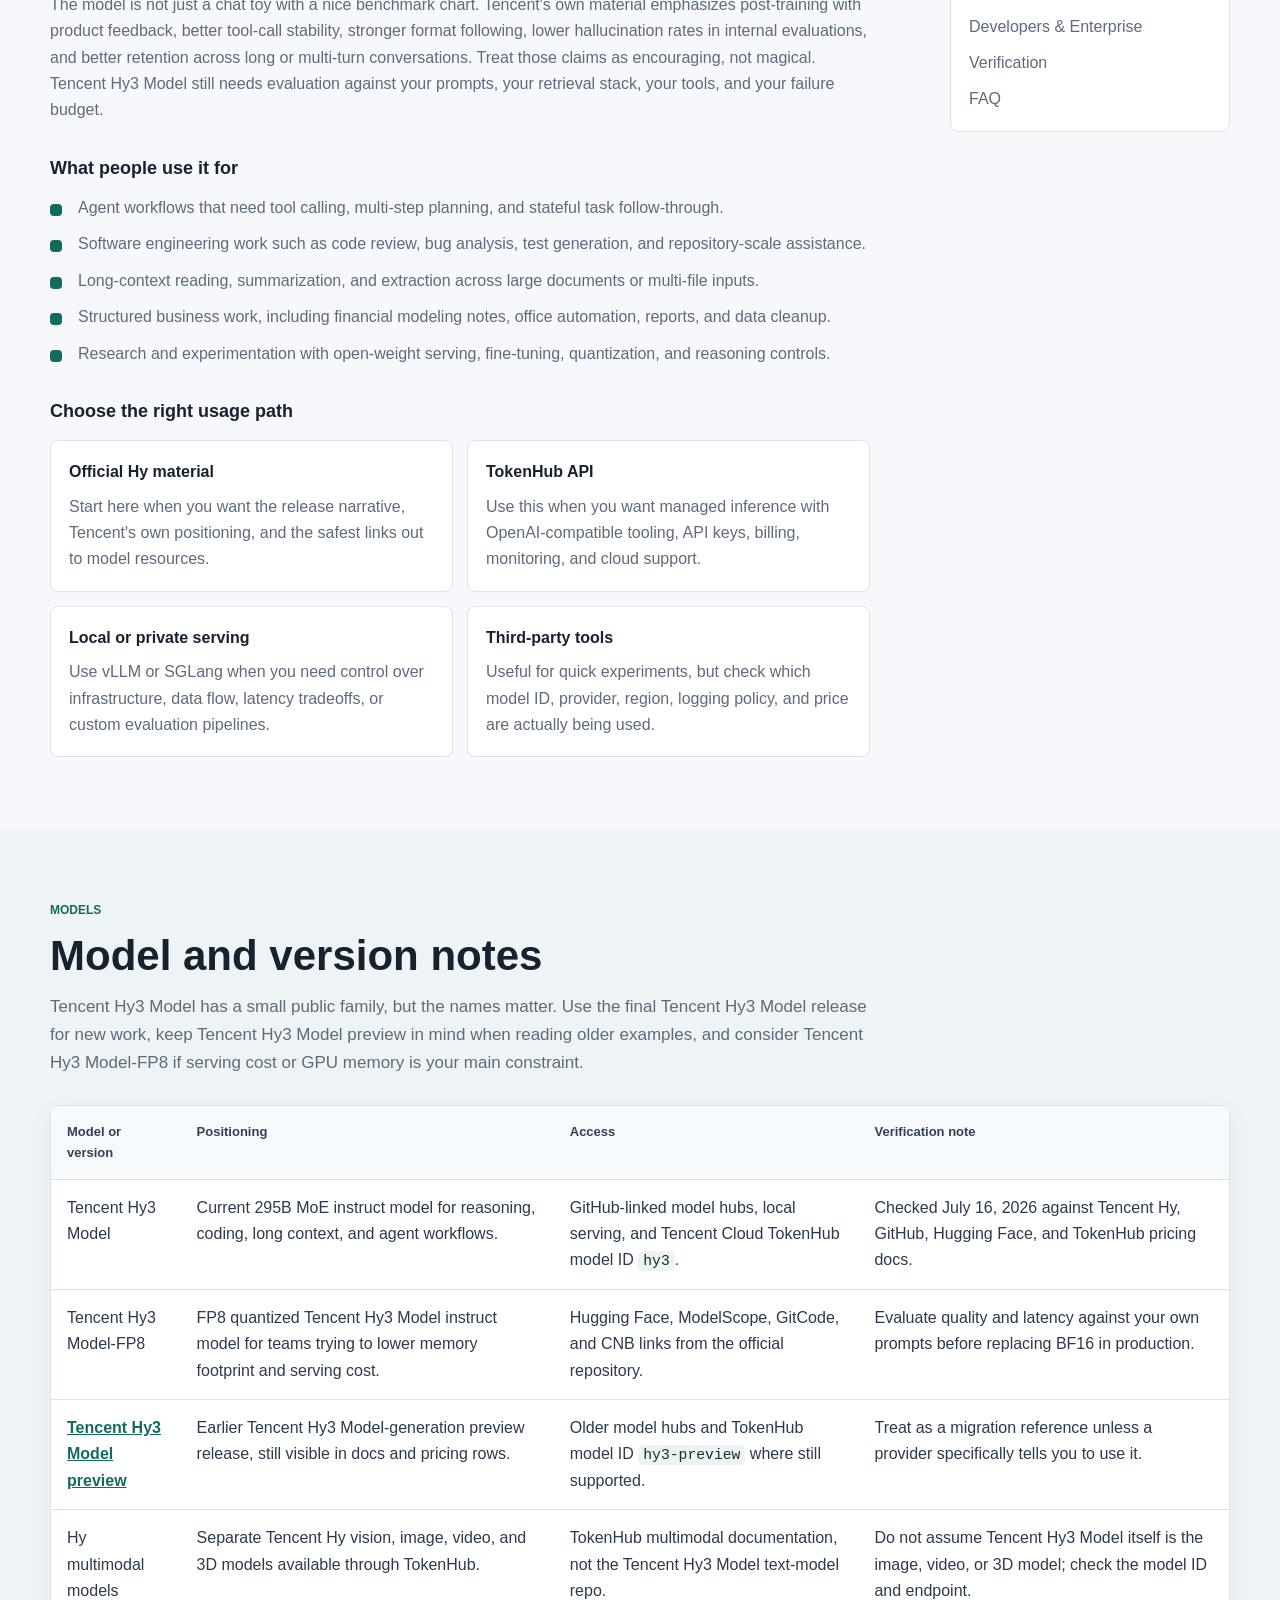
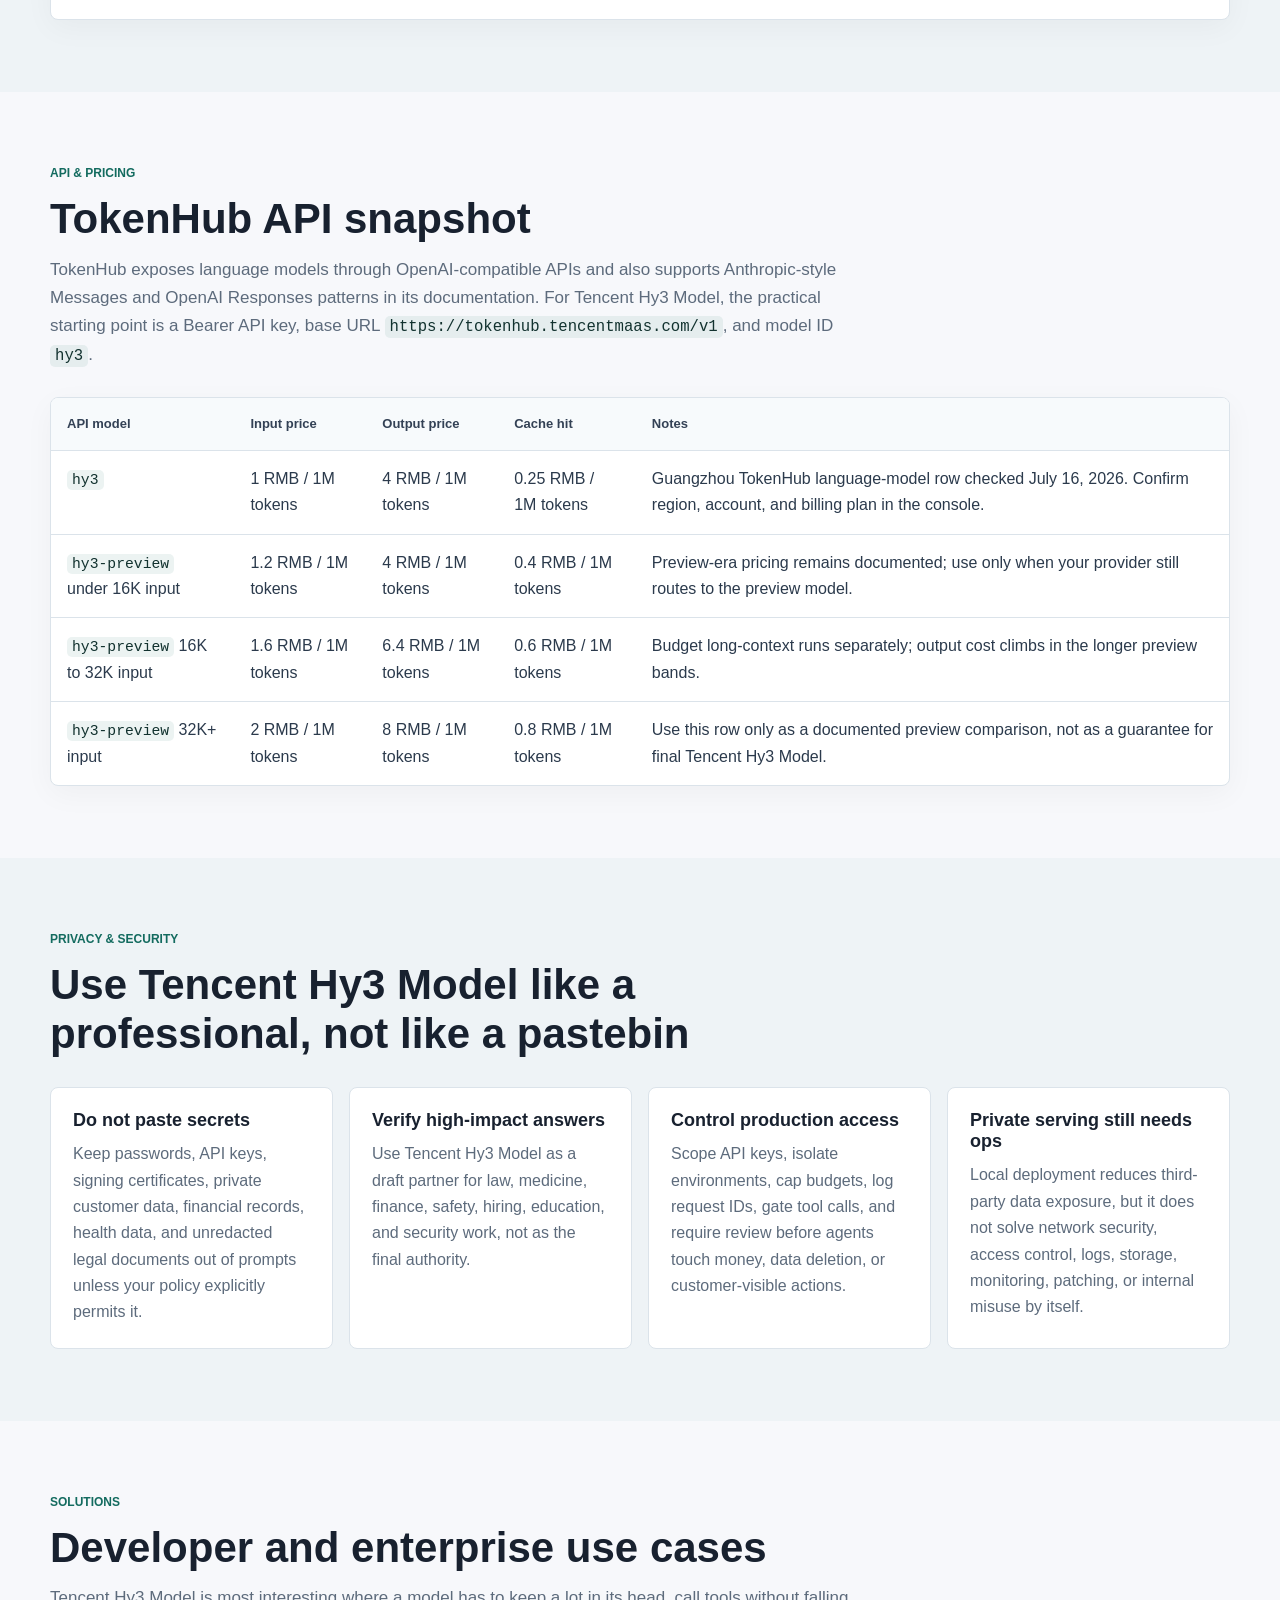
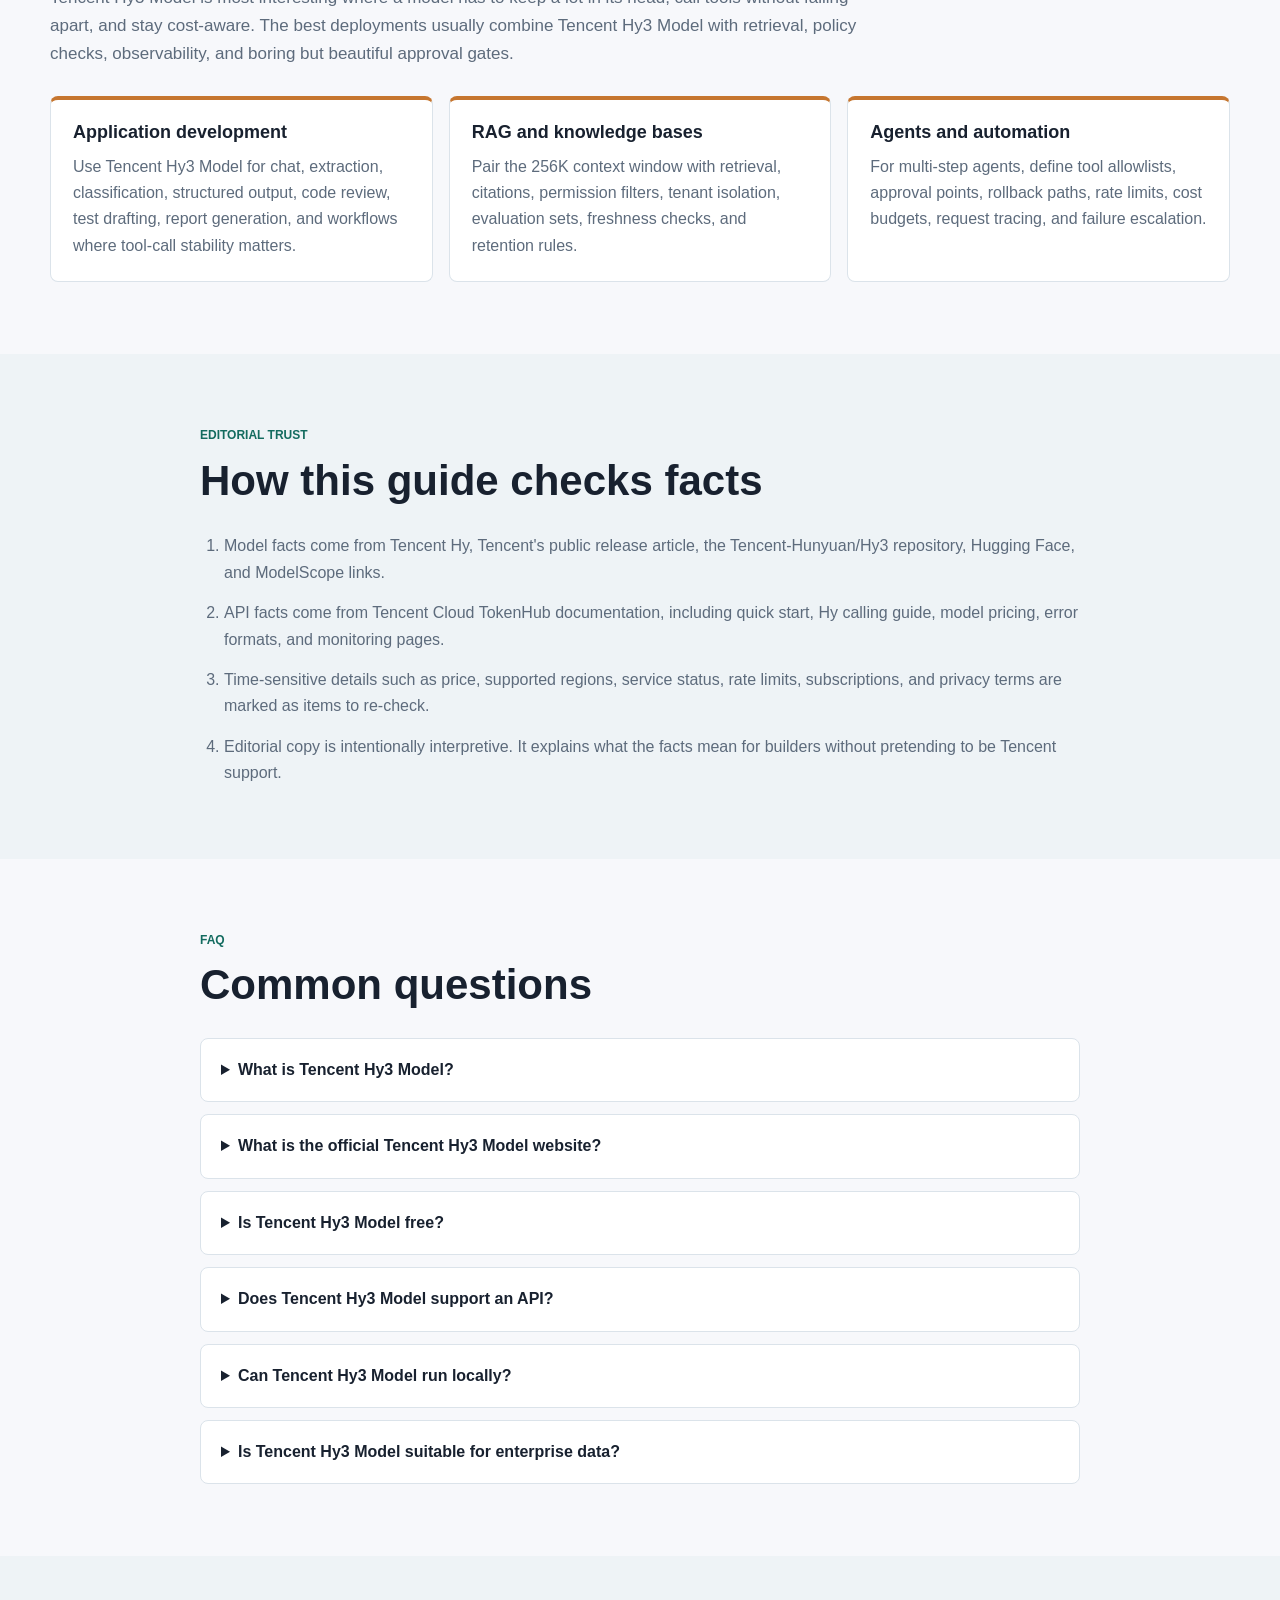
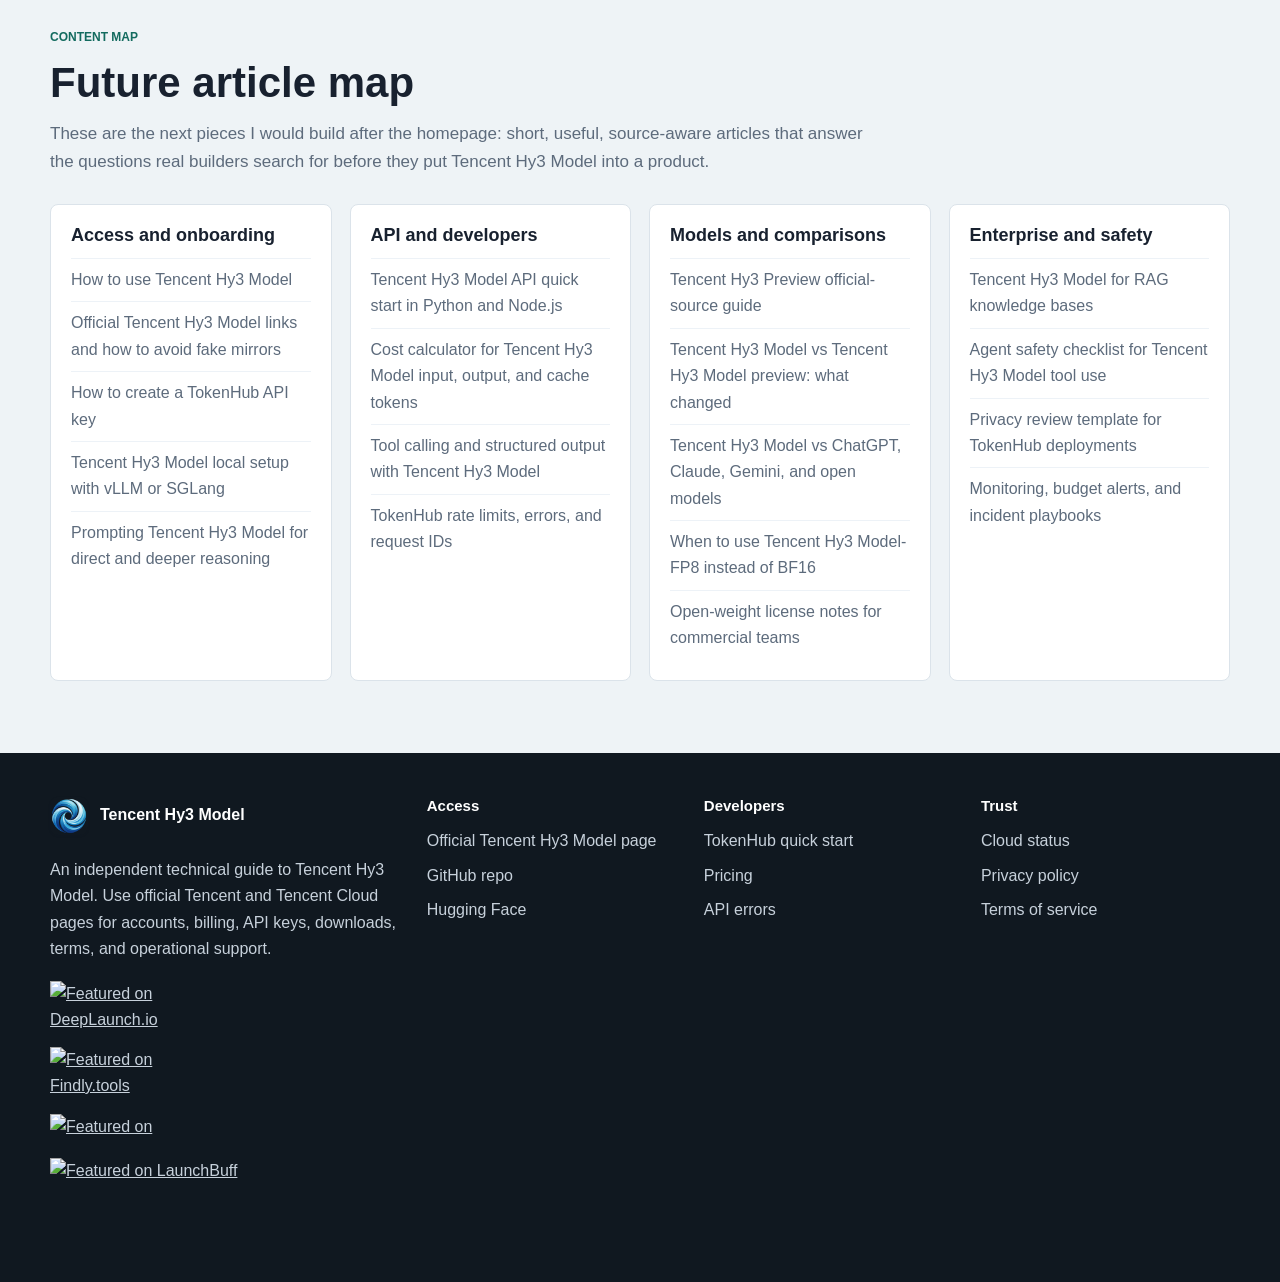
==== commit 9feb8750: "Add LaunchBuff footer badge" ====
--- a/index.html
+++ b/index.html
@@ -613,6 +613,9 @@
           <a href="https://dailypings.com/p/tencent-hy3-model-guide" target="_blank" rel="noopener" title="Featured on DailyPings">
             <img src="https://dailypings.com/badge.svg" alt="Featured on DailyPings" width="179" height="32">
           </a>
+          <a href="https://launchbuff.com" target="_blank" rel="noopener noreferrer" title="Featured on LaunchBuff">
+            <img src="https://launchbuff.com/badge-featured-dark.svg" alt="Featured on LaunchBuff" width="256" height="80">
+          </a>
         </div>
       </div>
       <nav aria-label="Access links">
